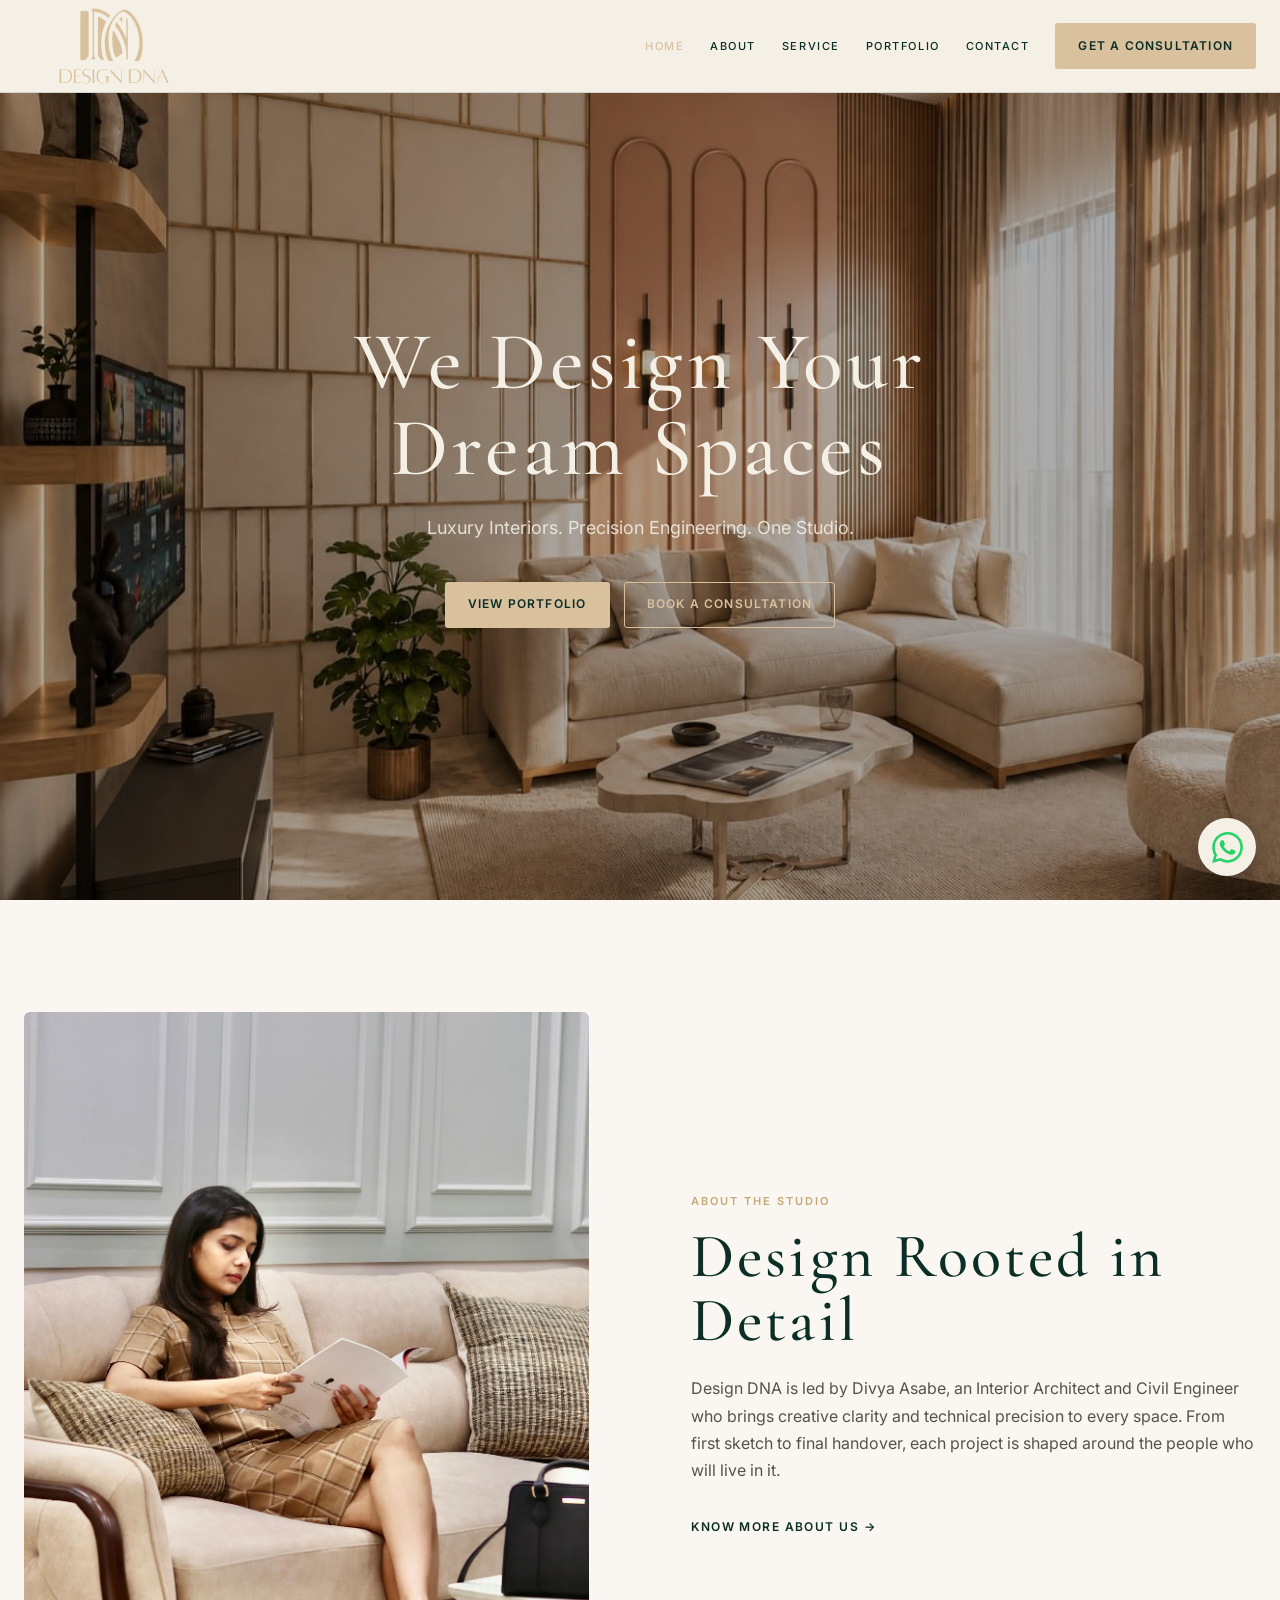
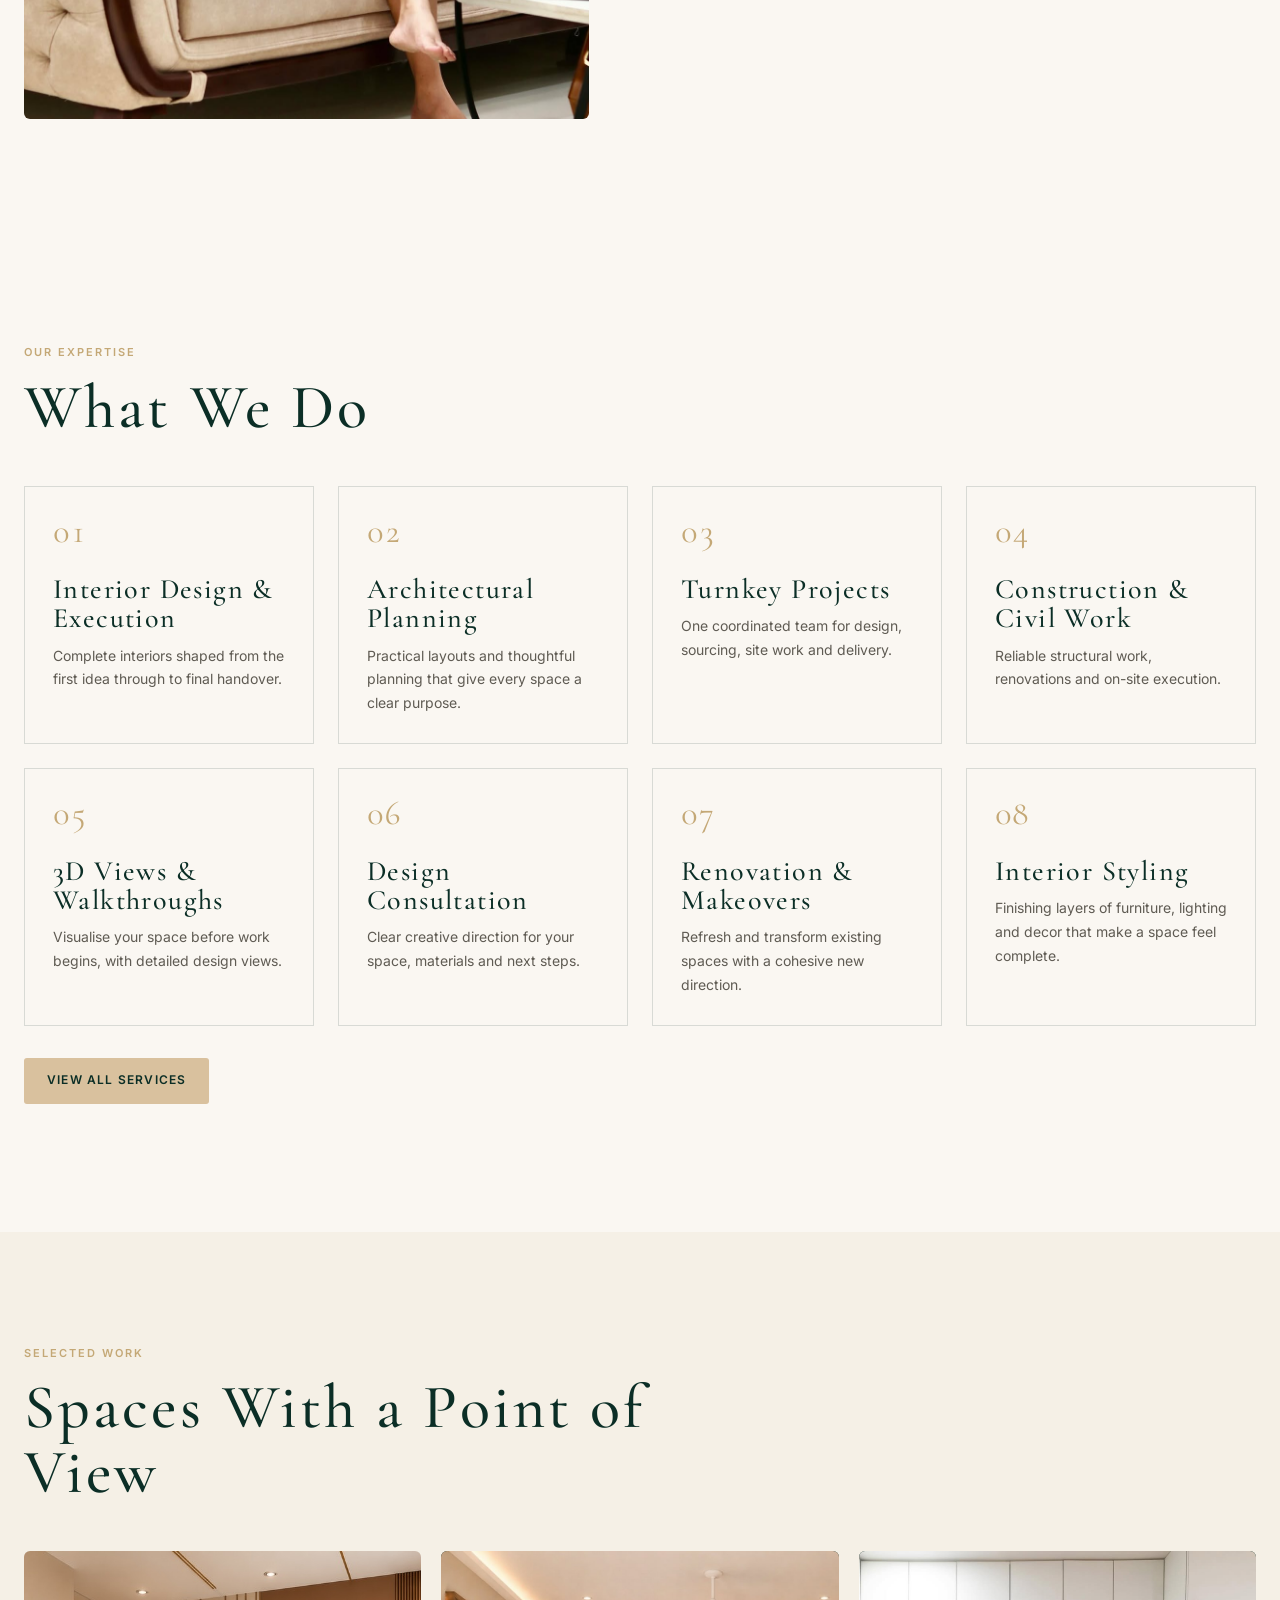
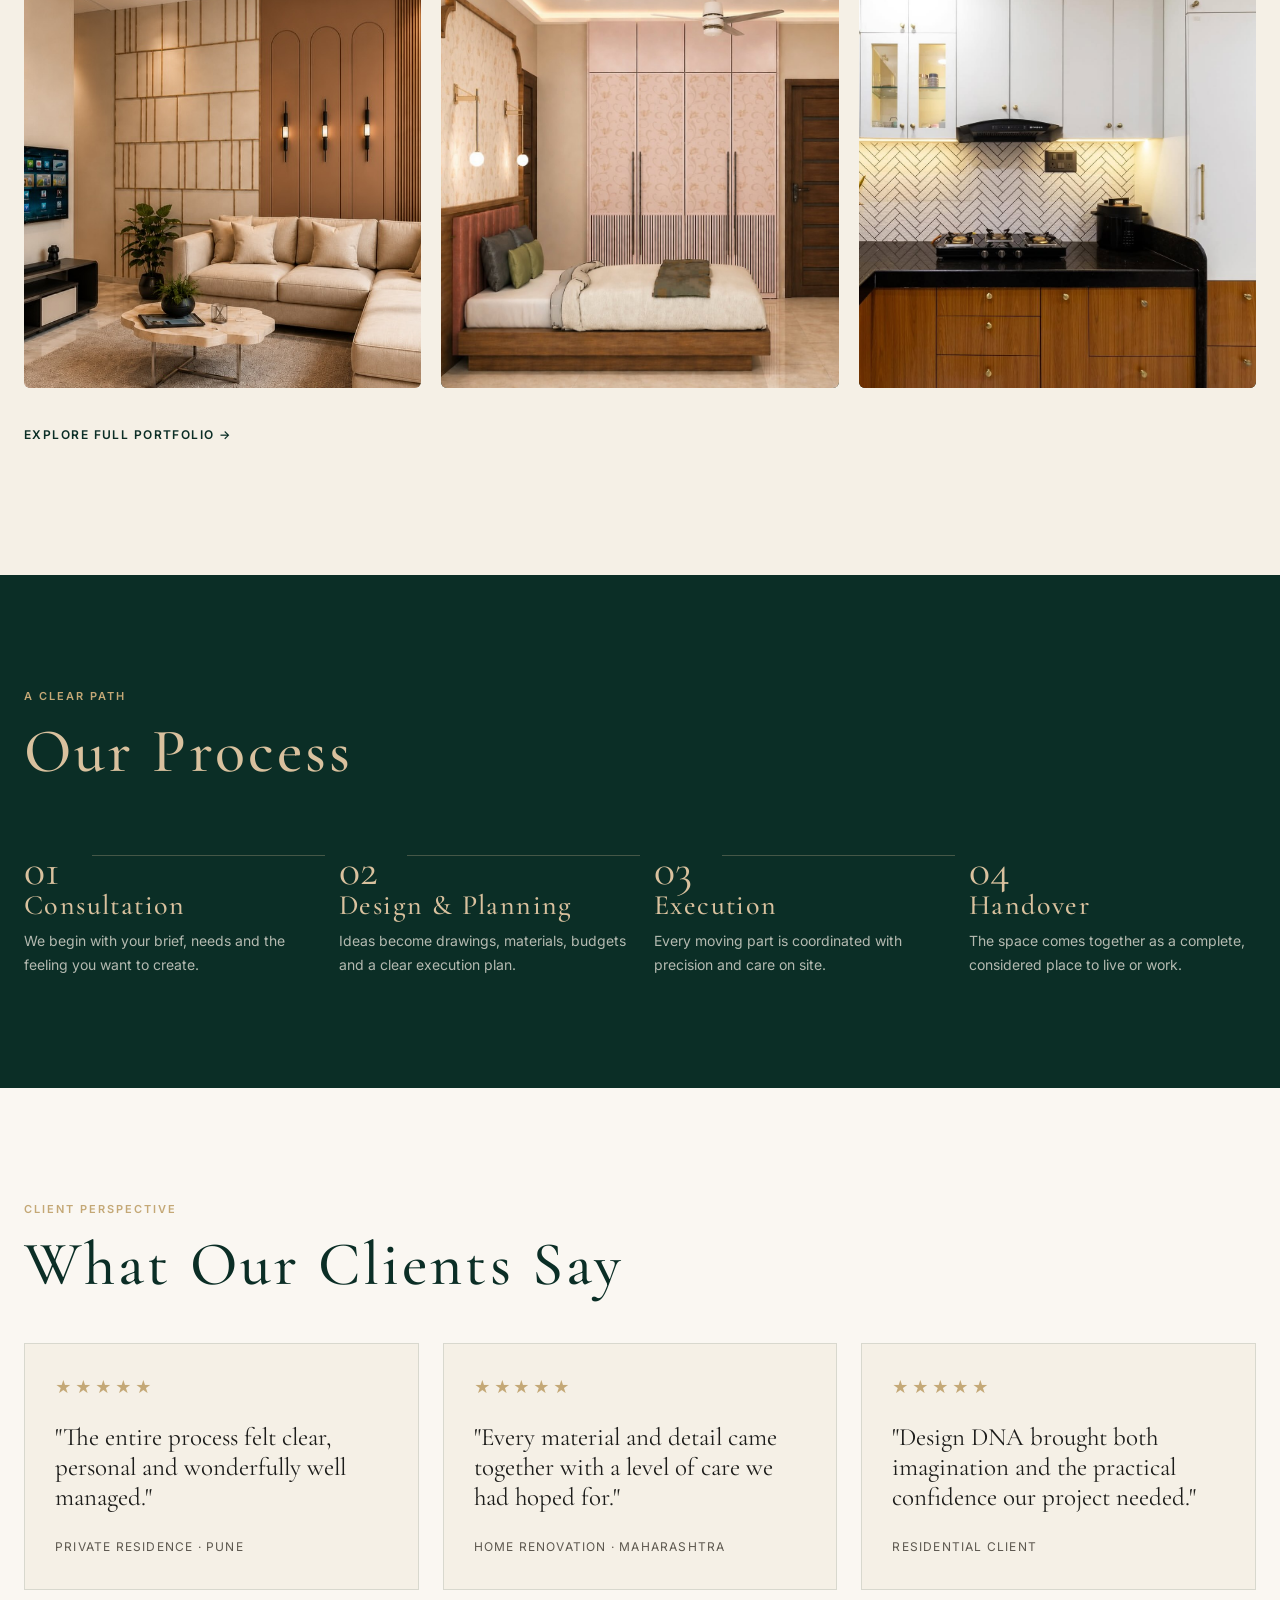
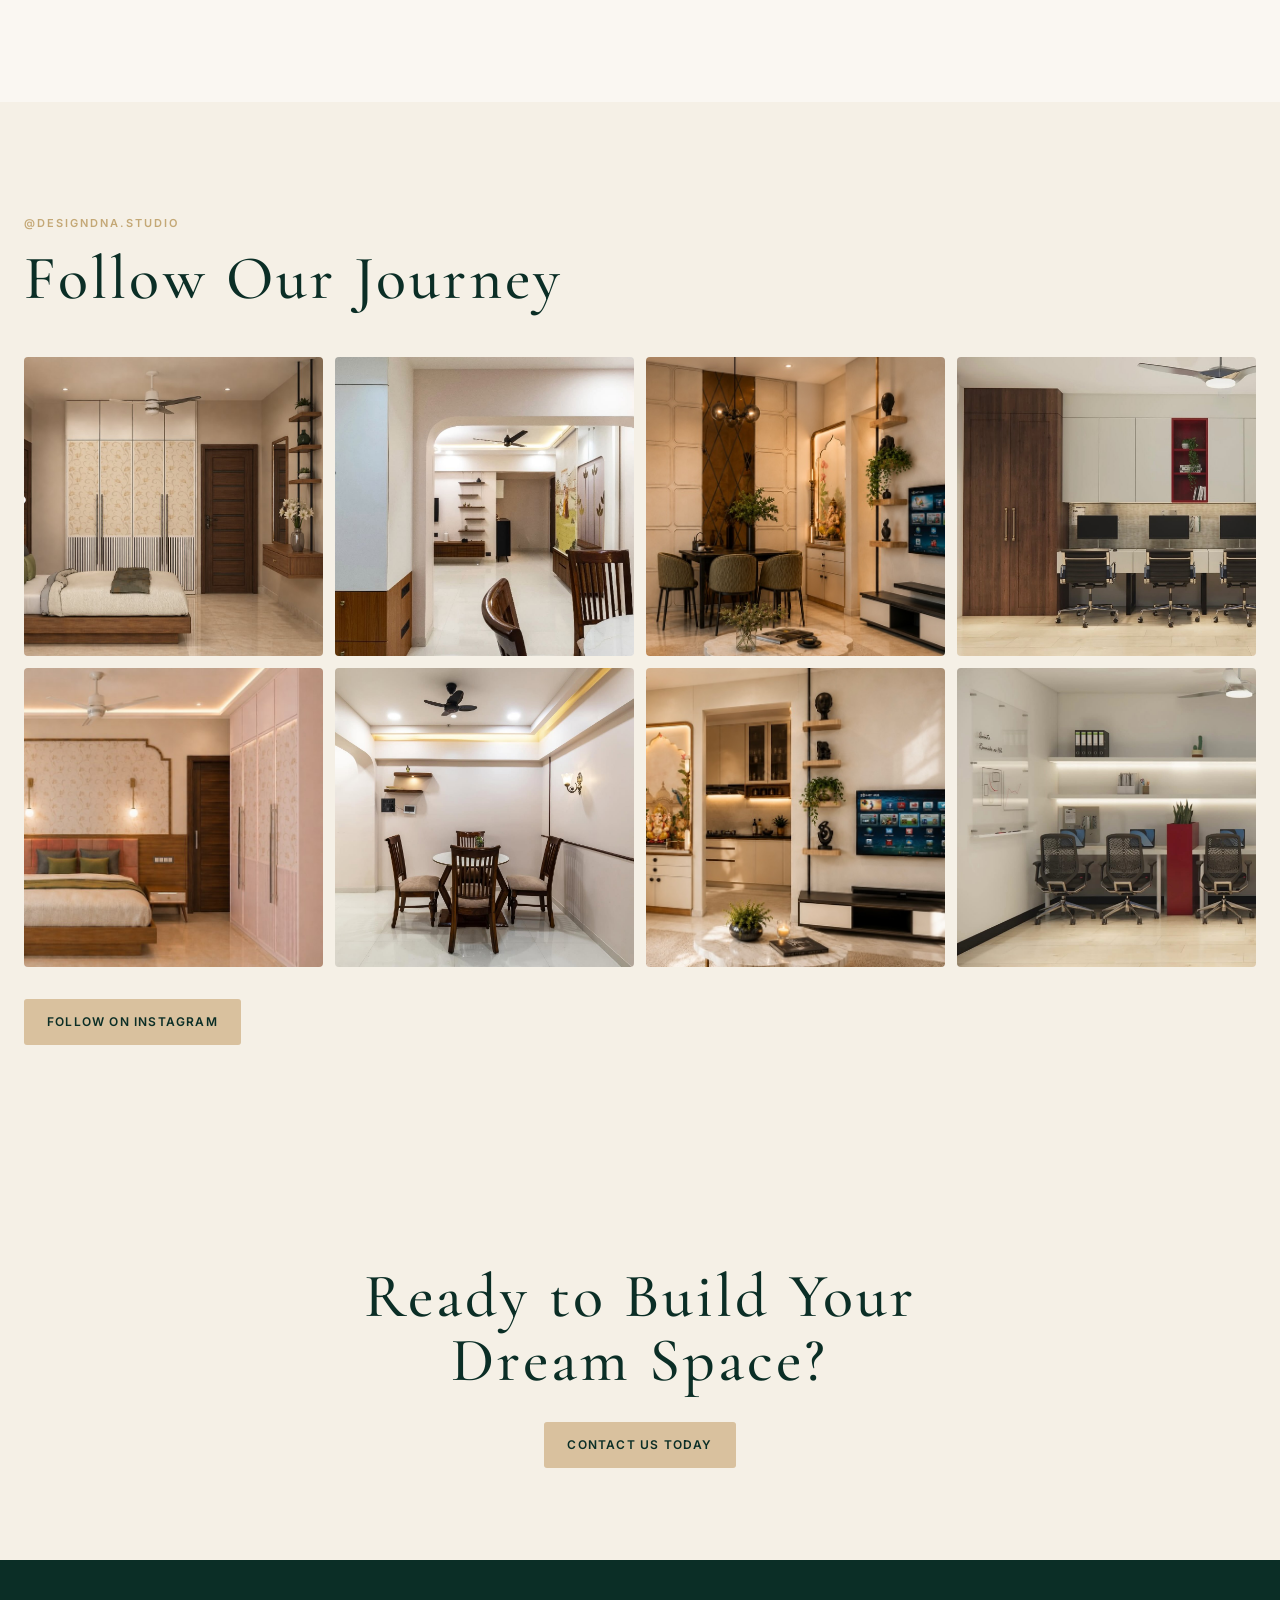
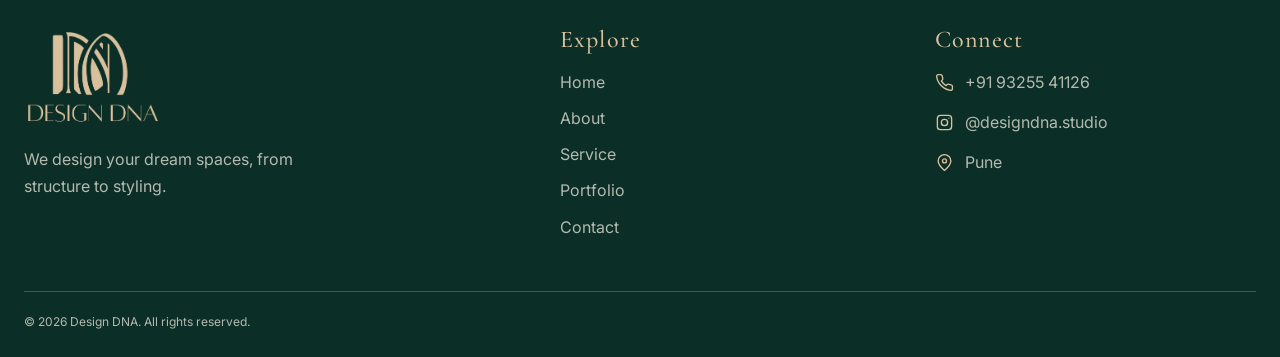
==== index.html @ 79c8b8a5 "Add Google Analytics tracking" ====
<!doctype html>
<html lang="en">
<head>
  <meta charset="utf-8"><meta name="viewport" content="width=device-width,initial-scale=1">
  <meta name="description" content="Design DNA by Divya Asabe creates considered luxury interiors with engineering-led execution in Pune.">
  <meta name="author" content="Design DNA">
  <meta name="robots" content="index, follow">
  <meta name="theme-color" content="#0B2E26">
  <link rel="canonical" href="https://designdnastudio.in/">
  <link rel="icon" type="image/png" sizes="256x256" href="assets/images/brand/favicon.png">
  <link rel="apple-touch-icon" href="assets/images/brand/favicon.png">
  <meta property="og:type" content="website">
  <meta property="og:site_name" content="Design DNA">
  <meta property="og:title" content="Design DNA | Luxury Interiors & Civil Engineering">
  <meta property="og:description" content="Design DNA by Divya Asabe creates considered luxury interiors with engineering-led execution in Pune.">
  <meta property="og:url" content="https://designdnastudio.in/">
  <meta property="og:image" content="https://designdnastudio.in/assets/images/brand/logo.png">
  <meta property="og:image:alt" content="Design DNA logo">
  <meta name="twitter:card" content="summary_large_image">
  <meta name="twitter:title" content="Design DNA | Luxury Interiors & Civil Engineering">
  <meta name="twitter:description" content="Design DNA by Divya Asabe creates considered luxury interiors with engineering-led execution in Pune.">
  <meta name="twitter:image" content="https://designdnastudio.in/assets/images/brand/logo.png">
  <title>Design DNA | Luxury Interiors & Civil Engineering</title>
  <link rel="preconnect" href="https://fonts.googleapis.com"><link rel="preconnect" href="https://fonts.gstatic.com" crossorigin>
  <link href="https://fonts.googleapis.com/css2?family=Cormorant+Garamond:wght@400;500;600&family=Inter:wght@400;500;600&display=swap" rel="stylesheet"><link rel="stylesheet" href="assets/css/style.css">
  <script async src="https://www.googletagmanager.com/gtag/js?id=G-49XZ86HH78"></script>
  <script>
    window.dataLayer = window.dataLayer || [];
    function gtag(){dataLayer.push(arguments);}
    gtag('js', new Date());
    gtag('config', 'G-49XZ86HH78');
  </script>
</head>
<body>
  <header class="site-header"><div class="container nav"><a class="brand" href="index.html"><img src="assets/images/brand/logo-cropped.png" alt="Design DNA"></a><button class="menu-toggle" aria-label="Open menu" aria-expanded="false"><span></span></button><nav class="nav-links"><a href="index.html" aria-current="page">Home</a><a href="about.html">About</a><a href="services.html">Service</a><a href="portfolio.html">Portfolio</a><a href="contact.html">Contact</a><a class="btn btn--gold" href="contact.html">Get a Consultation</a></nav></div></header>
  <main>
    <section class="hero"><div class="container hero__content"><h1>We Design Your Dream Spaces</h1><p>Luxury Interiors. Precision Engineering. One Studio.</p><div class="hero__actions"><a class="btn btn--gold" href="portfolio.html">View Portfolio</a><a class="btn btn--outline" href="contact.html">Book a Consultation</a></div></div></section>
    <section class="section"><div class="container split reveal"><div class="split__image"><img src="assets/images/brand/founder.jpg" alt="Divya Asabe, founder of Design DNA"></div><div class="split__copy"><span class="eyebrow">About the studio</span><h2 class="section-title">Design Rooted in Detail</h2><p>Design DNA is led by Divya Asabe, an Interior Architect and Civil Engineer who brings creative clarity and technical precision to every space. From first sketch to final handover, each project is shaped around the people who will live in it.</p><a class="text-link" href="about.html">Know More About Us &rarr;</a></div></div></section>
    <section class="section"><div class="container reveal"><span class="eyebrow">Our expertise</span><h2 class="section-title">What We Do</h2><div class="cards"><article class="service-card"><span class="service-card__number">01</span><h3>Interior Design &amp; Execution</h3><p>Complete interiors shaped from the first idea through to final handover.</p></article><article class="service-card"><span class="service-card__number">02</span><h3>Architectural Planning</h3><p>Practical layouts and thoughtful planning that give every space a clear purpose.</p></article><article class="service-card"><span class="service-card__number">03</span><h3>Turnkey Projects</h3><p>One coordinated team for design, sourcing, site work and delivery.</p></article><article class="service-card"><span class="service-card__number">04</span><h3>Construction &amp; Civil Work</h3><p>Reliable structural work, renovations and on-site execution.</p></article><article class="service-card"><span class="service-card__number">05</span><h3>3D Views &amp; Walkthroughs</h3><p>Visualise your space before work begins, with detailed design views.</p></article><article class="service-card"><span class="service-card__number">06</span><h3>Design Consultation</h3><p>Clear creative direction for your space, materials and next steps.</p></article><article class="service-card"><span class="service-card__number">07</span><h3>Renovation &amp; Makeovers</h3><p>Refresh and transform existing spaces with a cohesive new direction.</p></article><article class="service-card"><span class="service-card__number">08</span><h3>Interior Styling</h3><p>Finishing layers of furniture, lighting and decor that make a space feel complete.</p></article></div><p style="margin-top:32px"><a class="btn btn--gold" href="services.html">View All Services</a></p></div></section>
    <section class="section section--cream"><div class="container reveal"><span class="eyebrow">Selected work</span><h2 class="section-title">Spaces With a Point of View</h2><div class="portfolio-grid"><a class="project" href="portfolio.html"><img src="assets/images/portfolio/LivingRoom/livingroom-04.jpg" alt="Living room interior by Design DNA"><span class="project__copy"><span>Living Room</span><h3>Living Room Interior</h3></span></a><a class="project" href="portfolio.html"><img src="assets/images/portfolio/Bedroom/bedroom-05.jpg" alt="Bedroom interior by Design DNA"><span class="project__copy"><span>Bedroom</span><h3>Bedroom Interior</h3></span></a><a class="project" href="portfolio.html"><img src="assets/images/portfolio/Kitchen/kitchen-05.jpg" alt="Kitchen interior by Design DNA"><span class="project__copy"><span>Kitchen</span><h3>Kitchen Interior</h3></span></a></div><p style="margin-top:32px"><a class="text-link" href="portfolio.html">Explore Full Portfolio &rarr;</a></p></div></section>
    <section class="section section--green"><div class="container reveal"><span class="eyebrow">A clear path</span><h2 class="section-title section-title--light">Our Process</h2><div class="process"><article class="process__item"><h3>Consultation</h3><p>We begin with your brief, needs and the feeling you want to create.</p></article><article class="process__item"><h3>Design &amp; Planning</h3><p>Ideas become drawings, materials, budgets and a clear execution plan.</p></article><article class="process__item"><h3>Execution</h3><p>Every moving part is coordinated with precision and care on site.</p></article><article class="process__item"><h3>Handover</h3><p>The space comes together as a complete, considered place to live or work.</p></article></div></div></section>
    <section class="section" id="reviews"><div class="container reveal"><span class="eyebrow">Client perspective</span><h2 class="section-title">What Our Clients Say</h2><div class="testimonials"><article class="testimonial"><div class="stars">&#9733;&#9733;&#9733;&#9733;&#9733;</div><blockquote>"The entire process felt clear, personal and wonderfully well managed."</blockquote><cite>Private Residence &middot; Pune</cite></article><article class="testimonial"><div class="stars">&#9733;&#9733;&#9733;&#9733;&#9733;</div><blockquote>"Every material and detail came together with a level of care we had hoped for."</blockquote><cite>Home Renovation &middot; Maharashtra</cite></article><article class="testimonial"><div class="stars">&#9733;&#9733;&#9733;&#9733;&#9733;</div><blockquote>"Design DNA brought both imagination and the practical confidence our project needed."</blockquote><cite>Residential Client</cite></article></div></div></section>
    <section class="section section--cream"><div class="container reveal"><span class="eyebrow">@designdna.studio</span><h2 class="section-title">Follow Our Journey</h2><div class="instagram"><img src="assets/images/portfolio/Bedroom/bedroom-06.jpg" alt="Design DNA bedroom project"><img src="assets/images/portfolio/Kitchen/kitchen-02.jpg" alt="Design DNA kitchen project"><img src="assets/images/portfolio/LivingRoom/livingroom-05.jpg" alt="Design DNA living room project"><img src="assets/images/portfolio/OfficeInterior/office-02.jpg" alt="Design DNA office project"><img src="assets/images/portfolio/Bedroom/bedroom-07.jpg" alt="Design DNA bedroom project"><img src="assets/images/portfolio/Kitchen/kitchen-03.jpg" alt="Design DNA kitchen project"><img src="assets/images/portfolio/LivingRoom/livingroom-06.jpg" alt="Design DNA living room project"><img src="assets/images/portfolio/OfficeInterior/office-03.jpg" alt="Design DNA office project"></div><p style="margin-top:32px"><a class="btn btn--gold" href="https://www.instagram.com/designdna.studio/" target="_blank" rel="noreferrer">Follow on Instagram</a></p></div></section>
    <section class="cta-band"><div class="container"><h2>Ready to Build Your Dream Space?</h2><a class="btn btn--gold" href="contact.html">Contact Us Today</a></div></section>
  </main>
  <footer class="site-footer"><div class="container footer-grid"><div class="footer-brand"><img src="assets/images/brand/logo-cropped.png" alt="Design DNA"><p>We design your dream spaces, from structure to styling.</p></div><div><h3>Explore</h3><nav class="footer-links"><a href="index.html">Home</a><a href="about.html">About</a><a href="services.html">Service</a><a href="portfolio.html">Portfolio</a><a href="contact.html">Contact</a></nav></div><div><h3>Connect</h3><nav class="footer-contact"><a href="tel:+919325541126"><span class="footer-contact__icon" aria-hidden="true"><svg viewBox="0 0 24 24"><path d="M22 16.9v3a2 2 0 0 1-2.2 2 19.8 19.8 0 0 1-8.6-3.1 19.5 19.5 0 0 1-6-6A19.8 19.8 0 0 1 2.1 4.2 2 2 0 0 1 4.1 2h3a2 2 0 0 1 2 1.7c.1 1 .4 2 .7 2.9a2 2 0 0 1-.5 2.1L8 10a16 16 0 0 0 6 6l1.3-1.3a2 2 0 0 1 2.1-.5c.9.4 1.9.6 2.9.7a2 2 0 0 1 1.7 2z"/></svg></span><span>+91 93255 41126</span></a><a href="https://www.instagram.com/designdna.studio/" target="_blank" rel="noreferrer"><span class="footer-contact__icon" aria-hidden="true"><svg viewBox="0 0 24 24"><rect width="18" height="18" x="3" y="3" rx="4"/><circle cx="12" cy="12" r="4"/><circle cx="17.5" cy="6.5" r=".7" fill="currentColor" stroke="none"/></svg></span><span>@designdna.studio</span></a><span><span class="footer-contact__icon" aria-hidden="true"><svg viewBox="0 0 24 24"><path d="M20 10c0 5-8 12-8 12S4 15 4 10a8 8 0 1 1 16 0z"/><circle cx="12" cy="10" r="2.5"/></svg></span><span>Pune</span></span></nav></div></div><div class="container footer-bottom">&copy; <span data-year></span> Design DNA. All rights reserved.</div></footer>
  <script src="assets/js/script.js"></script>
<a class="whatsapp-fab" href="https://wa.me/919325541126" target="_blank" rel="noreferrer" aria-label="Chat with Design DNA on WhatsApp" title="Chat on WhatsApp"><img src="assets/images/brand/whatsapp.svg" alt=""></a></body></html>
---- assets/css/style.css ----
:root {
  --green: #0B2E26;
  --green-deep: #0B2E26;
  --gold: #D9C19E;
  --gold-muted: #C4A876;
  --cream: #F5F0E6;
  --off-white: #FAF7F2;
  --charcoal: #1C1C1A;
  --line: rgba(217, 193, 158, .28);
  --serif: "Cormorant Garamond", Georgia, serif;
  --sans: "Inter", Arial, sans-serif;
}

* { box-sizing: border-box; }
html { overflow-x: hidden; scroll-behavior: smooth; }
body { min-width: 0; margin: 0; overflow-x: hidden; background: var(--off-white); color: var(--charcoal); font-family: var(--sans); font-size: 16px; line-height: 1.7; }
img { display: block; max-width: 100%; }
a { color: inherit; text-decoration: none; }
button, input, select, textarea { font: inherit; }
.container { width: min(100% - 48px, 1240px); margin: 0 auto; }
.section { padding: 112px 0; }
.section--cream { background: var(--cream); }
.section--green { background: var(--green); color: var(--cream); }
.eyebrow { display: block; margin-bottom: 14px; color: var(--gold-muted); font-size: 11px; font-weight: 600; letter-spacing: .18em; text-transform: uppercase; }
.section-title, h1, h2, h3 { font-family: var(--serif); font-weight: 500; letter-spacing: .05em; line-height: 1.04; }
.section-title { max-width: 700px; margin: 0; color: var(--green); font-size: clamp(38px, 5vw, 62px); }
.section-title--light { color: var(--gold); }
.section-intro { max-width: 630px; margin: 20px 0 0; color: #55534d; font-size: 17px; }
.section--green .section-intro { color: rgba(245, 240, 230, .78); }
.btn { display: inline-flex; align-items: center; justify-content: center; min-height: 46px; padding: 11px 22px; border: 1px solid transparent; border-radius: 3px; font-size: 12px; font-weight: 600; letter-spacing: .1em; text-transform: uppercase; transition: background .3s ease, border-color .3s ease, color .3s ease; }
.btn--gold { background: var(--gold); color: var(--green); }
.btn--gold:hover { background: var(--gold-muted); }
.btn--outline { border-color: var(--gold); color: var(--gold); }
.btn--outline:hover { background: var(--gold); color: var(--green); }
.text-link { display: inline-block; color: var(--green); font-size: 12px; font-weight: 600; letter-spacing: .12em; text-transform: uppercase; }
.text-link:hover { color: var(--gold-muted); }

.site-header { position: fixed; z-index: 20; top: 0; right: 0; left: 0; border-bottom: 1px solid rgba(11,46,38,.14); background: var(--cream); color: var(--green); transition: background .35s ease, border-color .35s ease; }
.site-header.is-solid, .site-header--solid { background: var(--cream); border-color: rgba(11,46,38,.14); }
.nav { display: flex; align-items: center; justify-content: space-between; min-height: 92px; gap: 26px; }
.brand { display: block; width: 180px; height: 82px; overflow: hidden; }
.brand img { width: 180px; height: 82px; max-width: none; object-fit: contain; object-position: center; }
.nav-links { display: flex; align-items: center; gap: 26px; }
.nav-links > a:not(.btn) { color: var(--green); font-size: 11px; font-weight: 500; letter-spacing: .14em; text-transform: uppercase; }
.nav-links > a:not(.btn):hover, .nav-links > a[aria-current="page"] { color: var(--gold); }
.menu-toggle { display: none; width: 44px; height: 44px; padding: 0; border: 0; background: transparent; color: var(--gold); }
.menu-toggle span, .menu-toggle::before, .menu-toggle::after { display: block; width: 22px; height: 1px; margin: 5px auto; background: currentColor; content: ""; }

.hero { display: grid; min-height: 100svh; place-items: center; padding: 128px 0 80px; color: var(--cream); background: linear-gradient(rgba(0,0,0,.32), rgba(0,0,0,.32)), url("../images/portfolio/LivingRoom/livingroom-07.jpg") center/cover; text-align: center; }
.hero__content { width: min(750px, 100%); }
.hero__mark { width: min(400px, 72vw); height: 175px; margin: 0 auto 26px; object-fit: cover; object-position: center; }
.hero h1 { margin: 0; color: var(--cream); font-size: clamp(48px, 7vw, 82px); }
.hero p { max-width: 560px; margin: 22px auto 0; color: rgba(245,240,230,.86); font-size: 18px; }
.hero__actions { display: flex; justify-content: center; gap: 14px; flex-wrap: wrap; margin-top: 38px; }

.split { display: grid; grid-template-columns: 1fr 1fr; gap: clamp(44px, 8vw, 120px); align-items: center; }
.split__image { overflow: hidden; min-height: 530px; border-radius: 6px; background: var(--green); }
.split__image img { width: 100%; height: 100%; object-fit: cover; }
.split__image--logo { display: grid; place-items: center; background: #fff; }
.split__image--logo img.about-logo { width: min(72%, 360px); height: auto; object-fit: contain; }
.split__copy p { margin: 22px 0 28px; color: #55534d; }
.split--reverse .split__image { order: 2; }
.split--reverse .split__copy { order: 1; }

.highlights { display: grid; grid-template-columns: repeat(5, 1fr); gap: 20px; margin-top: 50px; }
.highlight { min-width: 0; cursor: pointer; text-align: center; }
.highlight__circle { display: grid; width: min(100%, 152px); aspect-ratio: 1; place-items: center; margin: 0 auto 13px; overflow: hidden; border: 1px solid var(--gold); border-radius: 50%; background: linear-gradient(rgba(11,46,38,.25),rgba(11,46,38,.25)), url("../images/portfolio/LivingRoom/livingroom-04.jpg") center/cover; color: var(--cream); font-family: var(--serif); font-size: 24px; letter-spacing: .04em; transition: transform .35s ease; }
.highlight:hover .highlight__circle { transform: scale(1.04); }
.highlight span { font-size: 11px; letter-spacing: .1em; text-transform: uppercase; }

.cards { display: grid; grid-template-columns: repeat(4, 1fr); gap: 24px; margin-top: 46px; }
.service-card { padding: 28px; border: 1px solid rgba(11,46,38,.14); background: var(--off-white); }
.service-card__number { display: block; min-height: 36px; color: var(--gold-muted); font-family: var(--serif); font-size: 34px; font-variant-numeric: tabular-nums; line-height: 1; }
.service-card h3 { margin: 24px 0 10px; color: var(--green); font-size: 28px; }
.service-card p { margin: 0; color: #5f5b53; font-size: 14px; }
.portfolio-grid { display: grid; grid-template-columns: repeat(3, 1fr); gap: 20px; margin-top: 46px; }
.project { position: relative; display: block; aspect-ratio: 1 / 1.1; overflow: hidden; border-radius: 6px; background: var(--green); }
.project[hidden] { display: none; }
.project img { width: 100%; height: 100%; object-fit: cover; transition: transform .45s ease; }
.project:nth-child(2n) img { object-position: 32% center; }
.project:nth-child(3n) img { object-position: 78% center; }
.project::after { position: absolute; inset: 0; background: rgba(11,46,38,.62); content: ""; opacity: 0; transition: opacity .4s ease; }
.project__copy { position: absolute; z-index: 1; right: 24px; bottom: 21px; left: 24px; color: var(--cream); opacity: 0; transform: translateY(12px); transition: opacity .35s ease, transform .35s ease; }
.project__copy h3 { margin: 0; font-size: 28px; }
.project__copy span { font-size: 10px; letter-spacing: .14em; text-transform: uppercase; }
.project:hover img { transform: scale(1.045); }
.project:hover::after, .project:hover .project__copy { opacity: 1; }
.project:hover .project__copy { transform: none; }

.process { display: grid; grid-template-columns: repeat(4, 1fr); gap: 28px; margin-top: 48px; counter-reset: process; }
.process__item { position: relative; padding-top: 58px; }
.process__item::before { position: absolute; top: 0; left: 0; color: var(--gold); font-family: var(--serif); font-size: 44px; content: "0" counter(process); counter-increment: process; }
.process__item:not(:last-child)::after { position: absolute; top: 22px; right: -14px; width: calc(100% - 54px); height: 1px; background: var(--line); content: ""; }
.process h3 { margin: 0 0 9px; color: var(--gold); font-size: 28px; }
.process p { margin: 0; color: rgba(245,240,230,.72); font-size: 14px; }
.testimonials { display: grid; grid-template-columns: repeat(3, 1fr); gap: 24px; margin-top: 46px; }
.testimonial { padding: 30px; border: 1px solid rgba(11,46,38,.12); background: var(--cream); }
.stars { color: var(--gold-muted); letter-spacing: .18em; }
.testimonial blockquote { margin: 20px 0; font-family: var(--serif); font-size: 25px; line-height: 1.2; }
.testimonial cite { color: #5d584f; font-size: 12px; font-style: normal; letter-spacing: .1em; text-transform: uppercase; }
.instagram { display: grid; grid-template-columns: repeat(4, 1fr); gap: 12px; margin-top: 46px; }
.instagram img { width: 100%; aspect-ratio: 1; border-radius: 4px; object-fit: cover; }
.instagram img:nth-child(odd) { object-position: right; }
.cta-band { padding: 92px 0; background: var(--cream); color: var(--green); text-align: center; }
.cta-band h2 { max-width: 720px; margin: 0 auto 28px; color: var(--green); font-size: clamp(38px, 5vw, 62px); }

.page-hero { display: grid; min-height: 440px; align-items: end; padding: 150px 0 72px; color: var(--cream); background: linear-gradient(rgba(0,0,0,.48),rgba(0,0,0,.48)), url("../images/portfolio/LivingRoom/livingroom-07.jpg") center/cover; }
.page-hero h1 { max-width: 720px; margin: 14px 0 0; color: var(--cream); font-size: clamp(48px, 6vw, 76px); }
.page-hero p { max-width: 620px; margin: 12px 0 0; color: rgba(245,240,230,.82); }
.breadcrumb { font-size: 11px; letter-spacing: .14em; text-transform: uppercase; }
.expertise { display: grid; grid-template-columns: 1fr 1fr; gap: 1px; margin-top: 46px; background: var(--line); }
.expertise article { padding: 48px; background: var(--green); color: var(--cream); }
.expertise h3 { margin: 0 0 15px; color: var(--gold); font-size: 38px; }
.expertise p { margin: 0; color: rgba(245,240,230,.76); }
.stats { display: grid; grid-template-columns: repeat(3, 1fr); border-top: 1px solid var(--line); border-bottom: 1px solid var(--line); }
.stats div { padding: 32px 26px; text-align: center; }
.stats div + div { border-left: 1px solid var(--line); }
.stats strong { display: block; color: var(--gold); font-family: var(--serif); font-size: 44px; font-weight: 500; }
.stats span { color: var(--cream); font-size: 11px; letter-spacing: .13em; text-transform: uppercase; }
.service-block { display: grid; width: min(100% - 96px, 1240px); grid-template-columns: 1fr 1fr; align-items: stretch; min-height: 540px; margin: 32px auto 0; overflow: hidden; border: 1px solid rgba(11,46,38,.14); border-radius: 8px; }
.page-hero + .service-block { margin-top: 72px; }
.service-block:nth-child(even) .service-block__image { order: 2; }
.service-block__image { overflow: hidden; }
.service-block__image img { width: 100%; height: 100%; object-fit: cover; }
.service-block__copy { display: flex; flex-direction: column; justify-content: center; padding: clamp(42px, 7vw, 100px); background: var(--cream); }
.service-block:nth-child(even) .service-block__copy { background: var(--green); }
.service-block h2 { margin: 0; color: var(--green); font-size: clamp(36px, 4vw, 54px); }
.service-block:nth-child(even) h2 { color: var(--gold); }
.service-block p { margin: 20px 0 28px; color: #5a564e; }
.service-block:nth-child(even) p { color: rgba(245,240,230,.76); }
.faq { margin-top: 42px; border-top: 1px solid rgba(11,46,38,.18); }
.faq details { padding: 20px 0; border-bottom: 1px solid rgba(11,46,38,.18); }
.faq summary { cursor: pointer; color: var(--green); font-family: var(--serif); font-size: 25px; }
.faq p { max-width: 700px; margin: 14px 0 0; color: #605a51; }
.filters { display: flex; flex-wrap: wrap; gap: 10px; margin-top: 38px; }
.filter { padding: 8px 14px; border: 1px solid rgba(11,46,38,.22); background: transparent; color: var(--green); border-radius: 0; cursor: pointer; font-size: 11px; letter-spacing: .1em; text-transform: uppercase; }
.filter.is-active, .filter:hover { background: var(--green); border-color: var(--green); color: var(--cream); }
.contact-layout { display: grid; grid-template-columns: 1.1fr .9fr; gap: clamp(44px, 8vw, 120px); }
.form-field { display: grid; gap: 7px; margin-top: 20px; }
.form-field label { color: var(--green); font-size: 11px; font-weight: 600; letter-spacing: .12em; text-transform: uppercase; }
.form-field input, .form-field select, .form-field textarea { width: 100%; padding: 13px 0; border: 0; border-bottom: 1px solid rgba(11,46,38,.32); outline: none; background: transparent; color: var(--charcoal); }
.form-field textarea { min-height: 110px; resize: vertical; }
.contact-card { padding: 42px; background: var(--green); color: var(--cream); }
.contact-card h2 { margin: 0 0 25px; color: var(--gold); font-size: 42px; }
.contact-card dl { margin: 0; }
.contact-card div { padding: 17px 0; border-top: 1px solid var(--line); }
.contact-card dt { color: var(--gold-muted); font-size: 10px; letter-spacing: .14em; text-transform: uppercase; }
.contact-card dd { margin: 5px 0 0; }
.contact-card a:hover { color: var(--gold); }
.map-placeholder { display: grid; min-height: 260px; place-items: center; margin-top: 55px; background: linear-gradient(rgba(11,46,38,.74),rgba(11,46,38,.74)), url("../images/portfolio/LivingRoom/livingroom-04.jpg") center/cover; color: var(--cream); text-align: center; }
.map-placeholder strong { display: block; color: var(--gold); font-family: var(--serif); font-size: 34px; font-weight: 500; }

.site-footer { padding: 68px 0 25px; background: var(--green-deep); color: rgba(245,240,230,.72); }
.footer-grid { display: grid; grid-template-columns: 1.5fr 1fr 1fr; gap: 54px; }
.footer-brand img { width: 210px; height: 98px; max-width: none; object-fit: contain; object-position: left center; }
.footer-brand p { max-width: 270px; margin: 20px 0 0; }
.site-footer h3 { margin: 0 0 16px; color: var(--gold); font-size: 24px; }
.footer-links { display: grid; gap: 9px; }
.footer-links a:hover { color: var(--gold); }
.footer-contact { display: grid; gap: 13px; }
.footer-contact a, .footer-contact > span { display: flex; align-items: center; gap: 10px; }
.footer-contact a:hover { color: var(--gold); }
.footer-contact__icon { display: inline-grid; width: 20px; height: 20px; flex: 0 0 20px; place-items: center; color: var(--gold); }
.footer-contact__icon svg { width: 19px; height: 19px; fill: none; stroke: currentColor; stroke-linecap: round; stroke-linejoin: round; stroke-width: 1.7; }
.footer-bottom { margin-top: 50px; padding-top: 20px; border-top: 1px solid var(--line); font-size: 12px; }
.whatsapp-fab { position: fixed; z-index: 30; right: 24px; bottom: 24px; display: grid; width: 58px; height: 58px; place-items: center; border: 0; border-radius: 50%; background: var(--cream); color: #25D366; box-shadow: 0 8px 22px rgba(0,0,0,.22); transition: box-shadow .3s ease; }
.whatsapp-fab:hover { box-shadow: 0 10px 26px rgba(0,0,0,.28); }
.whatsapp-fab img { width: 31px; height: 31px; }
.reveal { opacity: 0; transform: translateY(20px); transition: opacity .5s ease, transform .5s ease; }
.reveal.is-visible { opacity: 1; transform: none; }

@media (max-width: 850px) {
  .site-header { background: var(--cream); border-color: rgba(11,46,38,.14); }
  .site-header.menu-open { background: transparent; border-color: transparent; }
  .section { padding: 68px 0; }
  .container { width: min(100% - 32px, 1240px); }
  .nav { min-height: 74px; }
  .brand { width: 130px; height: 64px; }
  .brand img { width: 130px; height: 64px; }
  .menu-toggle { display: block; position: relative; z-index: 22; }
  .menu-toggle span, .menu-toggle::before, .menu-toggle::after { transition: transform .25s ease, opacity .2s ease; }
  .menu-toggle.is-open span { opacity: 0; }
  .menu-toggle.is-open::before { transform: translateY(6px) rotate(45deg); }
  .menu-toggle.is-open::after { transform: translateY(-6px) rotate(-45deg); }
  .nav-links { position: fixed; z-index: 21; inset: 0; width: 100%; min-height: 100svh; align-items: flex-start; flex-direction: column; padding: 118px 28px 36px; overflow-y: auto; background: var(--cream); box-shadow: -12px 0 28px rgba(0,0,0,.16); transform: translateX(100%); transition: transform .35s ease; }
  .nav-links.is-open { transform: translateX(0); }
  .nav-links > a:not(.btn) { color: var(--green); }
  .nav-links > a:not(.btn):hover, .nav-links > a[aria-current="page"] { color: var(--gold-muted); }
  .nav-links .btn { margin-top: 10px; }
  .split, .contact-layout, .service-block { grid-template-columns: 1fr; }
  .split__image { order: 0 !important; min-height: 370px; }
  .split__image--logo img.about-logo { width: min(78%, 320px); }
  .split__copy { order: 1 !important; }
  .highlights { display: flex; overflow-x: auto; padding-bottom: 9px; margin-right: -16px; }
  .highlight { flex: 0 0 110px; }
  .highlight__circle { width: 96px; font-size: 19px; }
  .cards { grid-template-columns: 1fr; gap: 14px; }
  .cards > *, .portfolio-grid > *, .split > *, .contact-layout > *, .service-block > *, .footer-grid > * { min-width: 0; }
  .service-card { padding: 22px; overflow-wrap: anywhere; }
  .service-card h3 { font-size: 26px; overflow-wrap: anywhere; }
  .portfolio-grid { grid-template-columns: repeat(2, 1fr); gap: 12px; }
  .portfolio-page .project__copy { display: none; }
  .portfolio-page .project::after { opacity: 0; }
  .project__copy { right: 14px; bottom: 14px; left: 14px; opacity: 1; transform: none; }
  .project::after { opacity: .32; }
  .process, .testimonials, .footer-grid { grid-template-columns: 1fr; }
  .process { gap: 24px; }
  .process__item:not(:last-child)::after { display: none; }
  .instagram { grid-template-columns: repeat(3, 1fr); }
  .whatsapp-fab { right: 16px; bottom: 16px; width: 52px; height: 52px; }
  .expertise, .stats { grid-template-columns: 1fr; }
  .stats div + div { border-top: 1px solid var(--line); border-left: 0; }
  .service-block { width: min(100% - 32px, 1240px); margin-top: 20px; border-radius: 6px; }
  .service-block:nth-child(even) .service-block__image { order: 0; }
  .page-hero + .service-block { margin-top: 48px; }
  .service-block__copy { min-height: 390px; padding: 54px 28px; }
}

@media (prefers-reduced-motion: reduce) { *, *::before, *::after { scroll-behavior: auto !important; transition-duration: .01ms !important; } }
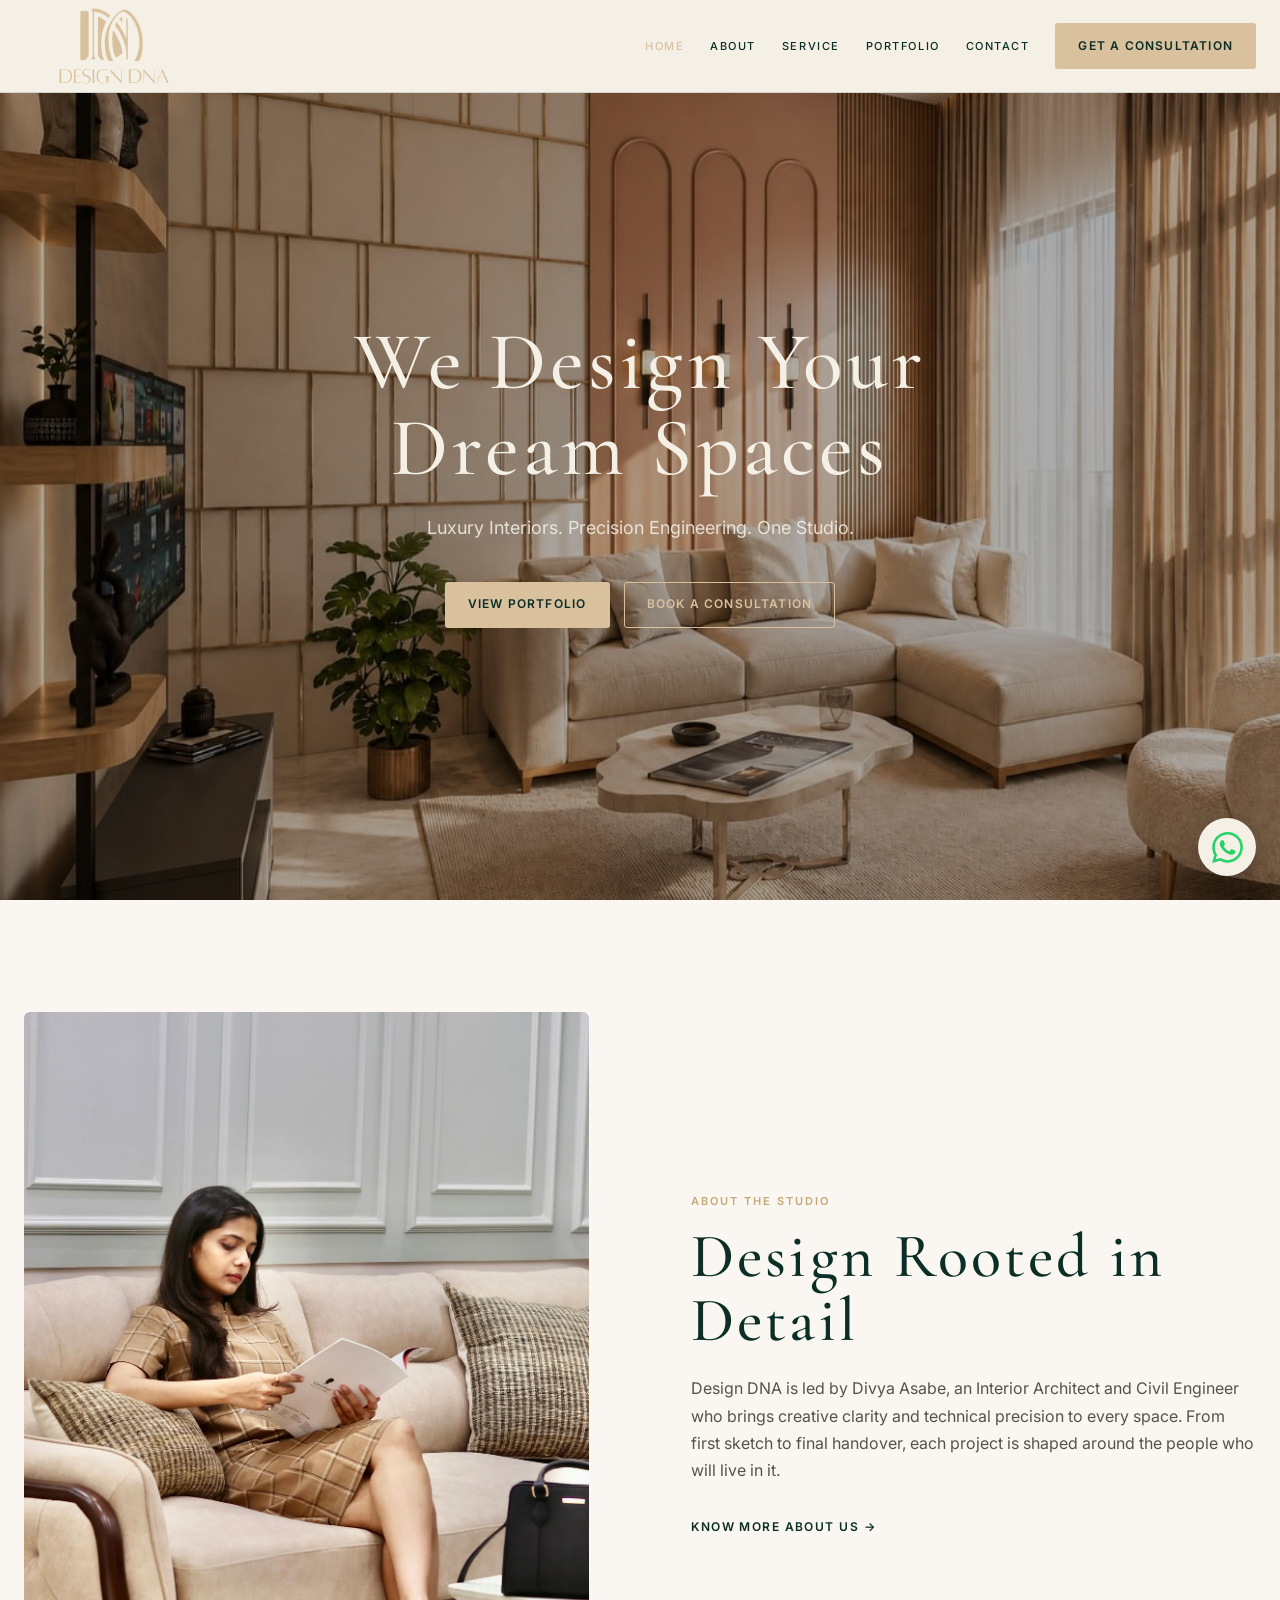
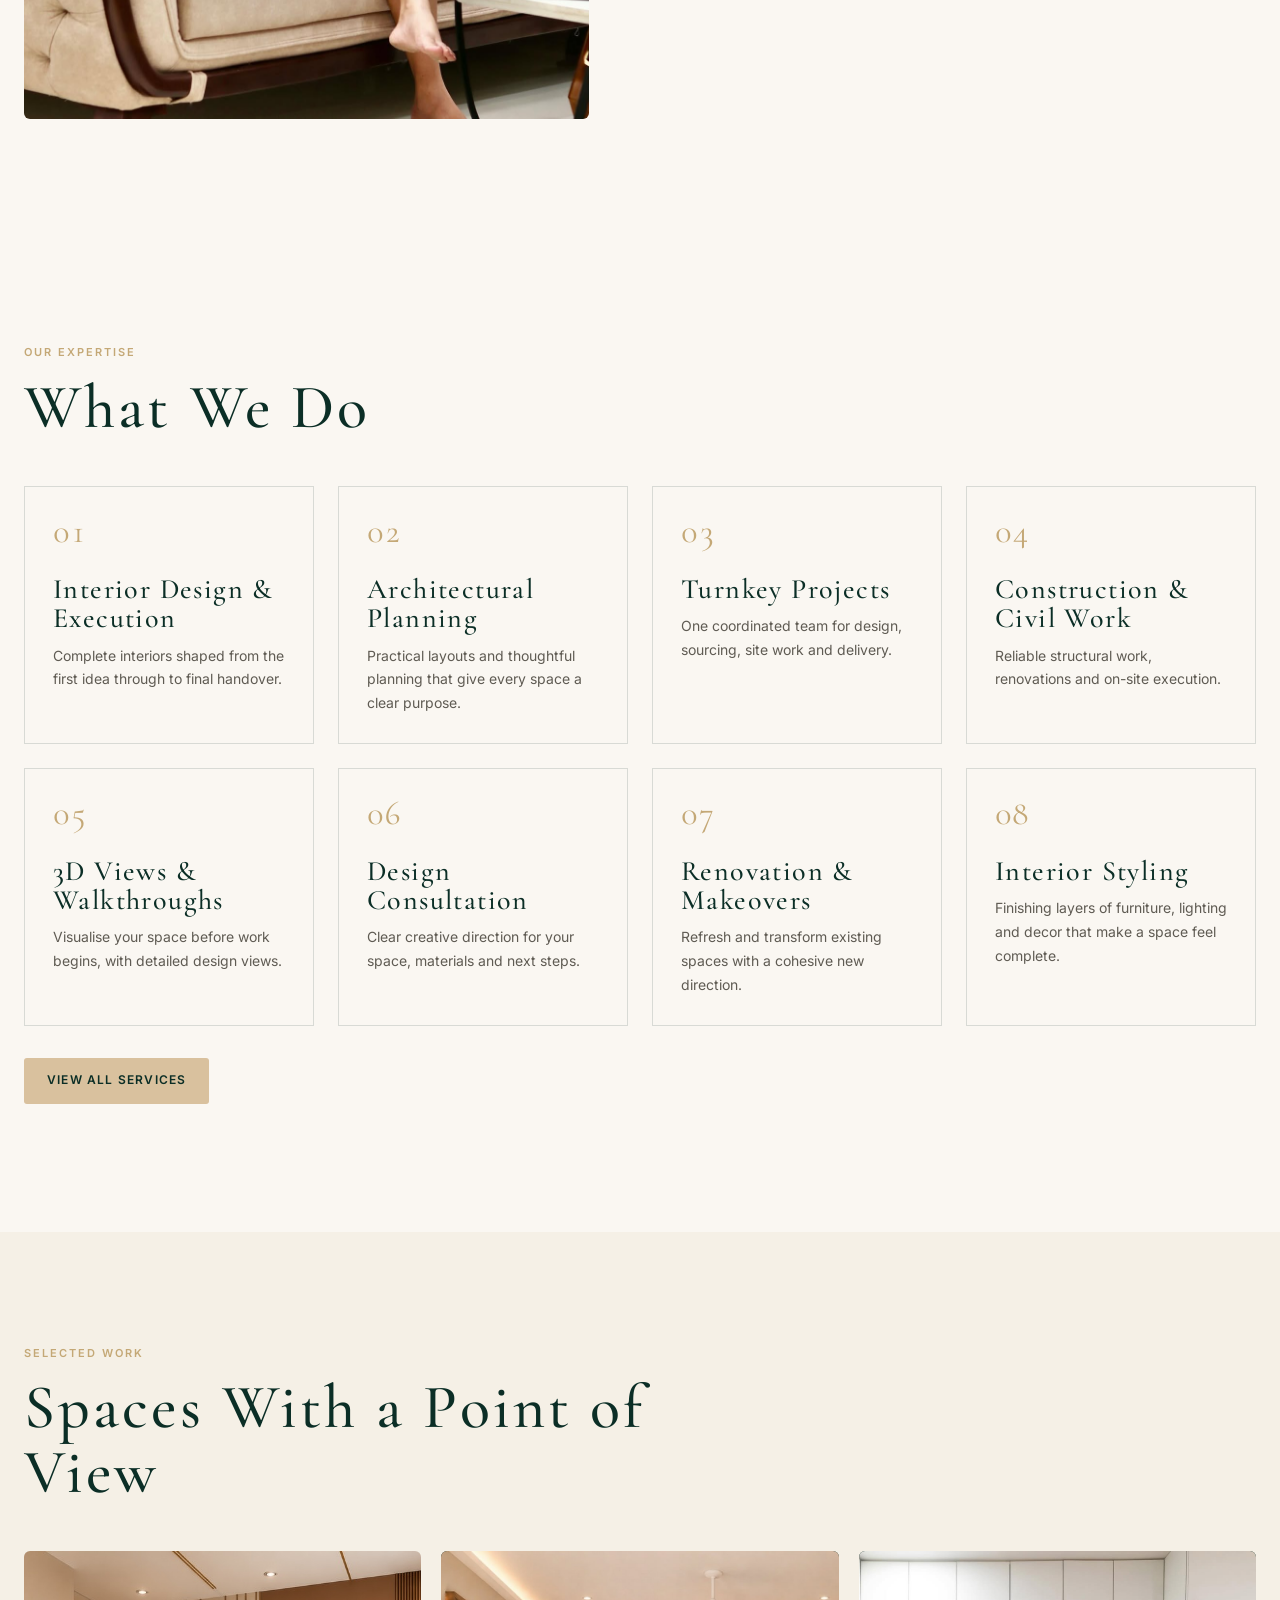
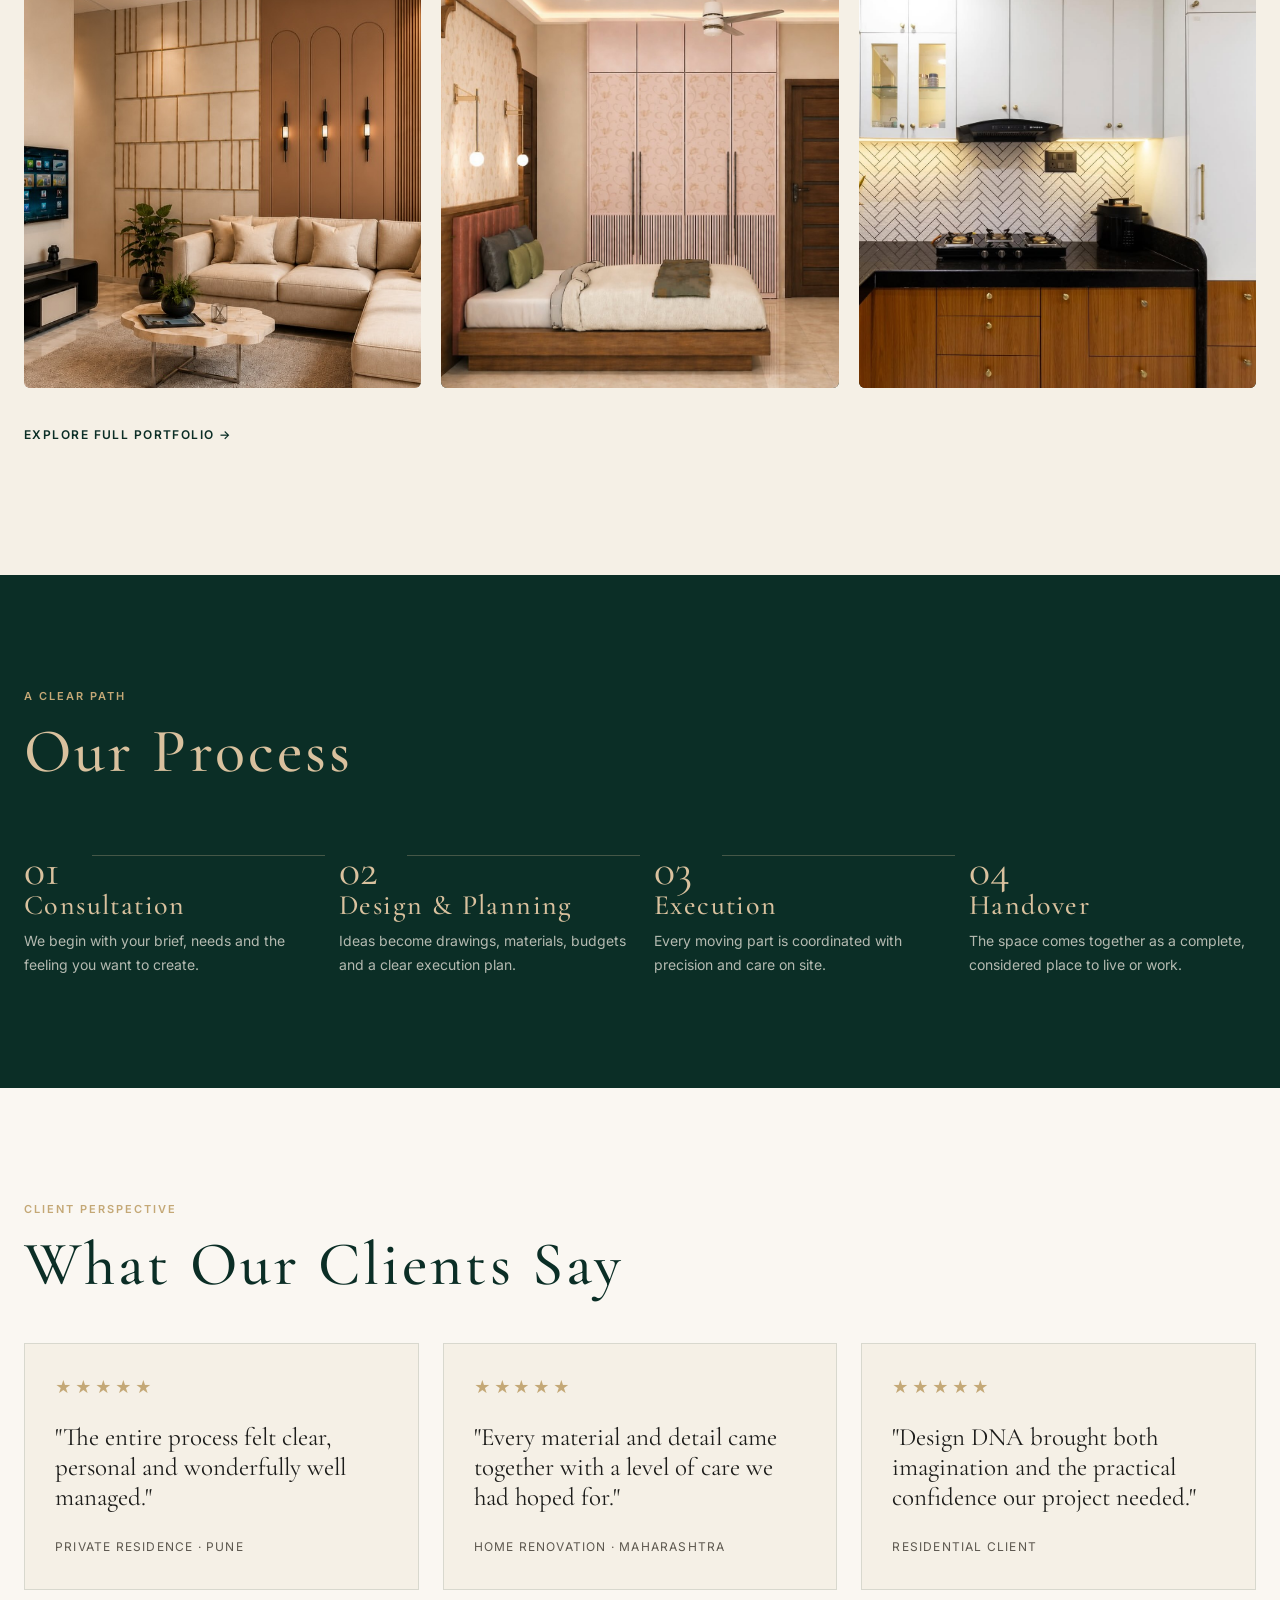
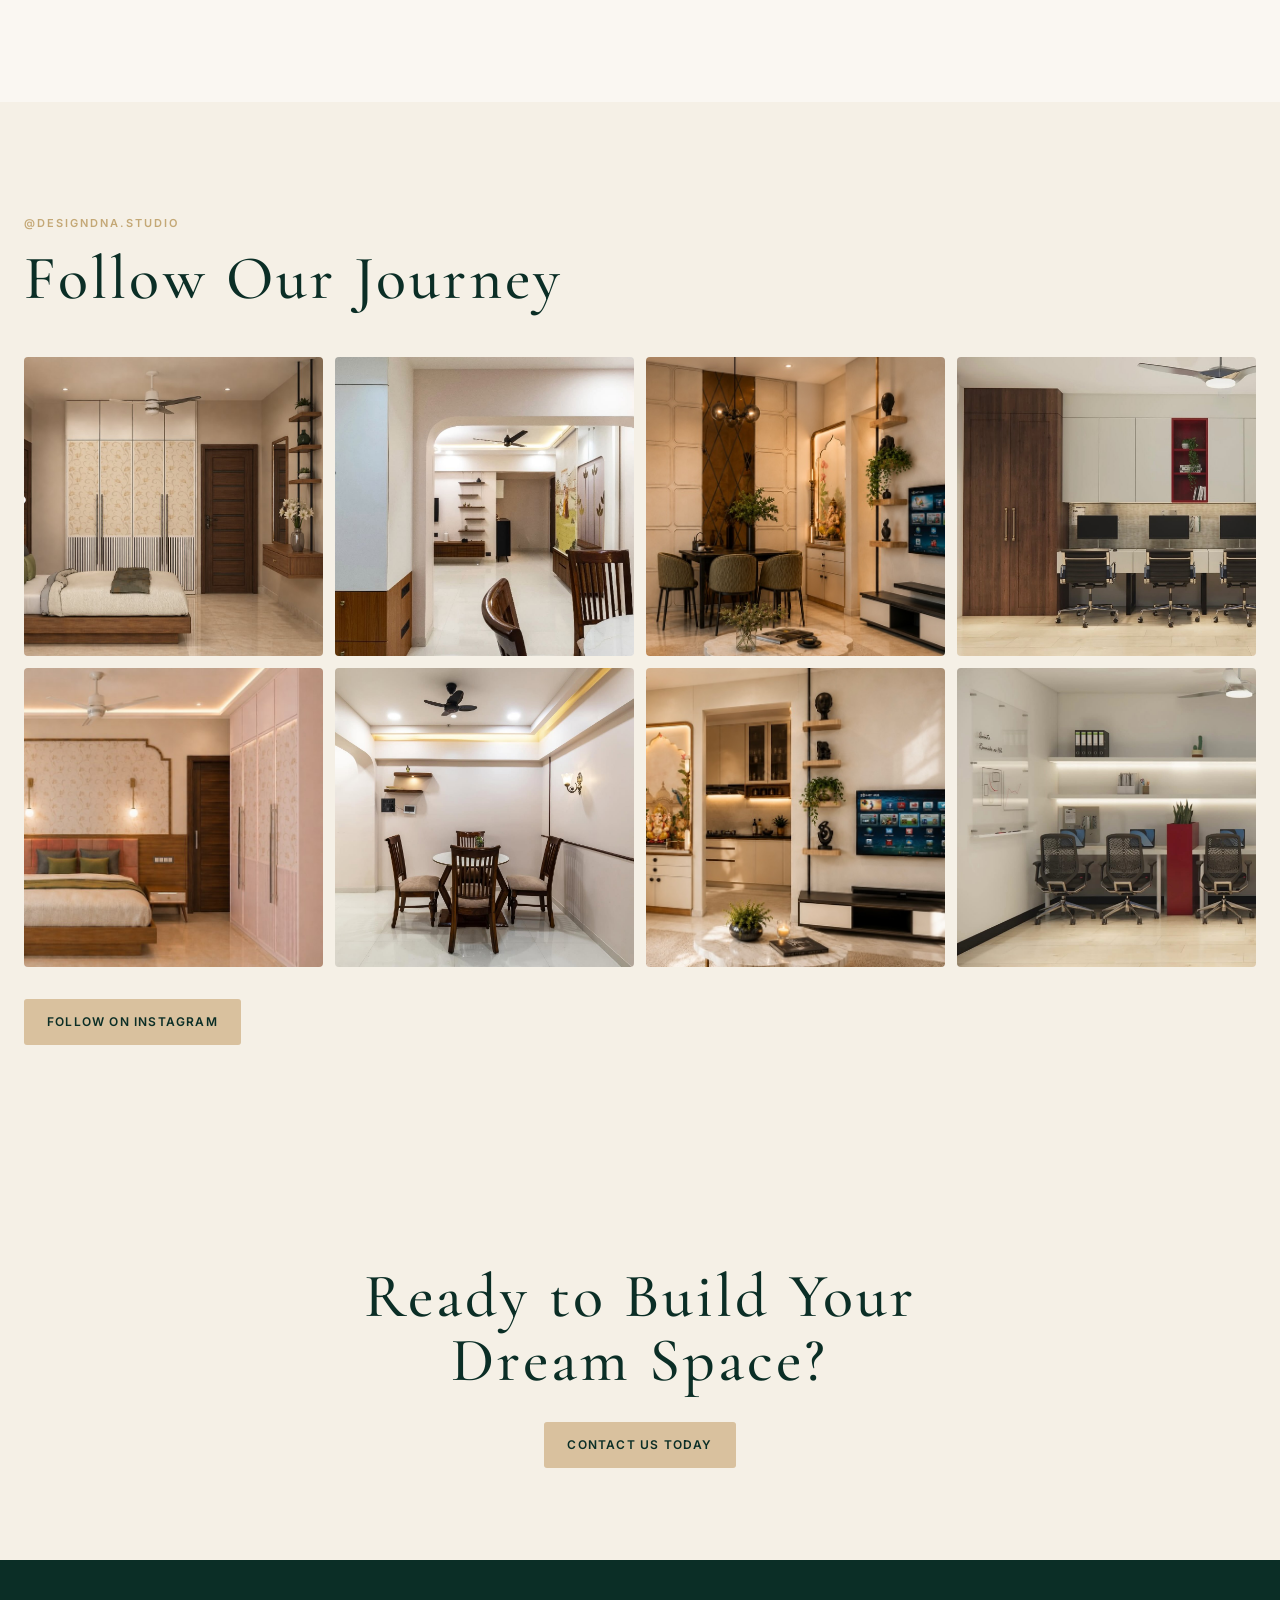
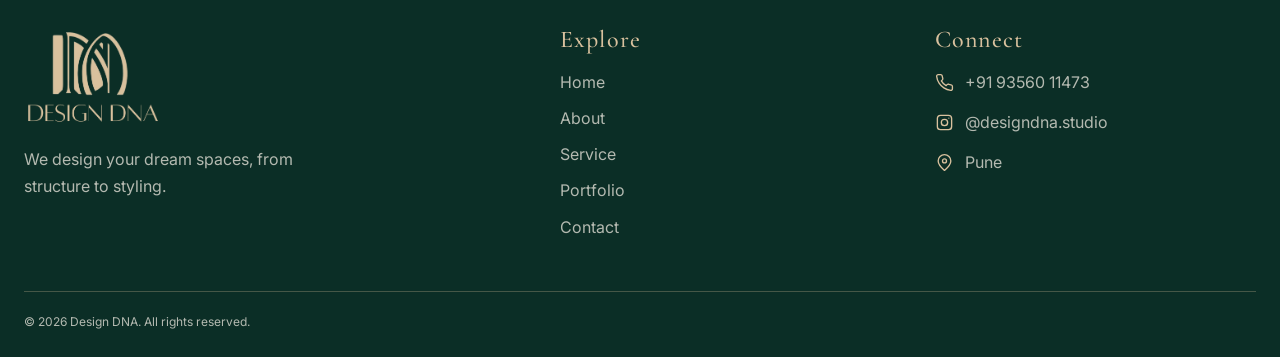
==== commit 6f3bf12b: "Mobile number updated" ====
--- a/index.html
+++ b/index.html
@@ -43,6 +43,6 @@
     <section class="section section--cream"><div class="container reveal"><span class="eyebrow">@designdna.studio</span><h2 class="section-title">Follow Our Journey</h2><div class="instagram"><img src="assets/images/portfolio/Bedroom/bedroom-06.jpg" alt="Design DNA bedroom project"><img src="assets/images/portfolio/Kitchen/kitchen-02.jpg" alt="Design DNA kitchen project"><img src="assets/images/portfolio/LivingRoom/livingroom-05.jpg" alt="Design DNA living room project"><img src="assets/images/portfolio/OfficeInterior/office-02.jpg" alt="Design DNA office project"><img src="assets/images/portfolio/Bedroom/bedroom-07.jpg" alt="Design DNA bedroom project"><img src="assets/images/portfolio/Kitchen/kitchen-03.jpg" alt="Design DNA kitchen project"><img src="assets/images/portfolio/LivingRoom/livingroom-06.jpg" alt="Design DNA living room project"><img src="assets/images/portfolio/OfficeInterior/office-03.jpg" alt="Design DNA office project"></div><p style="margin-top:32px"><a class="btn btn--gold" href="https://www.instagram.com/designdna.studio/" target="_blank" rel="noreferrer">Follow on Instagram</a></p></div></section>
     <section class="cta-band"><div class="container"><h2>Ready to Build Your Dream Space?</h2><a class="btn btn--gold" href="contact.html">Contact Us Today</a></div></section>
   </main>
-  <footer class="site-footer"><div class="container footer-grid"><div class="footer-brand"><img src="assets/images/brand/logo-cropped.png" alt="Design DNA"><p>We design your dream spaces, from structure to styling.</p></div><div><h3>Explore</h3><nav class="footer-links"><a href="index.html">Home</a><a href="about.html">About</a><a href="services.html">Service</a><a href="portfolio.html">Portfolio</a><a href="contact.html">Contact</a></nav></div><div><h3>Connect</h3><nav class="footer-contact"><a href="tel:+919325541126"><span class="footer-contact__icon" aria-hidden="true"><svg viewBox="0 0 24 24"><path d="M22 16.9v3a2 2 0 0 1-2.2 2 19.8 19.8 0 0 1-8.6-3.1 19.5 19.5 0 0 1-6-6A19.8 19.8 0 0 1 2.1 4.2 2 2 0 0 1 4.1 2h3a2 2 0 0 1 2 1.7c.1 1 .4 2 .7 2.9a2 2 0 0 1-.5 2.1L8 10a16 16 0 0 0 6 6l1.3-1.3a2 2 0 0 1 2.1-.5c.9.4 1.9.6 2.9.7a2 2 0 0 1 1.7 2z"/></svg></span><span>+91 93255 41126</span></a><a href="https://www.instagram.com/designdna.studio/" target="_blank" rel="noreferrer"><span class="footer-contact__icon" aria-hidden="true"><svg viewBox="0 0 24 24"><rect width="18" height="18" x="3" y="3" rx="4"/><circle cx="12" cy="12" r="4"/><circle cx="17.5" cy="6.5" r=".7" fill="currentColor" stroke="none"/></svg></span><span>@designdna.studio</span></a><span><span class="footer-contact__icon" aria-hidden="true"><svg viewBox="0 0 24 24"><path d="M20 10c0 5-8 12-8 12S4 15 4 10a8 8 0 1 1 16 0z"/><circle cx="12" cy="10" r="2.5"/></svg></span><span>Pune</span></span></nav></div></div><div class="container footer-bottom">&copy; <span data-year></span> Design DNA. All rights reserved.</div></footer>
+  <footer class="site-footer"><div class="container footer-grid"><div class="footer-brand"><img src="assets/images/brand/logo-cropped.png" alt="Design DNA"><p>We design your dream spaces, from structure to styling.</p></div><div><h3>Explore</h3><nav class="footer-links"><a href="index.html">Home</a><a href="about.html">About</a><a href="services.html">Service</a><a href="portfolio.html">Portfolio</a><a href="contact.html">Contact</a></nav></div><div><h3>Connect</h3><nav class="footer-contact"><a href="tel:+919356011473"><span class="footer-contact__icon" aria-hidden="true"><svg viewBox="0 0 24 24"><path d="M22 16.9v3a2 2 0 0 1-2.2 2 19.8 19.8 0 0 1-8.6-3.1 19.5 19.5 0 0 1-6-6A19.8 19.8 0 0 1 2.1 4.2 2 2 0 0 1 4.1 2h3a2 2 0 0 1 2 1.7c.1 1 .4 2 .7 2.9a2 2 0 0 1-.5 2.1L8 10a16 16 0 0 0 6 6l1.3-1.3a2 2 0 0 1 2.1-.5c.9.4 1.9.6 2.9.7a2 2 0 0 1 1.7 2z"/></svg></span><span>+91 93560 11473</span></a><a href="https://www.instagram.com/designdna.studio/" target="_blank" rel="noreferrer"><span class="footer-contact__icon" aria-hidden="true"><svg viewBox="0 0 24 24"><rect width="18" height="18" x="3" y="3" rx="4"/><circle cx="12" cy="12" r="4"/><circle cx="17.5" cy="6.5" r=".7" fill="currentColor" stroke="none"/></svg></span><span>@designdna.studio</span></a><span><span class="footer-contact__icon" aria-hidden="true"><svg viewBox="0 0 24 24"><path d="M20 10c0 5-8 12-8 12S4 15 4 10a8 8 0 1 1 16 0z"/><circle cx="12" cy="10" r="2.5"/></svg></span><span>Pune</span></span></nav></div></div><div class="container footer-bottom">&copy; <span data-year></span> Design DNA. All rights reserved.</div></footer>
   <script src="assets/js/script.js"></script>
-<a class="whatsapp-fab" href="https://wa.me/919325541126" target="_blank" rel="noreferrer" aria-label="Chat with Design DNA on WhatsApp" title="Chat on WhatsApp"><img src="assets/images/brand/whatsapp.svg" alt=""></a></body></html>
+<a class="whatsapp-fab" href="https://wa.me/919356011473" target="_blank" rel="noreferrer" aria-label="Chat with Design DNA on WhatsApp" title="Chat on WhatsApp"><img src="assets/images/brand/whatsapp.svg" alt=""></a></body></html>
--- a/assets/css/style.css
+++ b/assets/css/style.css
@@ -140,6 +140,8 @@
 .form-field label { color: var(--green); font-size: 11px; font-weight: 600; letter-spacing: .12em; text-transform: uppercase; }
 .form-field input, .form-field select, .form-field textarea { width: 100%; padding: 13px 0; border: 0; border-bottom: 1px solid rgba(11,46,38,.32); outline: none; background: transparent; color: var(--charcoal); }
 .form-field textarea { min-height: 110px; resize: vertical; }
+.form-status { margin: 18px 0 0; color: var(--green); font-size: 14px; font-weight: 500; }
+.form-status.is-error { color: #8A2E21; }
 .contact-card { padding: 42px; background: var(--green); color: var(--cream); }
 .contact-card h2 { margin: 0 0 25px; color: var(--gold); font-size: 42px; }
 .contact-card dl { margin: 0; }
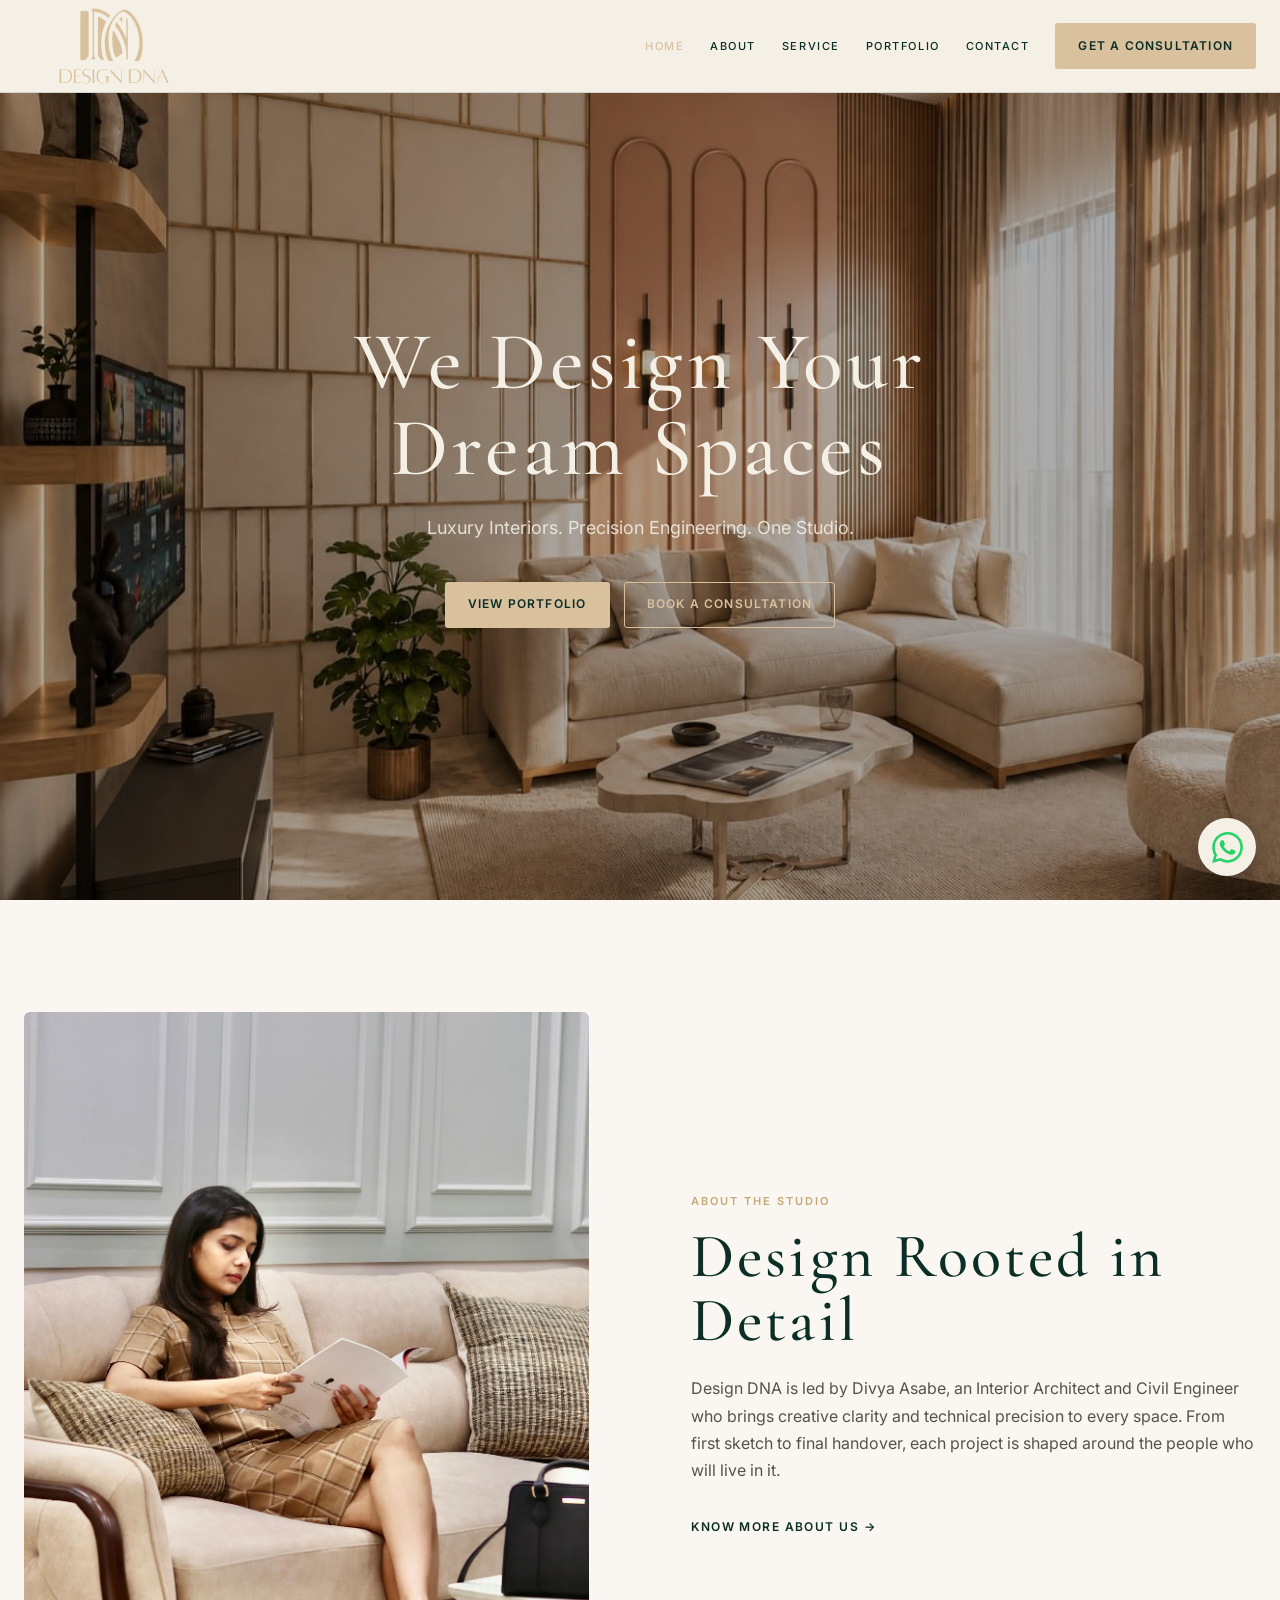
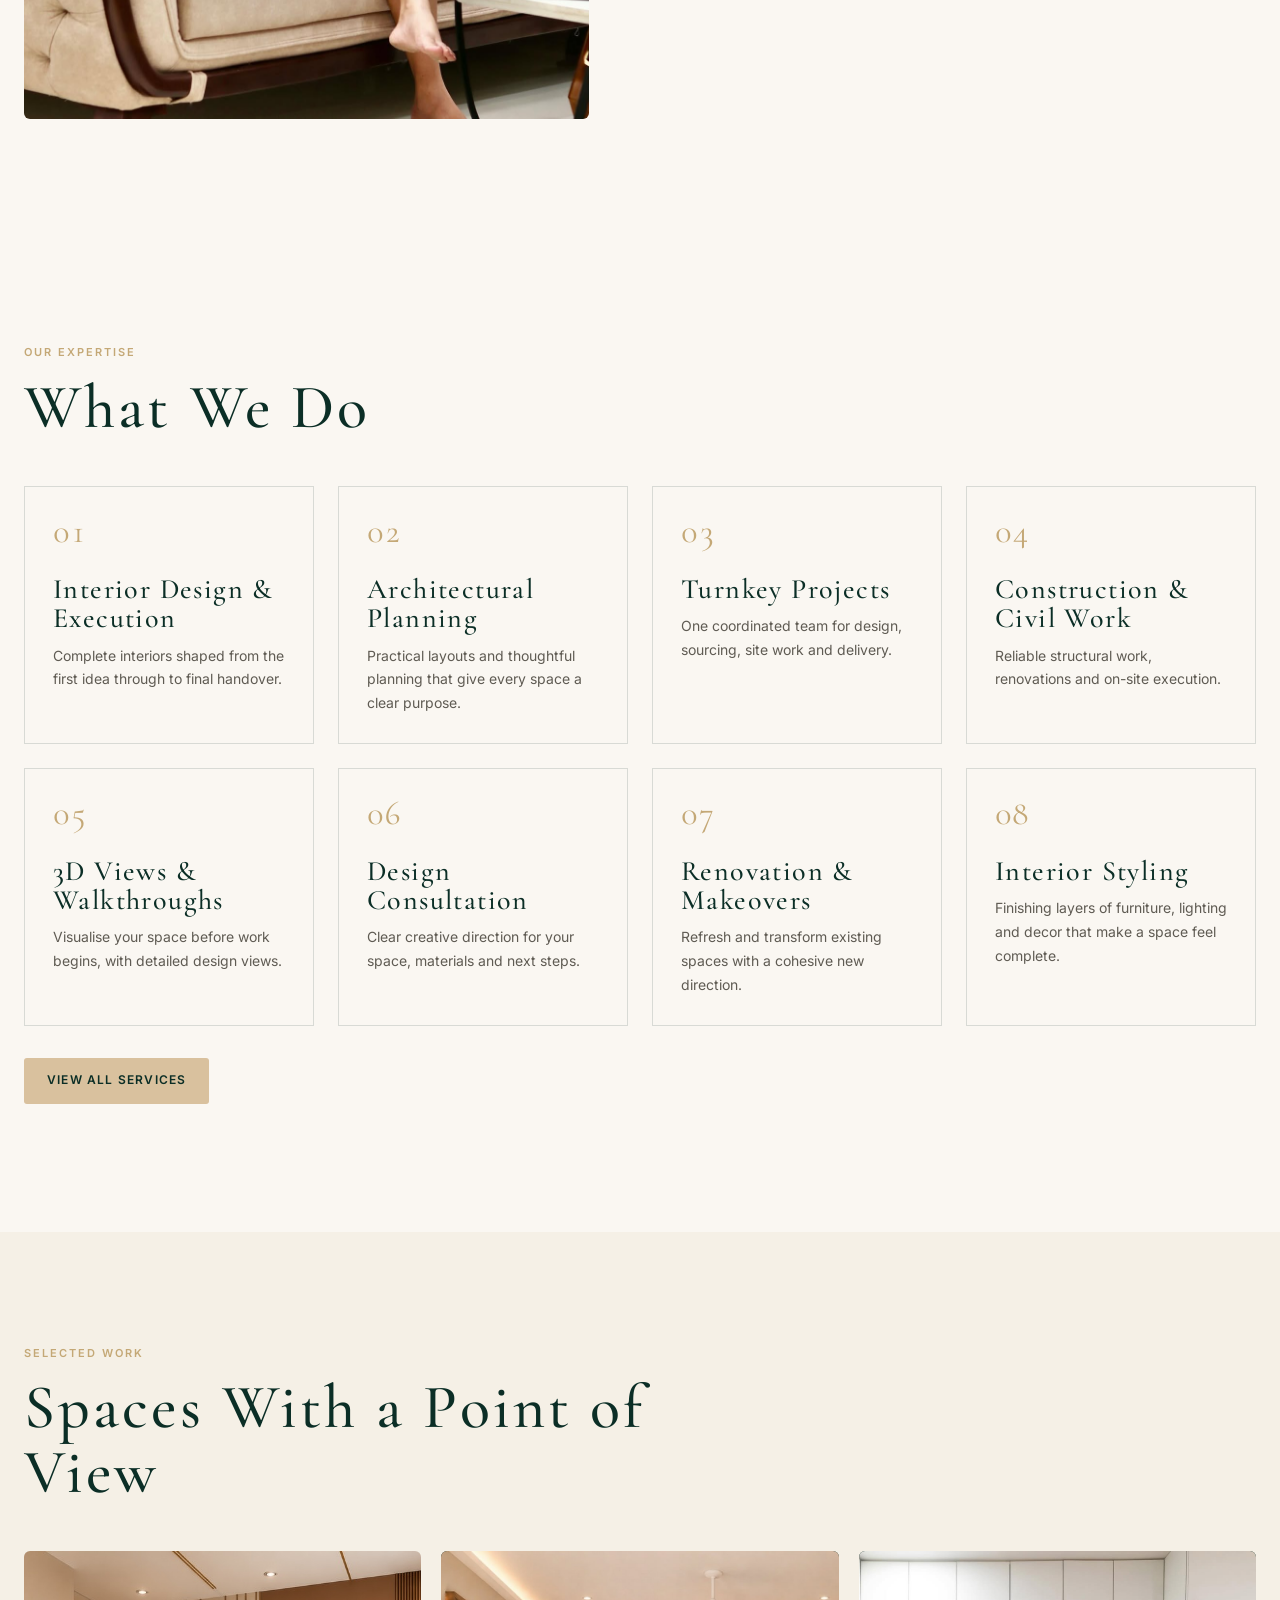
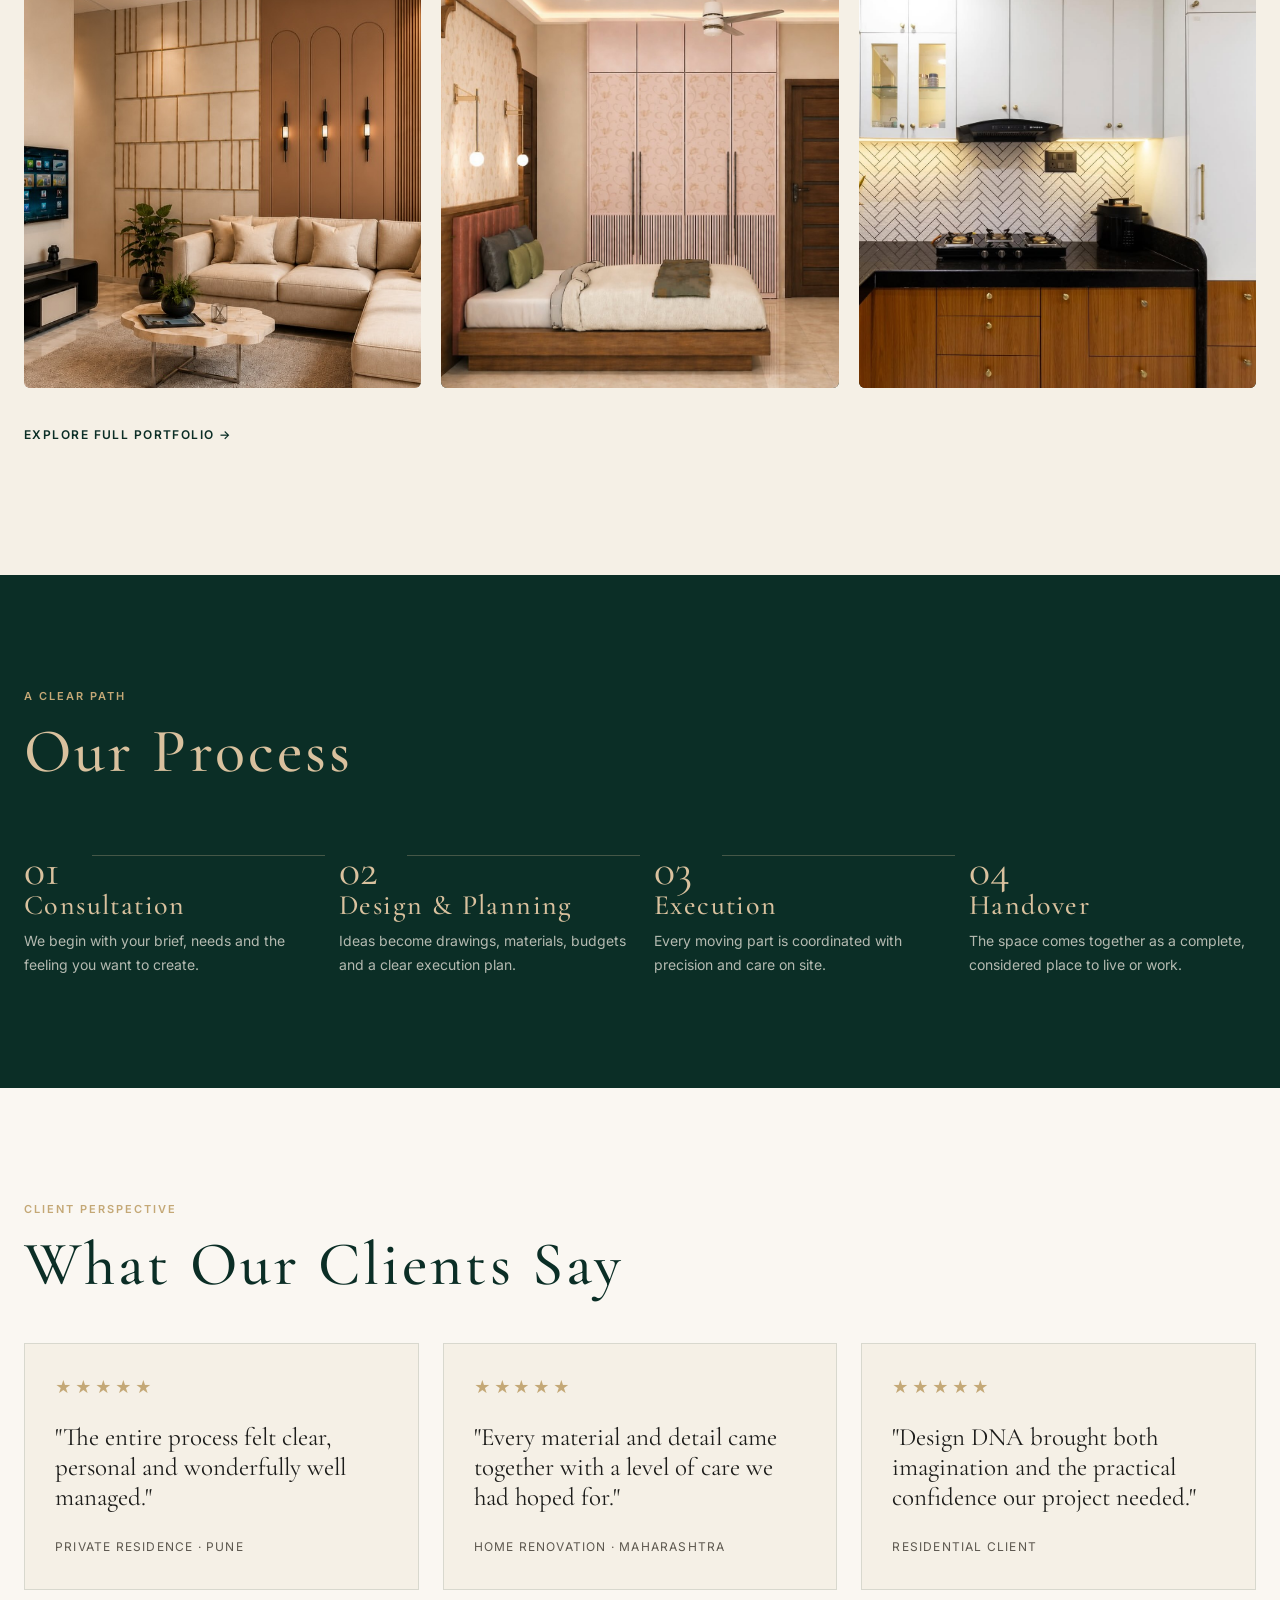
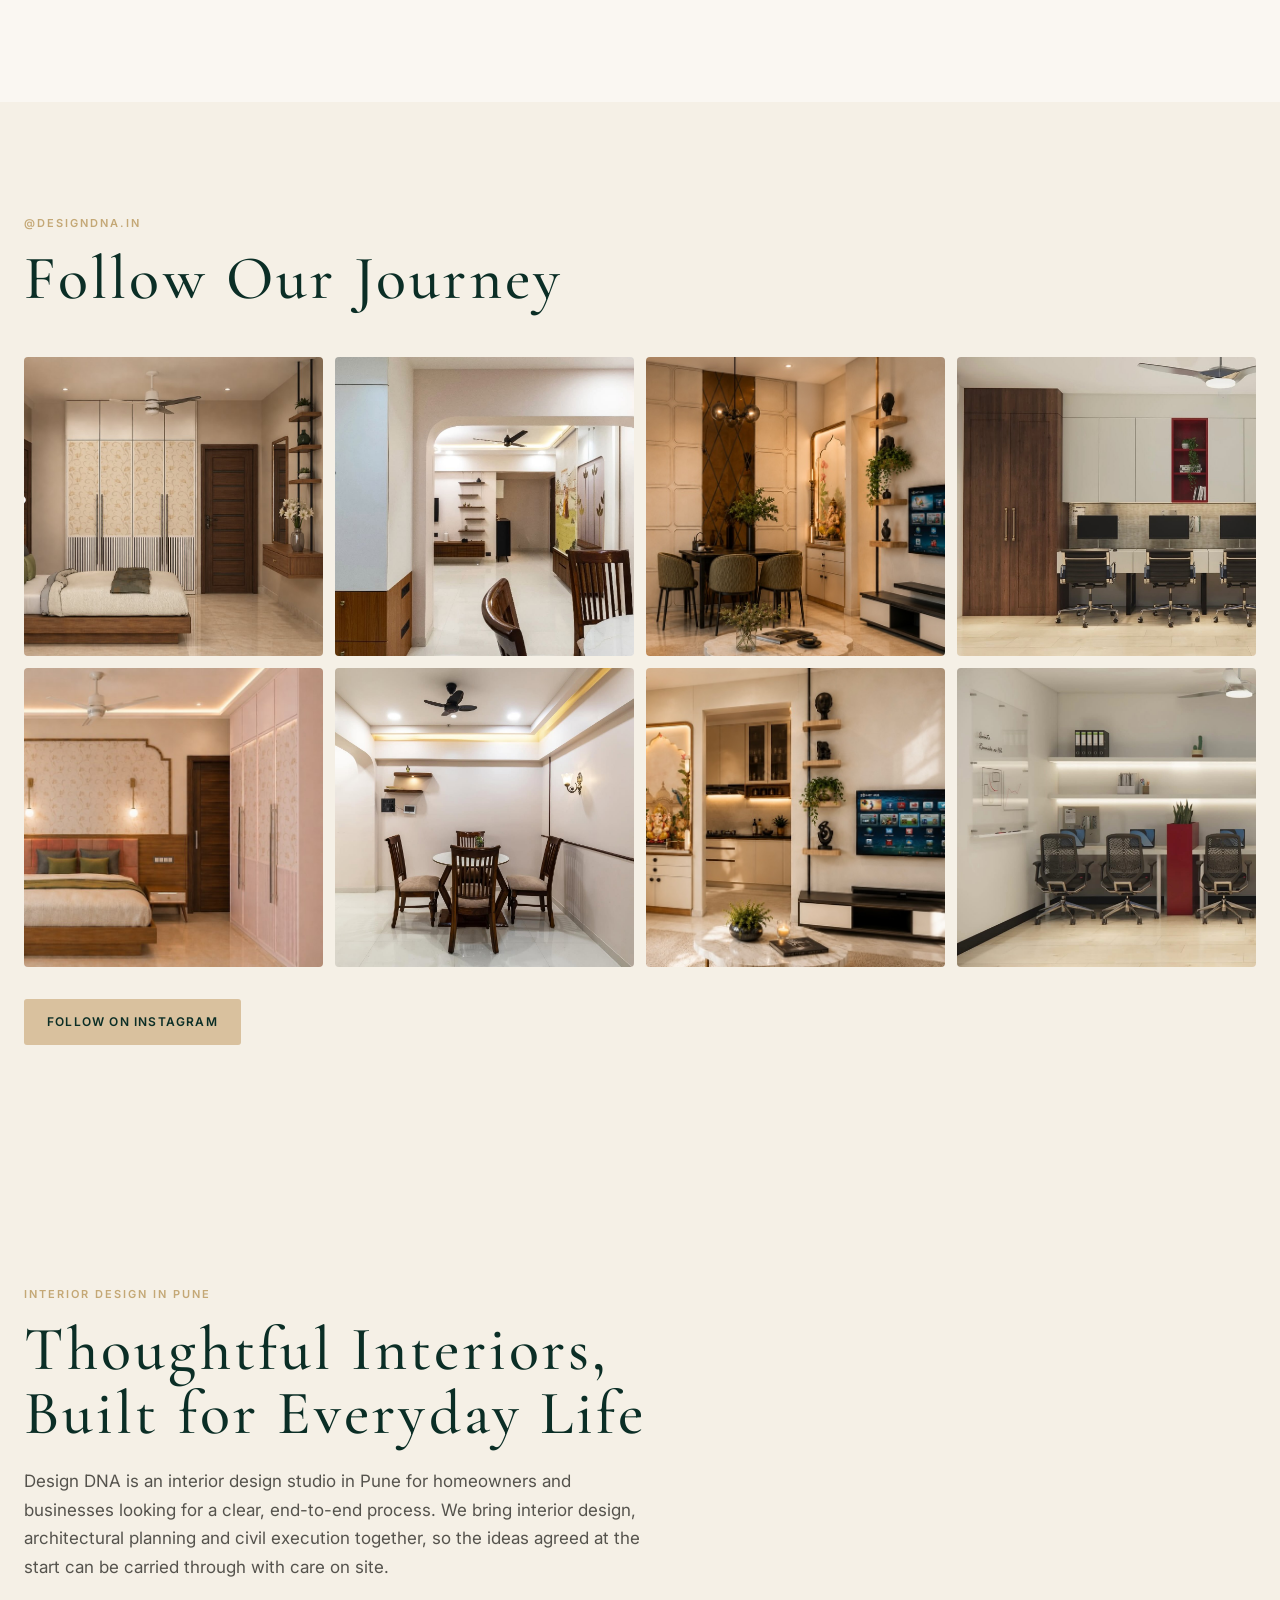
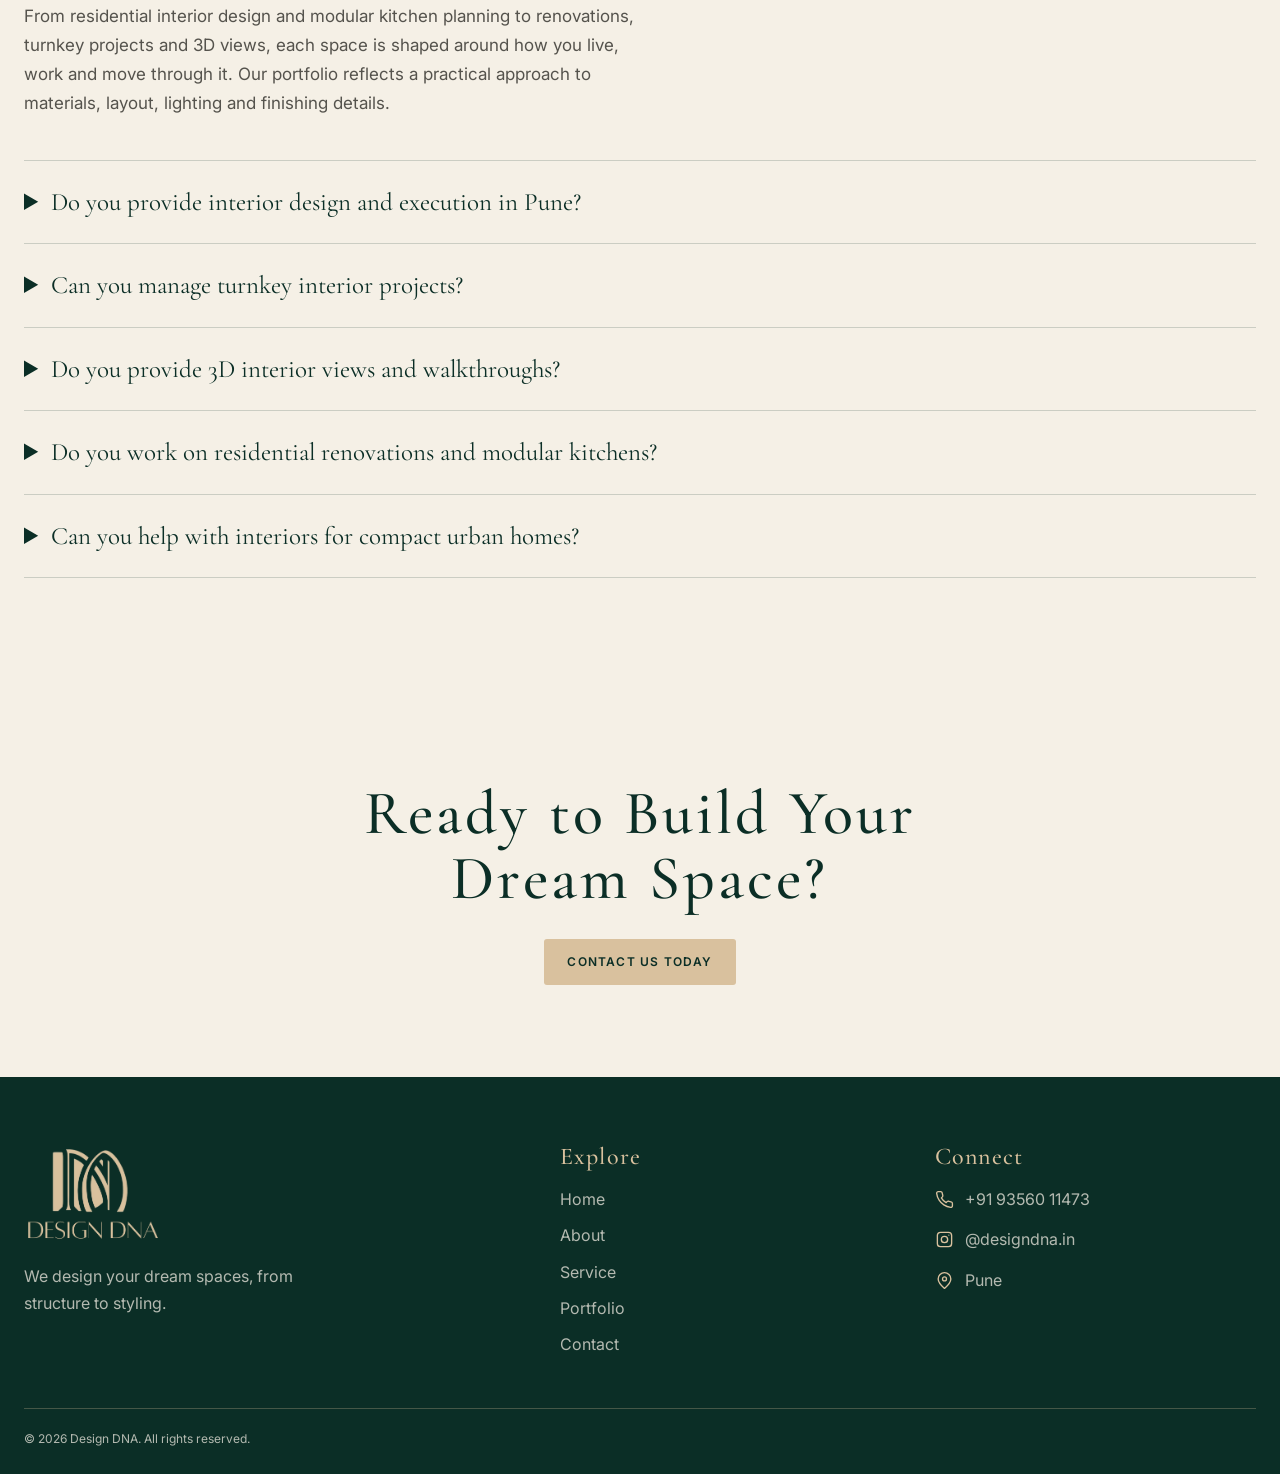
==== commit fdadb7e6: "Updated" ====
--- a/index.html
+++ b/index.html
@@ -11,16 +11,16 @@
   <link rel="apple-touch-icon" href="assets/images/brand/favicon.png">
   <meta property="og:type" content="website">
   <meta property="og:site_name" content="Design DNA">
-  <meta property="og:title" content="Design DNA | Luxury Interiors & Civil Engineering">
+  <meta property="og:title" content="Interior Designer in Pune | Luxury Interiors | Design DNA">
   <meta property="og:description" content="Design DNA by Divya Asabe creates considered luxury interiors with engineering-led execution in Pune.">
   <meta property="og:url" content="https://designdnastudio.in/">
   <meta property="og:image" content="https://designdnastudio.in/assets/images/brand/logo.png">
   <meta property="og:image:alt" content="Design DNA logo">
   <meta name="twitter:card" content="summary_large_image">
-  <meta name="twitter:title" content="Design DNA | Luxury Interiors & Civil Engineering">
+  <meta name="twitter:title" content="Interior Designer in Pune | Luxury Interiors | Design DNA">
   <meta name="twitter:description" content="Design DNA by Divya Asabe creates considered luxury interiors with engineering-led execution in Pune.">
   <meta name="twitter:image" content="https://designdnastudio.in/assets/images/brand/logo.png">
-  <title>Design DNA | Luxury Interiors & Civil Engineering</title>
+  <title>Interior Designer in Pune | Luxury Interiors | Design DNA</title>
   <link rel="preconnect" href="https://fonts.googleapis.com"><link rel="preconnect" href="https://fonts.gstatic.com" crossorigin>
   <link href="https://fonts.googleapis.com/css2?family=Cormorant+Garamond:wght@400;500;600&family=Inter:wght@400;500;600&display=swap" rel="stylesheet"><link rel="stylesheet" href="assets/css/style.css">
   <script async src="https://www.googletagmanager.com/gtag/js?id=G-49XZ86HH78"></script>
@@ -29,6 +29,31 @@
     function gtag(){dataLayer.push(arguments);}
     gtag('js', new Date());
     gtag('config', 'G-49XZ86HH78');
+  </script>
+  <script type="application/ld+json">
+    {
+      "@context": "https://schema.org",
+      "@type": ["LocalBusiness", "ProfessionalService"],
+      "name": "Design DNA",
+      "description": "Design DNA is a Pune-based interior design and civil engineering studio delivering interior design and execution, architectural planning, turnkey projects, construction, 3D views, renovation and styling.",
+      "url": "https://designdnastudio.in/",
+      "logo": "https://designdnastudio.in/assets/images/brand/logo.png",
+      "image": "https://designdnastudio.in/assets/images/portfolio/LivingRoom/livingroom-07.jpg",
+      "email": "designdna.in@gmail.com",
+      "telephone": "+919356011473",
+      "address": {
+        "@type": "PostalAddress",
+        "addressLocality": "Pune",
+        "addressRegion": "Maharashtra",
+        "addressCountry": "IN"
+      },
+      "areaServed": {
+        "@type": "City",
+        "name": "Pune"
+      },
+      "sameAs": ["https://www.instagram.com/designdna.in/"],
+      "knowsAbout": ["Interior Design", "Civil Engineering", "Architectural Planning", "Turnkey Projects", "3D Interior Visualisation", "Home Renovation", "Interior Styling"]
+    }
   </script>
 </head>
 <body>
@@ -40,9 +65,10 @@
     <section class="section section--cream"><div class="container reveal"><span class="eyebrow">Selected work</span><h2 class="section-title">Spaces With a Point of View</h2><div class="portfolio-grid"><a class="project" href="portfolio.html"><img src="assets/images/portfolio/LivingRoom/livingroom-04.jpg" alt="Living room interior by Design DNA"><span class="project__copy"><span>Living Room</span><h3>Living Room Interior</h3></span></a><a class="project" href="portfolio.html"><img src="assets/images/portfolio/Bedroom/bedroom-05.jpg" alt="Bedroom interior by Design DNA"><span class="project__copy"><span>Bedroom</span><h3>Bedroom Interior</h3></span></a><a class="project" href="portfolio.html"><img src="assets/images/portfolio/Kitchen/kitchen-05.jpg" alt="Kitchen interior by Design DNA"><span class="project__copy"><span>Kitchen</span><h3>Kitchen Interior</h3></span></a></div><p style="margin-top:32px"><a class="text-link" href="portfolio.html">Explore Full Portfolio &rarr;</a></p></div></section>
     <section class="section section--green"><div class="container reveal"><span class="eyebrow">A clear path</span><h2 class="section-title section-title--light">Our Process</h2><div class="process"><article class="process__item"><h3>Consultation</h3><p>We begin with your brief, needs and the feeling you want to create.</p></article><article class="process__item"><h3>Design &amp; Planning</h3><p>Ideas become drawings, materials, budgets and a clear execution plan.</p></article><article class="process__item"><h3>Execution</h3><p>Every moving part is coordinated with precision and care on site.</p></article><article class="process__item"><h3>Handover</h3><p>The space comes together as a complete, considered place to live or work.</p></article></div></div></section>
     <section class="section" id="reviews"><div class="container reveal"><span class="eyebrow">Client perspective</span><h2 class="section-title">What Our Clients Say</h2><div class="testimonials"><article class="testimonial"><div class="stars">&#9733;&#9733;&#9733;&#9733;&#9733;</div><blockquote>"The entire process felt clear, personal and wonderfully well managed."</blockquote><cite>Private Residence &middot; Pune</cite></article><article class="testimonial"><div class="stars">&#9733;&#9733;&#9733;&#9733;&#9733;</div><blockquote>"Every material and detail came together with a level of care we had hoped for."</blockquote><cite>Home Renovation &middot; Maharashtra</cite></article><article class="testimonial"><div class="stars">&#9733;&#9733;&#9733;&#9733;&#9733;</div><blockquote>"Design DNA brought both imagination and the practical confidence our project needed."</blockquote><cite>Residential Client</cite></article></div></div></section>
-    <section class="section section--cream"><div class="container reveal"><span class="eyebrow">@designdna.studio</span><h2 class="section-title">Follow Our Journey</h2><div class="instagram"><img src="assets/images/portfolio/Bedroom/bedroom-06.jpg" alt="Design DNA bedroom project"><img src="assets/images/portfolio/Kitchen/kitchen-02.jpg" alt="Design DNA kitchen project"><img src="assets/images/portfolio/LivingRoom/livingroom-05.jpg" alt="Design DNA living room project"><img src="assets/images/portfolio/OfficeInterior/office-02.jpg" alt="Design DNA office project"><img src="assets/images/portfolio/Bedroom/bedroom-07.jpg" alt="Design DNA bedroom project"><img src="assets/images/portfolio/Kitchen/kitchen-03.jpg" alt="Design DNA kitchen project"><img src="assets/images/portfolio/LivingRoom/livingroom-06.jpg" alt="Design DNA living room project"><img src="assets/images/portfolio/OfficeInterior/office-03.jpg" alt="Design DNA office project"></div><p style="margin-top:32px"><a class="btn btn--gold" href="https://www.instagram.com/designdna.studio/" target="_blank" rel="noreferrer">Follow on Instagram</a></p></div></section>
+    <section class="section section--cream"><div class="container reveal"><span class="eyebrow">@designdna.in</span><h2 class="section-title">Follow Our Journey</h2><div class="instagram"><img src="assets/images/portfolio/Bedroom/bedroom-06.jpg" alt="Design DNA bedroom project"><img src="assets/images/portfolio/Kitchen/kitchen-02.jpg" alt="Design DNA kitchen project"><img src="assets/images/portfolio/LivingRoom/livingroom-05.jpg" alt="Design DNA living room project"><img src="assets/images/portfolio/OfficeInterior/office-02.jpg" alt="Design DNA office project"><img src="assets/images/portfolio/Bedroom/bedroom-07.jpg" alt="Design DNA bedroom project"><img src="assets/images/portfolio/Kitchen/kitchen-03.jpg" alt="Design DNA kitchen project"><img src="assets/images/portfolio/LivingRoom/livingroom-06.jpg" alt="Design DNA living room project"><img src="assets/images/portfolio/OfficeInterior/office-03.jpg" alt="Design DNA office project"></div><p style="margin-top:32px"><a class="btn btn--gold" href="https://www.instagram.com/designdna.in/" target="_blank" rel="noreferrer">Follow on Instagram</a></p></div></section>
+    <section class="section section--cream"><div class="container reveal"><span class="eyebrow">Interior design in Pune</span><h2 class="section-title">Thoughtful Interiors, Built for Everyday Life</h2><p class="section-intro">Design DNA is an interior design studio in Pune for homeowners and businesses looking for a clear, end-to-end process. We bring interior design, architectural planning and civil execution together, so the ideas agreed at the start can be carried through with care on site.</p><p class="section-intro">From residential interior design and modular kitchen planning to renovations, turnkey projects and 3D views, each space is shaped around how you live, work and move through it. Our portfolio reflects a practical approach to materials, layout, lighting and finishing details.</p><div class="faq"><details><summary>Do you provide interior design and execution in Pune?</summary><p>Yes. Design DNA handles the design direction and coordinates execution so planning, materials and on-site work stay aligned.</p></details><details><summary>Can you manage turnkey interior projects?</summary><p>Yes. Turnkey projects bring design, sourcing, civil work, execution and final handover together through one coordinated studio process.</p></details><details><summary>Do you provide 3D interior views and walkthroughs?</summary><p>Yes. Detailed 3D views and walkthroughs help you understand the proposed space before execution begins.</p></details><details><summary>Do you work on residential renovations and modular kitchens?</summary><p>Yes. We plan residential renovations, kitchens and living spaces with practical layouts, material selections and a complete design direction.</p></details><details><summary>Can you help with interiors for compact urban homes?</summary><p>Yes. We use space planning, storage, lighting and considered furniture layouts to make compact homes feel functional and personal.</p></details></div></div></section>
     <section class="cta-band"><div class="container"><h2>Ready to Build Your Dream Space?</h2><a class="btn btn--gold" href="contact.html">Contact Us Today</a></div></section>
   </main>
-  <footer class="site-footer"><div class="container footer-grid"><div class="footer-brand"><img src="assets/images/brand/logo-cropped.png" alt="Design DNA"><p>We design your dream spaces, from structure to styling.</p></div><div><h3>Explore</h3><nav class="footer-links"><a href="index.html">Home</a><a href="about.html">About</a><a href="services.html">Service</a><a href="portfolio.html">Portfolio</a><a href="contact.html">Contact</a></nav></div><div><h3>Connect</h3><nav class="footer-contact"><a href="tel:+919356011473"><span class="footer-contact__icon" aria-hidden="true"><svg viewBox="0 0 24 24"><path d="M22 16.9v3a2 2 0 0 1-2.2 2 19.8 19.8 0 0 1-8.6-3.1 19.5 19.5 0 0 1-6-6A19.8 19.8 0 0 1 2.1 4.2 2 2 0 0 1 4.1 2h3a2 2 0 0 1 2 1.7c.1 1 .4 2 .7 2.9a2 2 0 0 1-.5 2.1L8 10a16 16 0 0 0 6 6l1.3-1.3a2 2 0 0 1 2.1-.5c.9.4 1.9.6 2.9.7a2 2 0 0 1 1.7 2z"/></svg></span><span>+91 93560 11473</span></a><a href="https://www.instagram.com/designdna.studio/" target="_blank" rel="noreferrer"><span class="footer-contact__icon" aria-hidden="true"><svg viewBox="0 0 24 24"><rect width="18" height="18" x="3" y="3" rx="4"/><circle cx="12" cy="12" r="4"/><circle cx="17.5" cy="6.5" r=".7" fill="currentColor" stroke="none"/></svg></span><span>@designdna.studio</span></a><span><span class="footer-contact__icon" aria-hidden="true"><svg viewBox="0 0 24 24"><path d="M20 10c0 5-8 12-8 12S4 15 4 10a8 8 0 1 1 16 0z"/><circle cx="12" cy="10" r="2.5"/></svg></span><span>Pune</span></span></nav></div></div><div class="container footer-bottom">&copy; <span data-year></span> Design DNA. All rights reserved.</div></footer>
+  <footer class="site-footer"><div class="container footer-grid"><div class="footer-brand"><img src="assets/images/brand/logo-cropped.png" alt="Design DNA"><p>We design your dream spaces, from structure to styling.</p></div><div><h3>Explore</h3><nav class="footer-links"><a href="index.html">Home</a><a href="about.html">About</a><a href="services.html">Service</a><a href="portfolio.html">Portfolio</a><a href="contact.html">Contact</a></nav></div><div><h3>Connect</h3><nav class="footer-contact"><a href="tel:+919356011473"><span class="footer-contact__icon" aria-hidden="true"><svg viewBox="0 0 24 24"><path d="M22 16.9v3a2 2 0 0 1-2.2 2 19.8 19.8 0 0 1-8.6-3.1 19.5 19.5 0 0 1-6-6A19.8 19.8 0 0 1 2.1 4.2 2 2 0 0 1 4.1 2h3a2 2 0 0 1 2 1.7c.1 1 .4 2 .7 2.9a2 2 0 0 1-.5 2.1L8 10a16 16 0 0 0 6 6l1.3-1.3a2 2 0 0 1 2.1-.5c.9.4 1.9.6 2.9.7a2 2 0 0 1 1.7 2z"/></svg></span><span>+91 93560 11473</span></a><a href="https://www.instagram.com/designdna.in/" target="_blank" rel="noreferrer"><span class="footer-contact__icon" aria-hidden="true"><svg viewBox="0 0 24 24"><rect width="18" height="18" x="3" y="3" rx="4"/><circle cx="12" cy="12" r="4"/><circle cx="17.5" cy="6.5" r=".7" fill="currentColor" stroke="none"/></svg></span><span>@designdna.in</span></a><span><span class="footer-contact__icon" aria-hidden="true"><svg viewBox="0 0 24 24"><path d="M20 10c0 5-8 12-8 12S4 15 4 10a8 8 0 1 1 16 0z"/><circle cx="12" cy="10" r="2.5"/></svg></span><span>Pune</span></span></nav></div></div><div class="container footer-bottom">&copy; <span data-year></span> Design DNA. All rights reserved.</div></footer>
   <script src="assets/js/script.js"></script>
 <a class="whatsapp-fab" href="https://wa.me/919356011473" target="_blank" rel="noreferrer" aria-label="Chat with Design DNA on WhatsApp" title="Chat on WhatsApp"><img src="assets/images/brand/whatsapp.svg" alt=""></a></body></html>
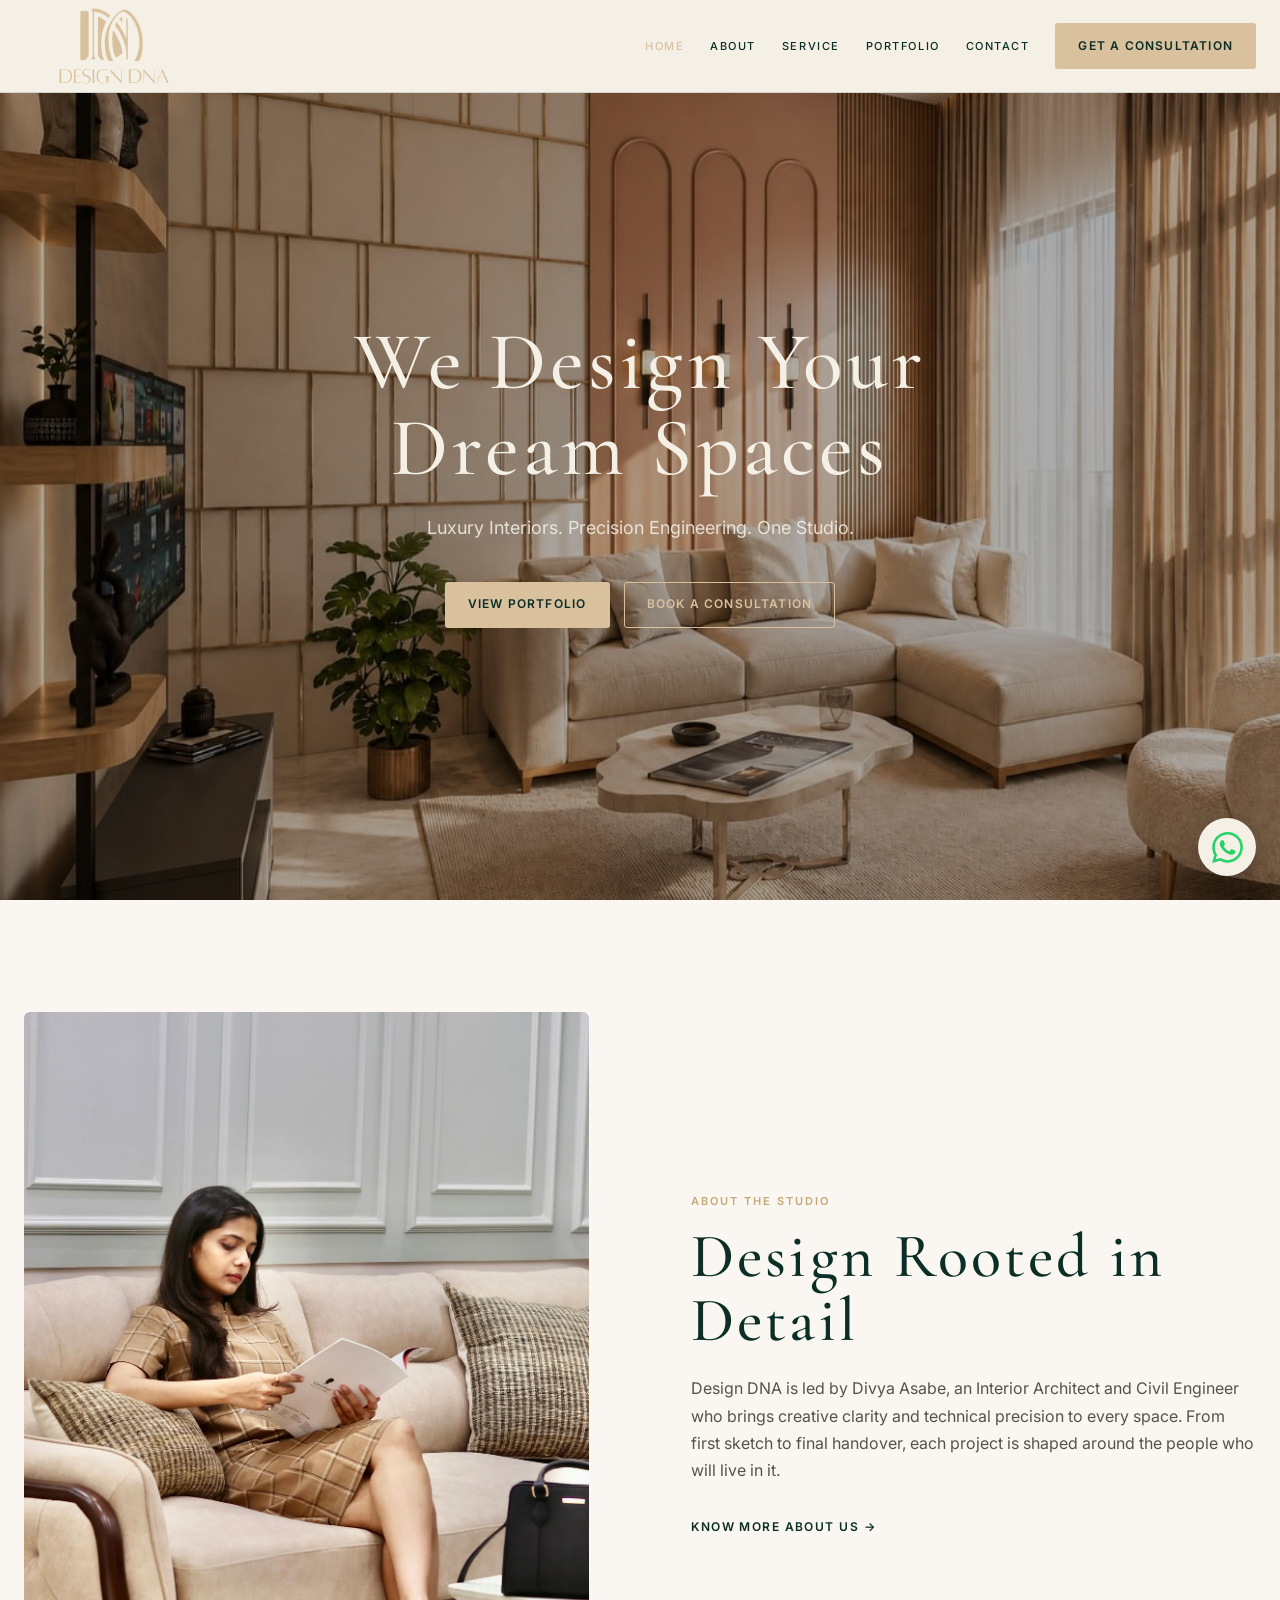
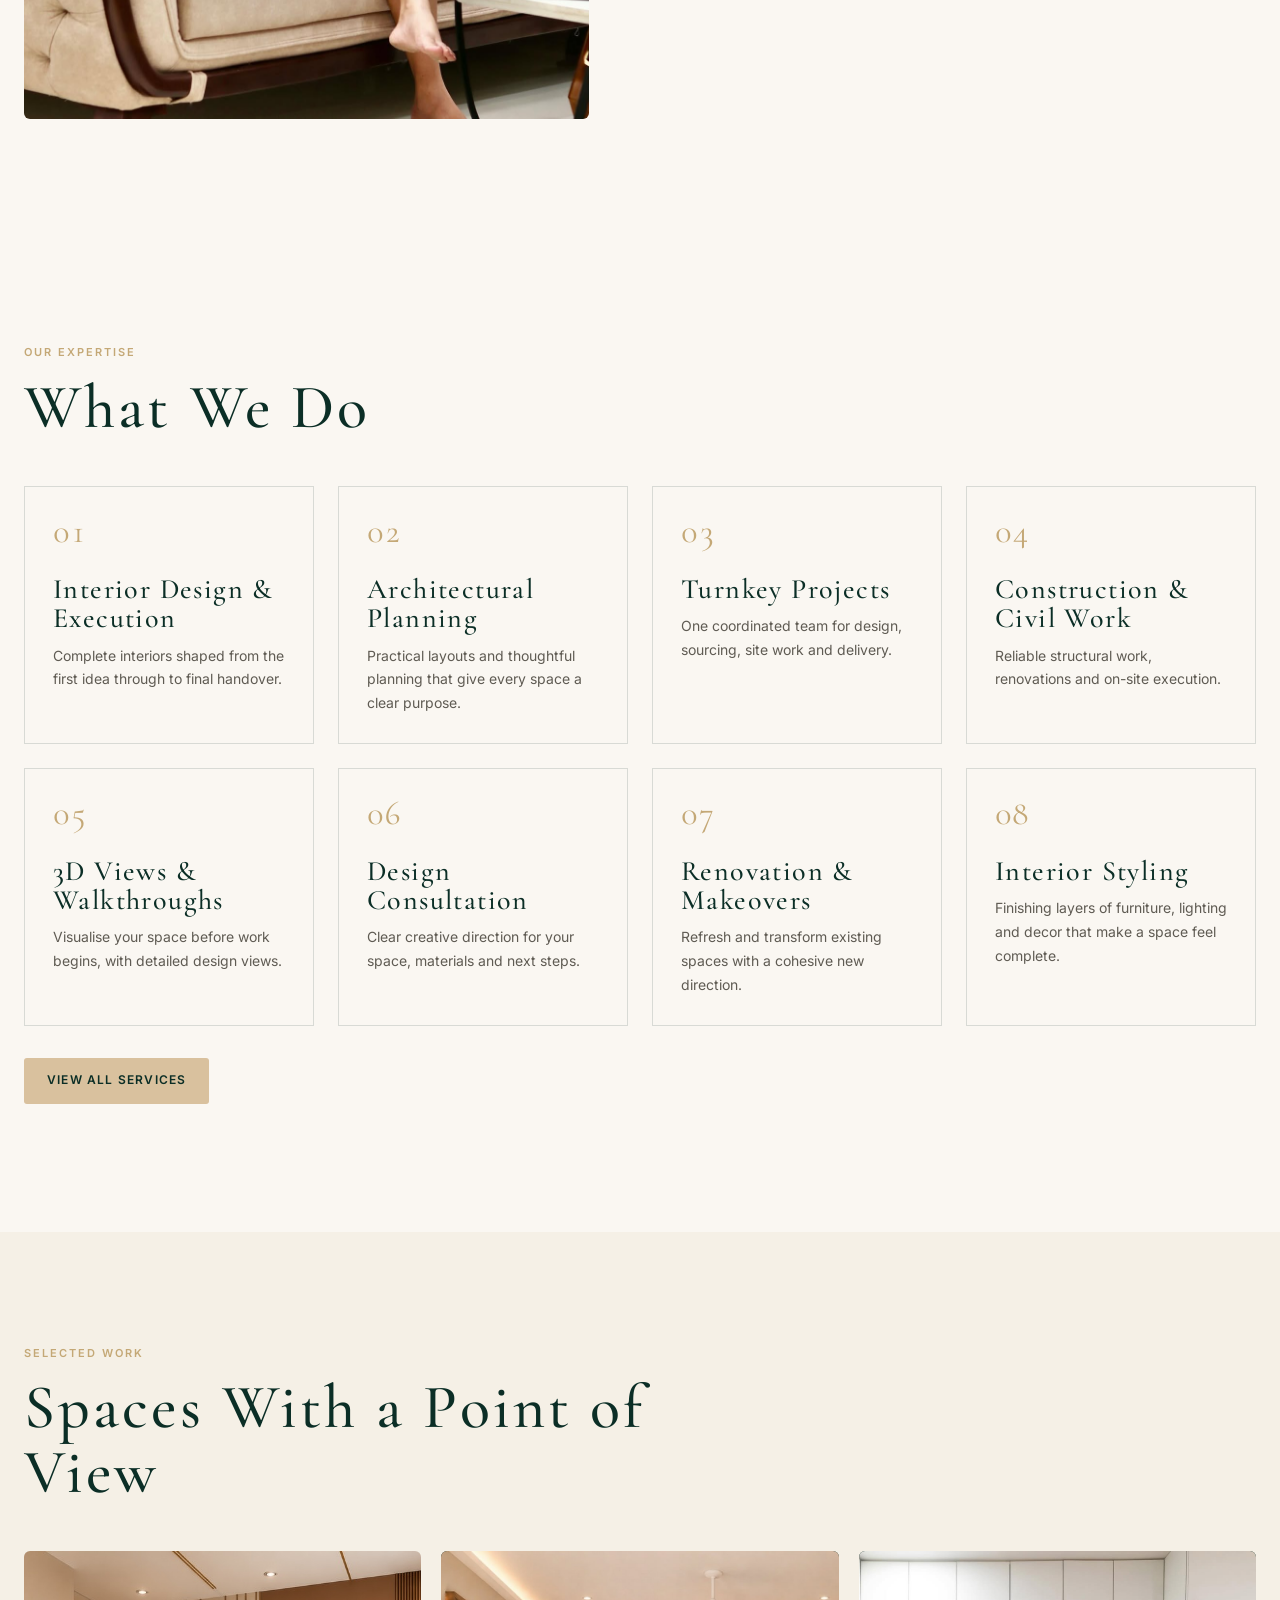
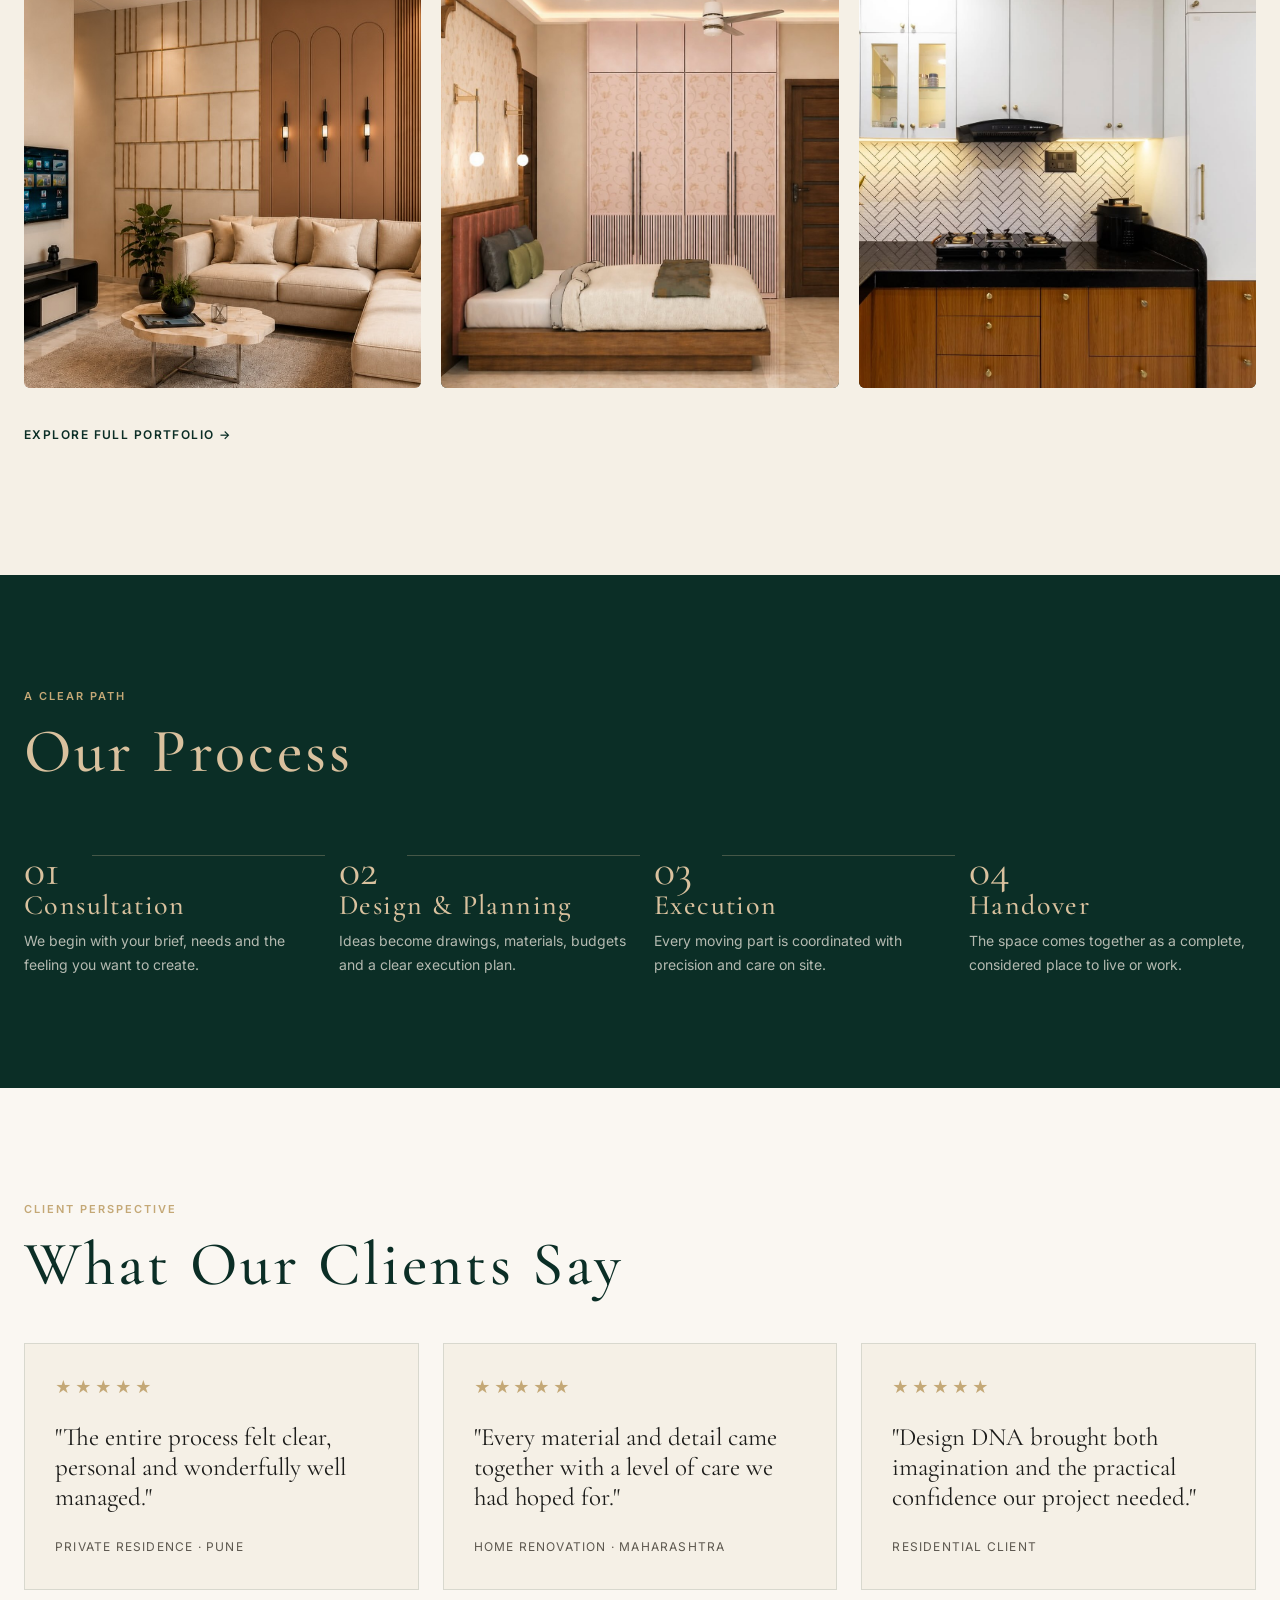
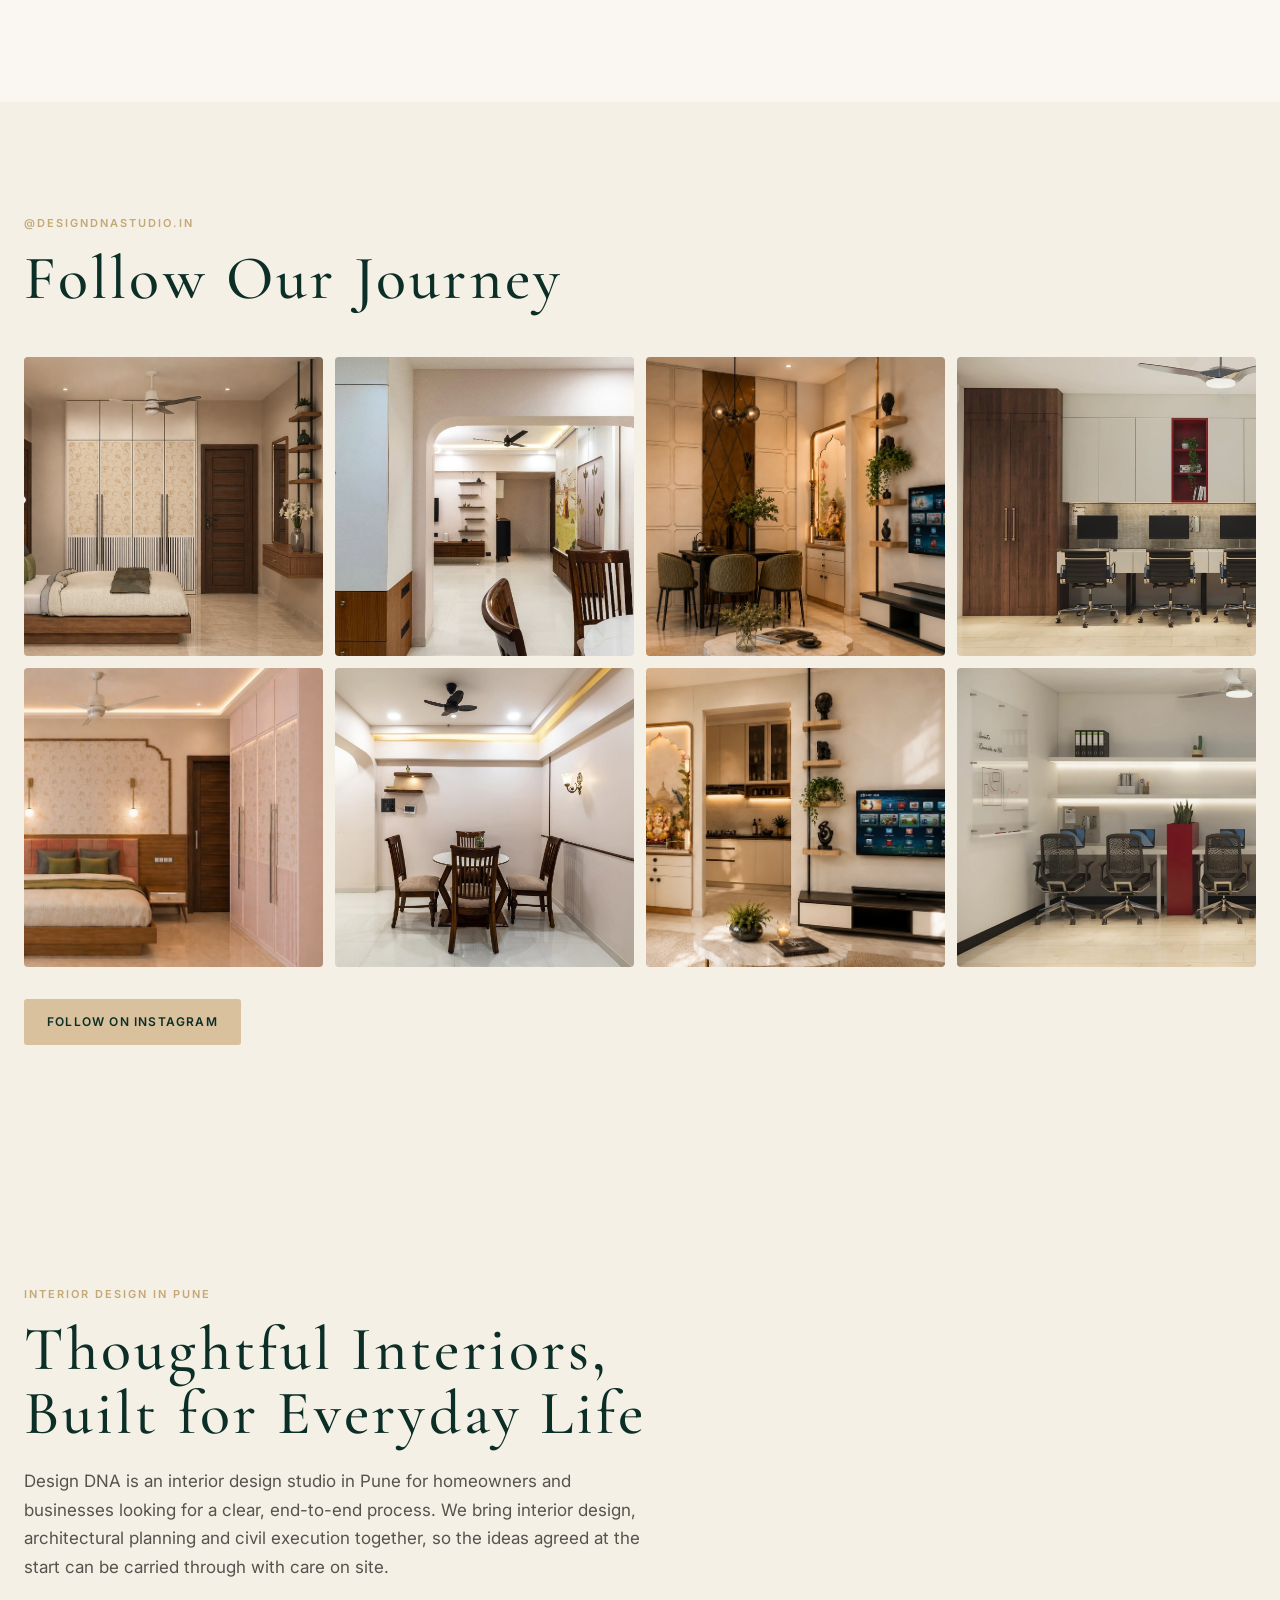
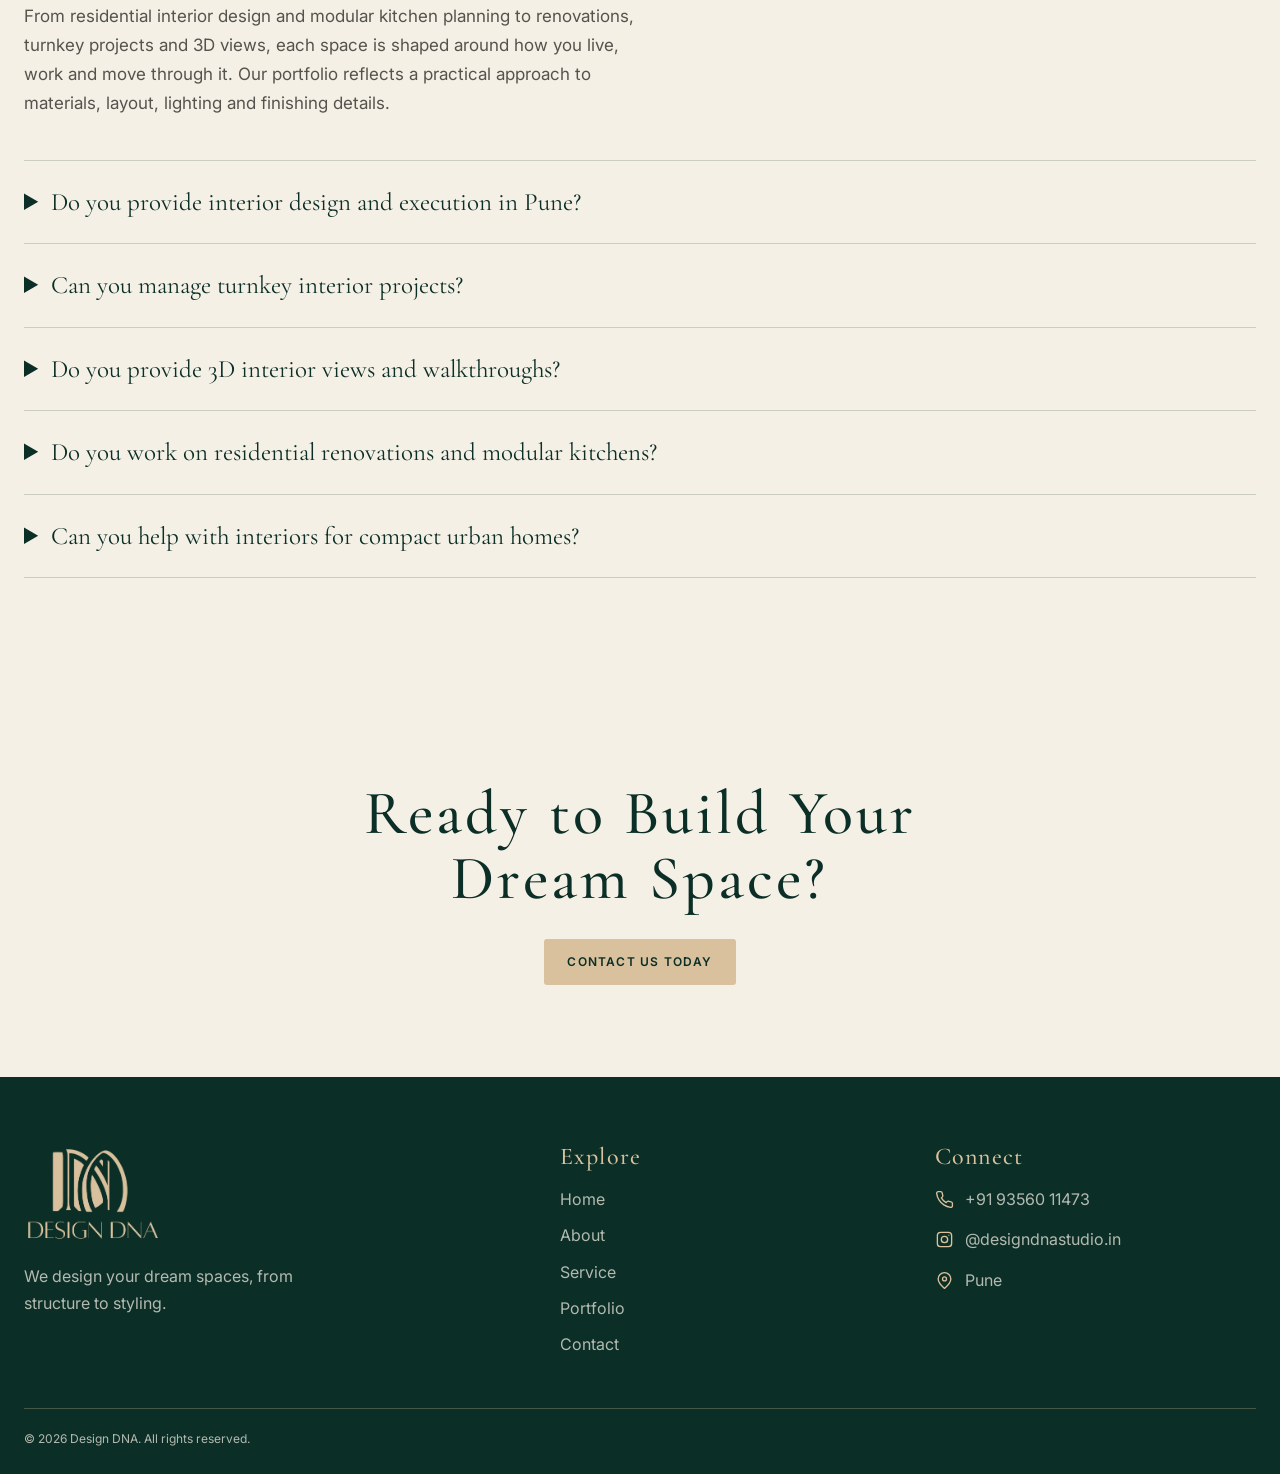
==== commit 94a8803d: "Updated url" ====
--- a/index.html
+++ b/index.html
@@ -51,7 +51,7 @@
         "@type": "City",
         "name": "Pune"
       },
-      "sameAs": ["https://www.instagram.com/designdna.in/"],
+      "sameAs": ["https://www.instagram.com/designdnastudio.in/"],
       "knowsAbout": ["Interior Design", "Civil Engineering", "Architectural Planning", "Turnkey Projects", "3D Interior Visualisation", "Home Renovation", "Interior Styling"]
     }
   </script>
@@ -65,10 +65,10 @@
     <section class="section section--cream"><div class="container reveal"><span class="eyebrow">Selected work</span><h2 class="section-title">Spaces With a Point of View</h2><div class="portfolio-grid"><a class="project" href="portfolio.html"><img src="assets/images/portfolio/LivingRoom/livingroom-04.jpg" alt="Living room interior by Design DNA"><span class="project__copy"><span>Living Room</span><h3>Living Room Interior</h3></span></a><a class="project" href="portfolio.html"><img src="assets/images/portfolio/Bedroom/bedroom-05.jpg" alt="Bedroom interior by Design DNA"><span class="project__copy"><span>Bedroom</span><h3>Bedroom Interior</h3></span></a><a class="project" href="portfolio.html"><img src="assets/images/portfolio/Kitchen/kitchen-05.jpg" alt="Kitchen interior by Design DNA"><span class="project__copy"><span>Kitchen</span><h3>Kitchen Interior</h3></span></a></div><p style="margin-top:32px"><a class="text-link" href="portfolio.html">Explore Full Portfolio &rarr;</a></p></div></section>
     <section class="section section--green"><div class="container reveal"><span class="eyebrow">A clear path</span><h2 class="section-title section-title--light">Our Process</h2><div class="process"><article class="process__item"><h3>Consultation</h3><p>We begin with your brief, needs and the feeling you want to create.</p></article><article class="process__item"><h3>Design &amp; Planning</h3><p>Ideas become drawings, materials, budgets and a clear execution plan.</p></article><article class="process__item"><h3>Execution</h3><p>Every moving part is coordinated with precision and care on site.</p></article><article class="process__item"><h3>Handover</h3><p>The space comes together as a complete, considered place to live or work.</p></article></div></div></section>
     <section class="section" id="reviews"><div class="container reveal"><span class="eyebrow">Client perspective</span><h2 class="section-title">What Our Clients Say</h2><div class="testimonials"><article class="testimonial"><div class="stars">&#9733;&#9733;&#9733;&#9733;&#9733;</div><blockquote>"The entire process felt clear, personal and wonderfully well managed."</blockquote><cite>Private Residence &middot; Pune</cite></article><article class="testimonial"><div class="stars">&#9733;&#9733;&#9733;&#9733;&#9733;</div><blockquote>"Every material and detail came together with a level of care we had hoped for."</blockquote><cite>Home Renovation &middot; Maharashtra</cite></article><article class="testimonial"><div class="stars">&#9733;&#9733;&#9733;&#9733;&#9733;</div><blockquote>"Design DNA brought both imagination and the practical confidence our project needed."</blockquote><cite>Residential Client</cite></article></div></div></section>
-    <section class="section section--cream"><div class="container reveal"><span class="eyebrow">@designdna.in</span><h2 class="section-title">Follow Our Journey</h2><div class="instagram"><img src="assets/images/portfolio/Bedroom/bedroom-06.jpg" alt="Design DNA bedroom project"><img src="assets/images/portfolio/Kitchen/kitchen-02.jpg" alt="Design DNA kitchen project"><img src="assets/images/portfolio/LivingRoom/livingroom-05.jpg" alt="Design DNA living room project"><img src="assets/images/portfolio/OfficeInterior/office-02.jpg" alt="Design DNA office project"><img src="assets/images/portfolio/Bedroom/bedroom-07.jpg" alt="Design DNA bedroom project"><img src="assets/images/portfolio/Kitchen/kitchen-03.jpg" alt="Design DNA kitchen project"><img src="assets/images/portfolio/LivingRoom/livingroom-06.jpg" alt="Design DNA living room project"><img src="assets/images/portfolio/OfficeInterior/office-03.jpg" alt="Design DNA office project"></div><p style="margin-top:32px"><a class="btn btn--gold" href="https://www.instagram.com/designdna.in/" target="_blank" rel="noreferrer">Follow on Instagram</a></p></div></section>
+    <section class="section section--cream"><div class="container reveal"><span class="eyebrow">@designdnastudio.in</span><h2 class="section-title">Follow Our Journey</h2><div class="instagram"><img src="assets/images/portfolio/Bedroom/bedroom-06.jpg" alt="Design DNA bedroom project"><img src="assets/images/portfolio/Kitchen/kitchen-02.jpg" alt="Design DNA kitchen project"><img src="assets/images/portfolio/LivingRoom/livingroom-05.jpg" alt="Design DNA living room project"><img src="assets/images/portfolio/OfficeInterior/office-02.jpg" alt="Design DNA office project"><img src="assets/images/portfolio/Bedroom/bedroom-07.jpg" alt="Design DNA bedroom project"><img src="assets/images/portfolio/Kitchen/kitchen-03.jpg" alt="Design DNA kitchen project"><img src="assets/images/portfolio/LivingRoom/livingroom-06.jpg" alt="Design DNA living room project"><img src="assets/images/portfolio/OfficeInterior/office-03.jpg" alt="Design DNA office project"></div><p style="margin-top:32px"><a class="btn btn--gold" href="https://www.instagram.com/designdnastudio.in/" target="_blank" rel="noreferrer">Follow on Instagram</a></p></div></section>
     <section class="section section--cream"><div class="container reveal"><span class="eyebrow">Interior design in Pune</span><h2 class="section-title">Thoughtful Interiors, Built for Everyday Life</h2><p class="section-intro">Design DNA is an interior design studio in Pune for homeowners and businesses looking for a clear, end-to-end process. We bring interior design, architectural planning and civil execution together, so the ideas agreed at the start can be carried through with care on site.</p><p class="section-intro">From residential interior design and modular kitchen planning to renovations, turnkey projects and 3D views, each space is shaped around how you live, work and move through it. Our portfolio reflects a practical approach to materials, layout, lighting and finishing details.</p><div class="faq"><details><summary>Do you provide interior design and execution in Pune?</summary><p>Yes. Design DNA handles the design direction and coordinates execution so planning, materials and on-site work stay aligned.</p></details><details><summary>Can you manage turnkey interior projects?</summary><p>Yes. Turnkey projects bring design, sourcing, civil work, execution and final handover together through one coordinated studio process.</p></details><details><summary>Do you provide 3D interior views and walkthroughs?</summary><p>Yes. Detailed 3D views and walkthroughs help you understand the proposed space before execution begins.</p></details><details><summary>Do you work on residential renovations and modular kitchens?</summary><p>Yes. We plan residential renovations, kitchens and living spaces with practical layouts, material selections and a complete design direction.</p></details><details><summary>Can you help with interiors for compact urban homes?</summary><p>Yes. We use space planning, storage, lighting and considered furniture layouts to make compact homes feel functional and personal.</p></details></div></div></section>
     <section class="cta-band"><div class="container"><h2>Ready to Build Your Dream Space?</h2><a class="btn btn--gold" href="contact.html">Contact Us Today</a></div></section>
   </main>
-  <footer class="site-footer"><div class="container footer-grid"><div class="footer-brand"><img src="assets/images/brand/logo-cropped.png" alt="Design DNA"><p>We design your dream spaces, from structure to styling.</p></div><div><h3>Explore</h3><nav class="footer-links"><a href="index.html">Home</a><a href="about.html">About</a><a href="services.html">Service</a><a href="portfolio.html">Portfolio</a><a href="contact.html">Contact</a></nav></div><div><h3>Connect</h3><nav class="footer-contact"><a href="tel:+919356011473"><span class="footer-contact__icon" aria-hidden="true"><svg viewBox="0 0 24 24"><path d="M22 16.9v3a2 2 0 0 1-2.2 2 19.8 19.8 0 0 1-8.6-3.1 19.5 19.5 0 0 1-6-6A19.8 19.8 0 0 1 2.1 4.2 2 2 0 0 1 4.1 2h3a2 2 0 0 1 2 1.7c.1 1 .4 2 .7 2.9a2 2 0 0 1-.5 2.1L8 10a16 16 0 0 0 6 6l1.3-1.3a2 2 0 0 1 2.1-.5c.9.4 1.9.6 2.9.7a2 2 0 0 1 1.7 2z"/></svg></span><span>+91 93560 11473</span></a><a href="https://www.instagram.com/designdna.in/" target="_blank" rel="noreferrer"><span class="footer-contact__icon" aria-hidden="true"><svg viewBox="0 0 24 24"><rect width="18" height="18" x="3" y="3" rx="4"/><circle cx="12" cy="12" r="4"/><circle cx="17.5" cy="6.5" r=".7" fill="currentColor" stroke="none"/></svg></span><span>@designdna.in</span></a><span><span class="footer-contact__icon" aria-hidden="true"><svg viewBox="0 0 24 24"><path d="M20 10c0 5-8 12-8 12S4 15 4 10a8 8 0 1 1 16 0z"/><circle cx="12" cy="10" r="2.5"/></svg></span><span>Pune</span></span></nav></div></div><div class="container footer-bottom">&copy; <span data-year></span> Design DNA. All rights reserved.</div></footer>
+  <footer class="site-footer"><div class="container footer-grid"><div class="footer-brand"><img src="assets/images/brand/logo-cropped.png" alt="Design DNA"><p>We design your dream spaces, from structure to styling.</p></div><div><h3>Explore</h3><nav class="footer-links"><a href="index.html">Home</a><a href="about.html">About</a><a href="services.html">Service</a><a href="portfolio.html">Portfolio</a><a href="contact.html">Contact</a></nav></div><div><h3>Connect</h3><nav class="footer-contact"><a href="tel:+919356011473"><span class="footer-contact__icon" aria-hidden="true"><svg viewBox="0 0 24 24"><path d="M22 16.9v3a2 2 0 0 1-2.2 2 19.8 19.8 0 0 1-8.6-3.1 19.5 19.5 0 0 1-6-6A19.8 19.8 0 0 1 2.1 4.2 2 2 0 0 1 4.1 2h3a2 2 0 0 1 2 1.7c.1 1 .4 2 .7 2.9a2 2 0 0 1-.5 2.1L8 10a16 16 0 0 0 6 6l1.3-1.3a2 2 0 0 1 2.1-.5c.9.4 1.9.6 2.9.7a2 2 0 0 1 1.7 2z"/></svg></span><span>+91 93560 11473</span></a><a href="https://www.instagram.com/designdnastudio.in/" target="_blank" rel="noreferrer"><span class="footer-contact__icon" aria-hidden="true"><svg viewBox="0 0 24 24"><rect width="18" height="18" x="3" y="3" rx="4"/><circle cx="12" cy="12" r="4"/><circle cx="17.5" cy="6.5" r=".7" fill="currentColor" stroke="none"/></svg></span><span>@designdnastudio.in</span></a><span><span class="footer-contact__icon" aria-hidden="true"><svg viewBox="0 0 24 24"><path d="M20 10c0 5-8 12-8 12S4 15 4 10a8 8 0 1 1 16 0z"/><circle cx="12" cy="10" r="2.5"/></svg></span><span>Pune</span></span></nav></div></div><div class="container footer-bottom">&copy; <span data-year></span> Design DNA. All rights reserved.</div></footer>
   <script src="assets/js/script.js"></script>
 <a class="whatsapp-fab" href="https://wa.me/919356011473" target="_blank" rel="noreferrer" aria-label="Chat with Design DNA on WhatsApp" title="Chat on WhatsApp"><img src="assets/images/brand/whatsapp.svg" alt=""></a></body></html>
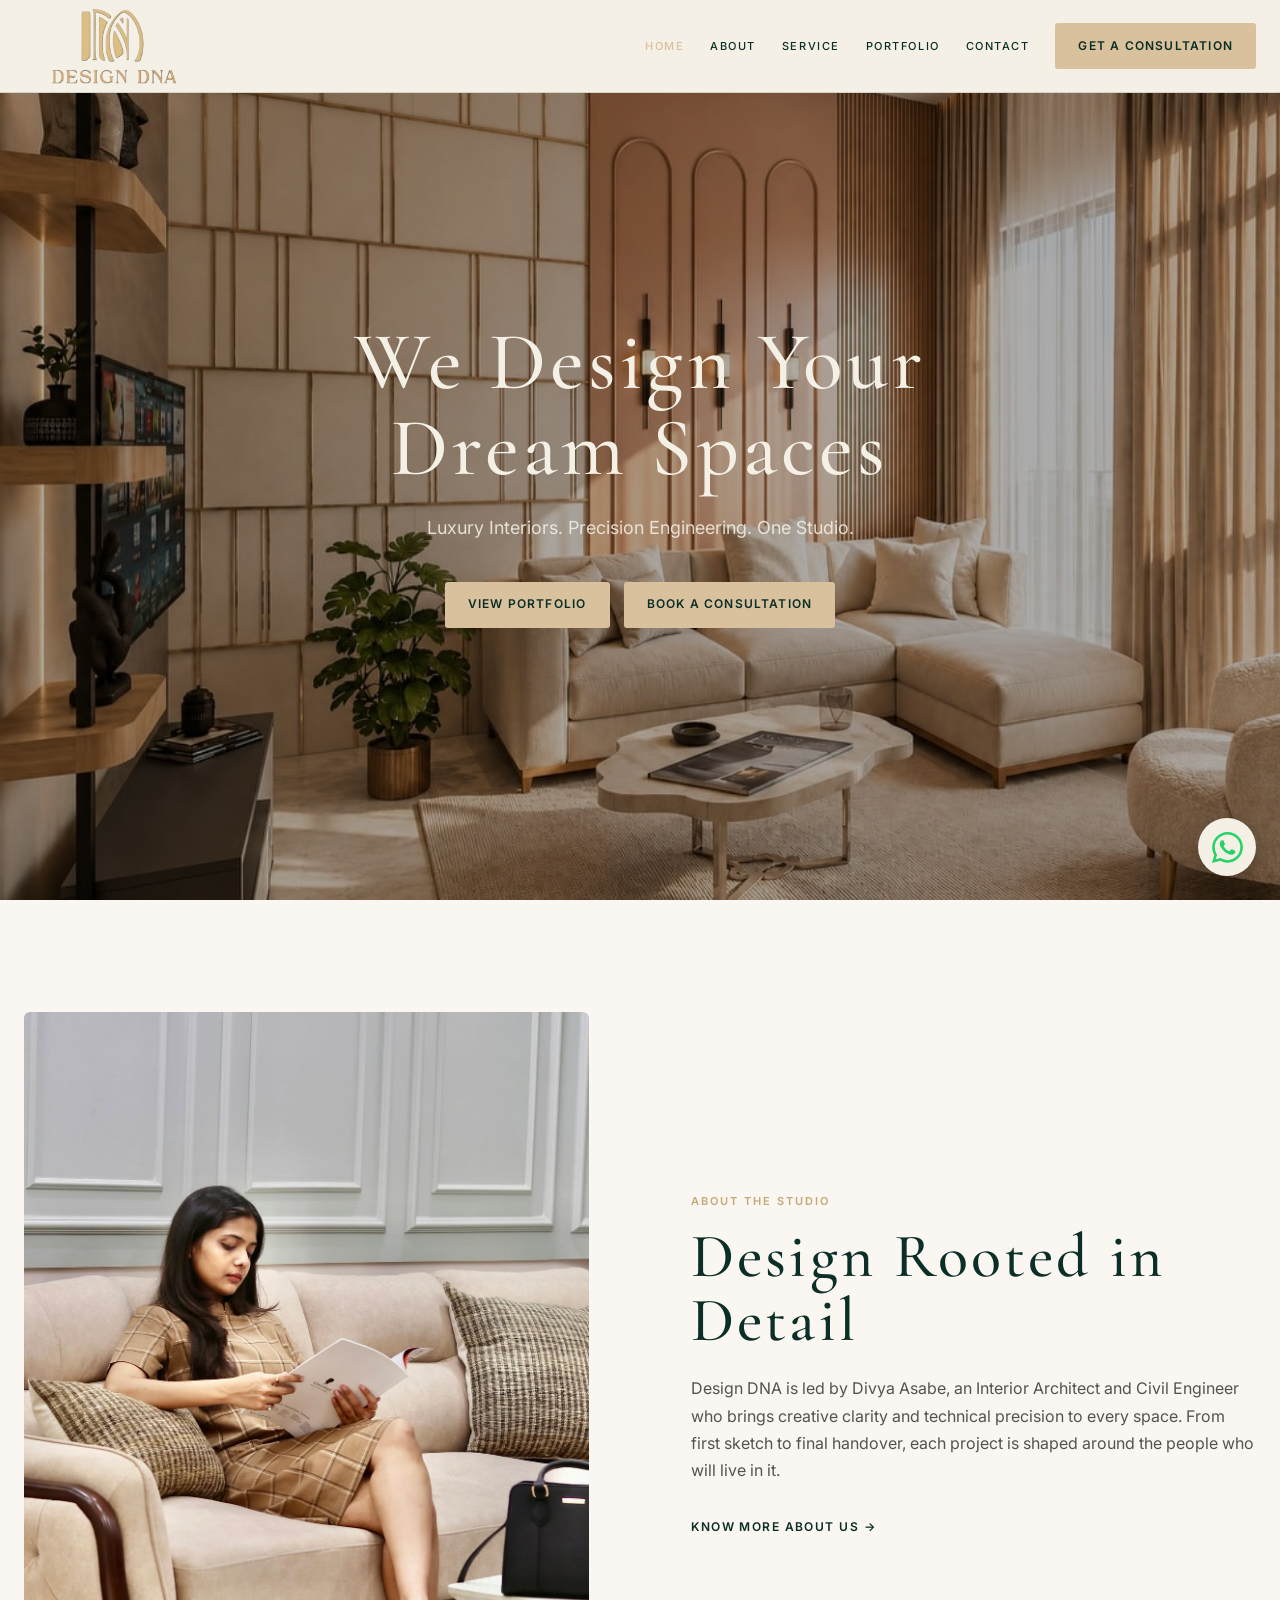
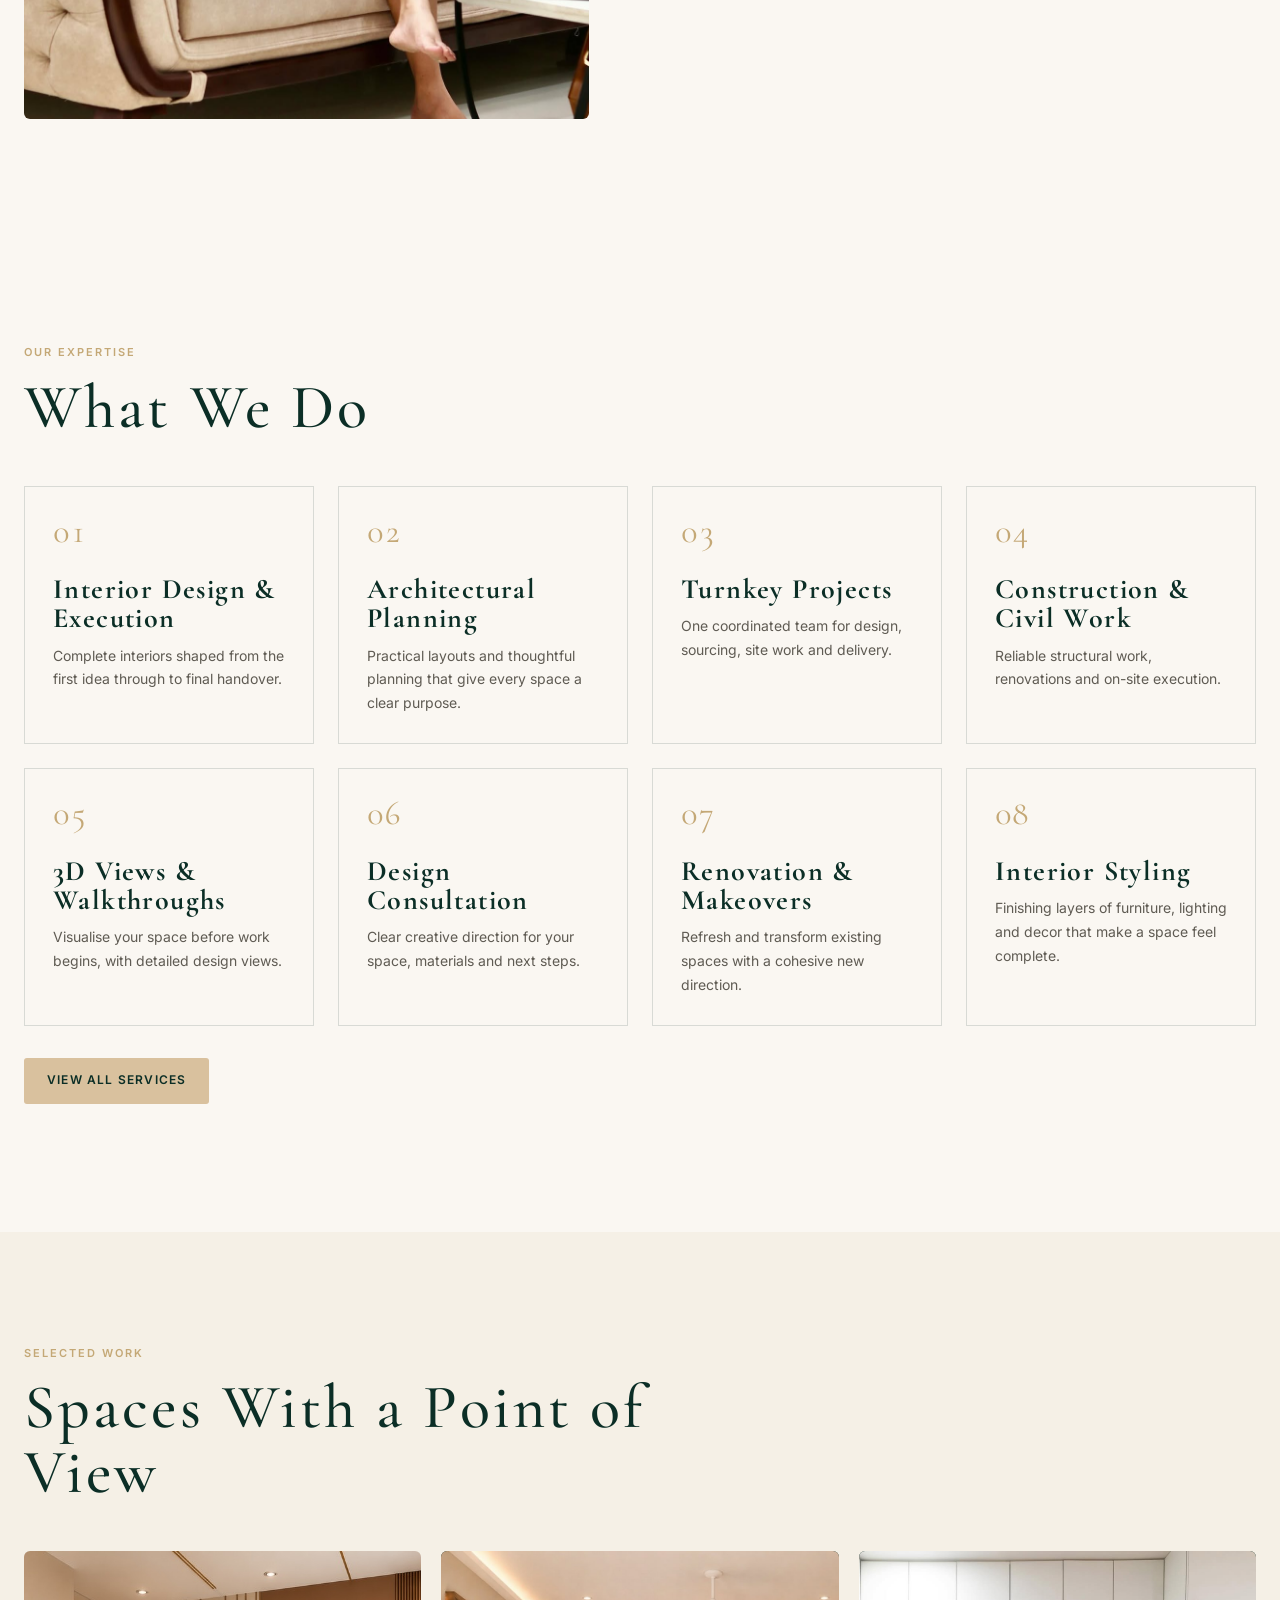
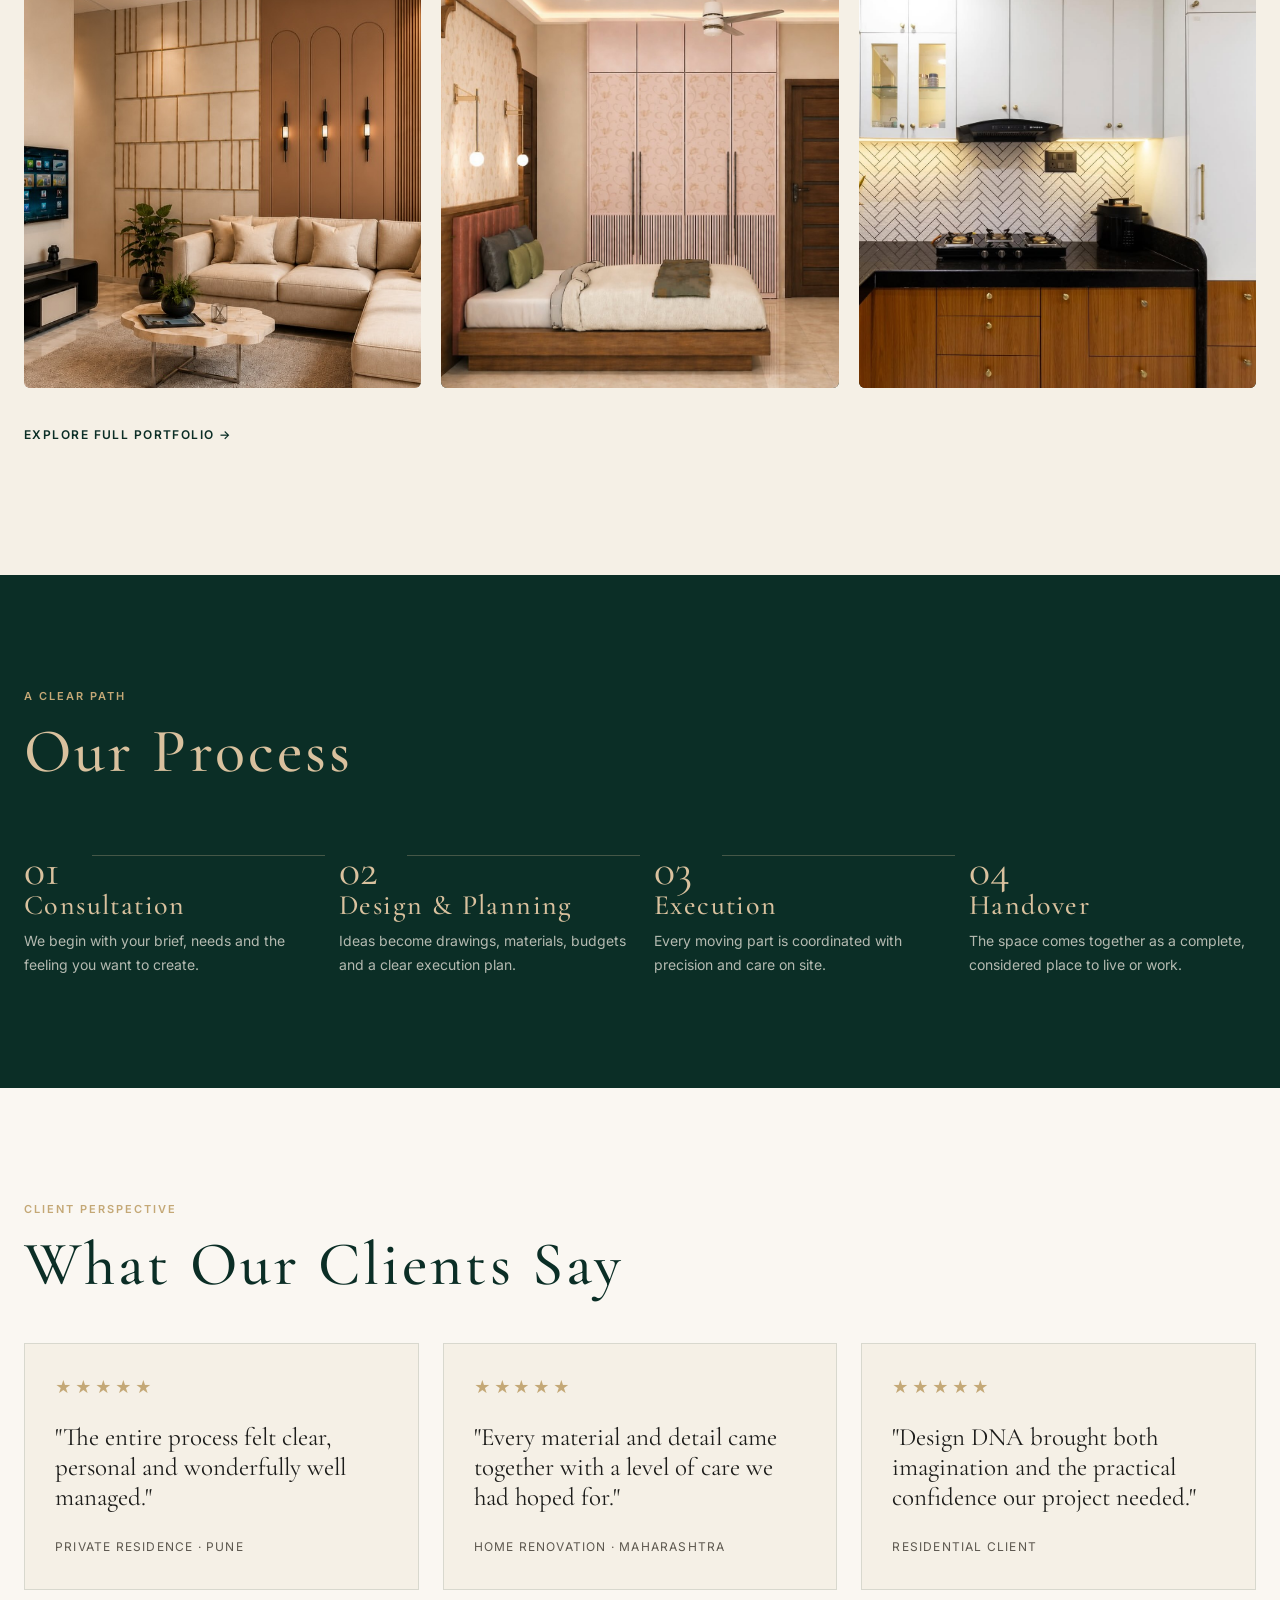
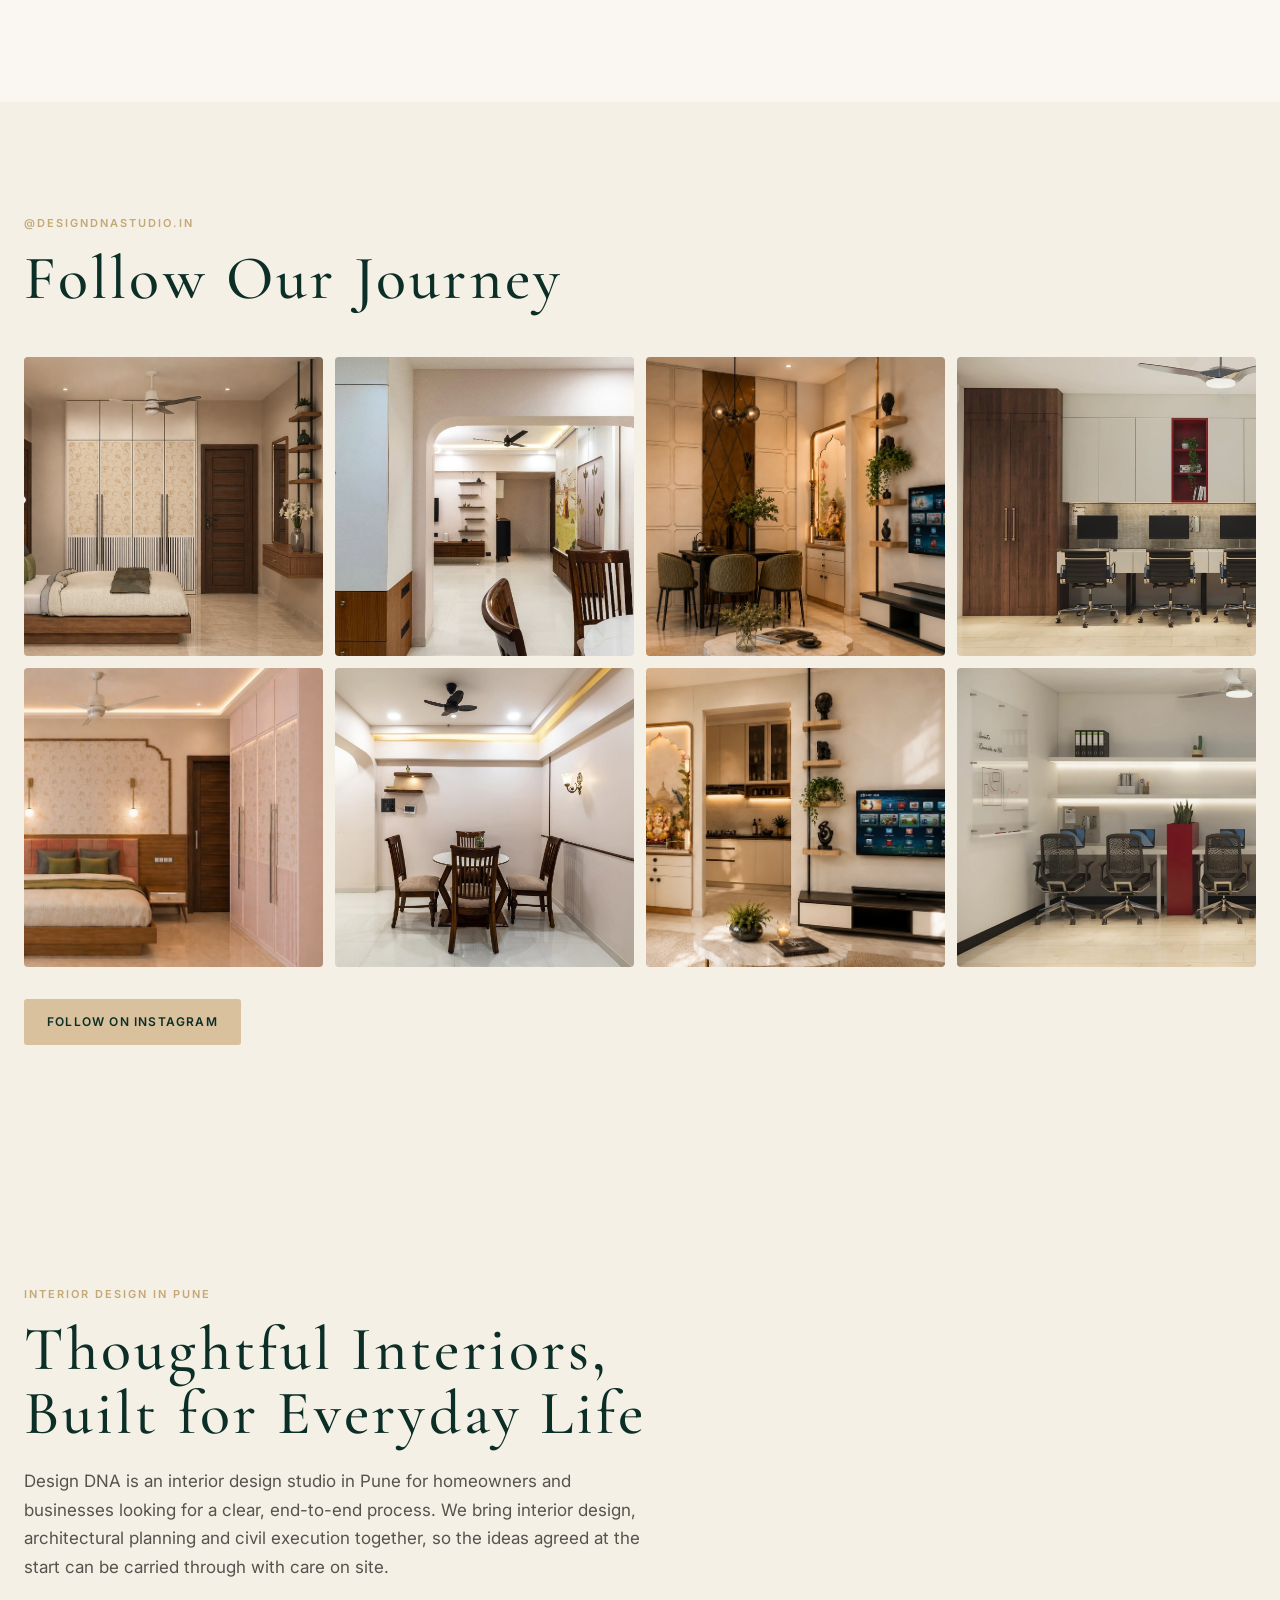
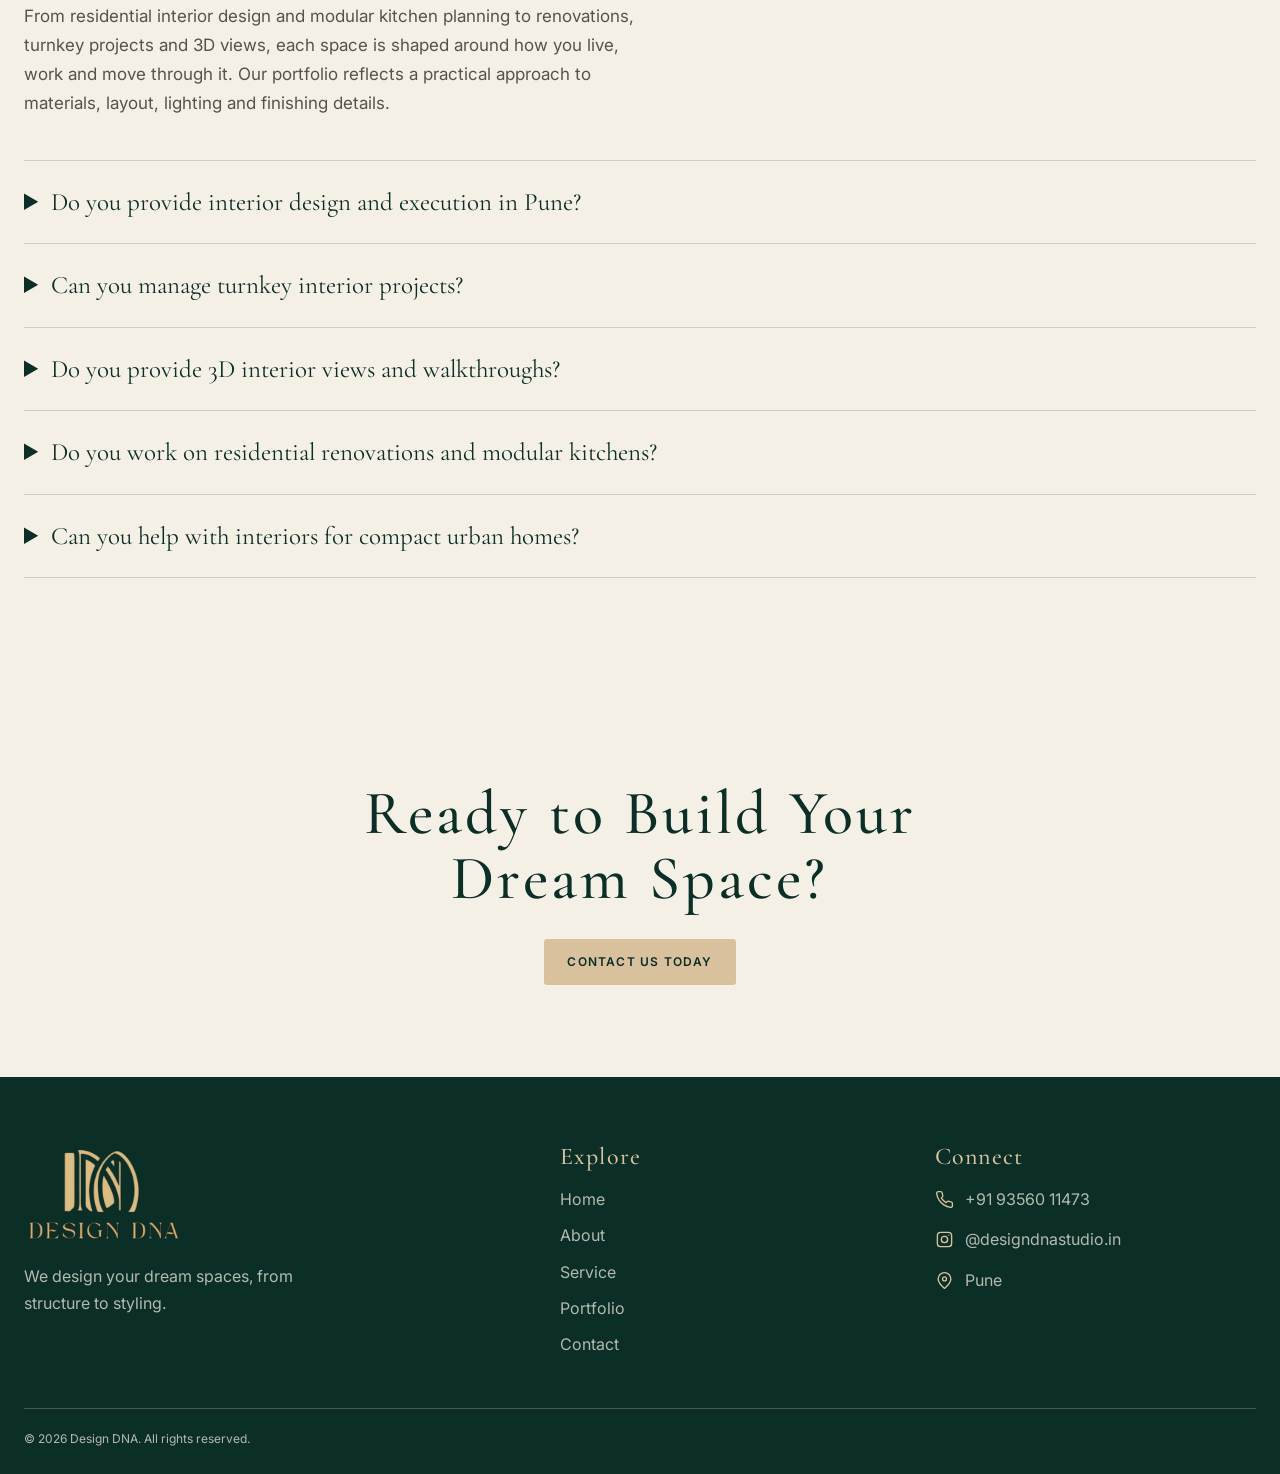
==== commit 8948a5a3: "font_pull" ====
--- a/index.html
+++ b/index.html
@@ -1,6 +1,9 @@
 <!doctype html>
 <html lang="en">
 <head>
+<!-- Google Tag Manager -->
+<script>(function(w,d,s,l,i){w[l]=w[l]||[];w[l].push({'gtm.start':new Date().getTime(),event:'gtm.js'});var f=d.getElementsByTagName(s)[0],j=d.createElement(s),dl=l!='dataLayer'?'&l='+l:'';j.async=true;j.src='https://www.googletagmanager.com/gtm.js?id='+i+dl;f.parentNode.insertBefore(j,f);})(window,document,'script','dataLayer','GTM-W2SNC9QD');</script>
+<!-- End Google Tag Manager -->
   <meta charset="utf-8"><meta name="viewport" content="width=device-width,initial-scale=1">
   <meta name="description" content="Design DNA by Divya Asabe creates considered luxury interiors with engineering-led execution in Pune.">
   <meta name="author" content="Design DNA">
@@ -22,14 +25,7 @@
   <meta name="twitter:image" content="https://designdnastudio.in/assets/images/brand/logo.png">
   <title>Interior Designer in Pune | Luxury Interiors | Design DNA</title>
   <link rel="preconnect" href="https://fonts.googleapis.com"><link rel="preconnect" href="https://fonts.gstatic.com" crossorigin>
-  <link href="https://fonts.googleapis.com/css2?family=Cormorant+Garamond:wght@400;500;600&family=Inter:wght@400;500;600&display=swap" rel="stylesheet"><link rel="stylesheet" href="assets/css/style.css">
-  <script async src="https://www.googletagmanager.com/gtag/js?id=G-49XZ86HH78"></script>
-  <script>
-    window.dataLayer = window.dataLayer || [];
-    function gtag(){dataLayer.push(arguments);}
-    gtag('js', new Date());
-    gtag('config', 'G-49XZ86HH78');
-  </script>
+  <link href="https://fonts.googleapis.com/css2?family=Cormorant+Garamond:wght@400;500;600;700&family=Inter:wght@400;500;600&display=swap" rel="stylesheet"><link rel="stylesheet" href="assets/css/style.css">
   <script type="application/ld+json">
     {
       "@context": "https://schema.org",
@@ -55,11 +51,31 @@
       "knowsAbout": ["Interior Design", "Civil Engineering", "Architectural Planning", "Turnkey Projects", "3D Interior Visualisation", "Home Renovation", "Interior Styling"]
     }
   </script>
+  <!-- Meta Pixel Code -->
+  <script>
+  !function(f,b,e,v,n,t,s)
+  {if(f.fbq)return;n=f.fbq=function(){n.callMethod?
+  n.callMethod.apply(n,arguments):n.queue.push(arguments)};
+  if(!f._fbq)f._fbq=n;n.push=n;n.loaded=!0;n.version='2.0';
+  n.queue=[];t=b.createElement(e);t.async=!0;
+  t.src=v;s=b.getElementsByTagName(e)[0];
+  s.parentNode.insertBefore(t,s)}(window, document,'script',
+  'https://connect.facebook.net/en_US/fbevents.js');
+  fbq('init', '1323713296509386');
+  fbq('track', 'PageView');
+  </script>
+  <noscript><img height="1" width="1" style="display:none"
+  src="https://www.facebook.com/tr?id=1323713296509386&ev=PageView&noscript=1"
+  /></noscript>
+  <!-- End Meta Pixel Code -->
 </head>
 <body>
+<!-- Google Tag Manager (noscript) -->
+<noscript><iframe src="https://www.googletagmanager.com/ns.html?id=GTM-W2SNC9QD" height="0" width="0" style="display:none;visibility:hidden"></iframe></noscript>
+<!-- End Google Tag Manager (noscript) -->
   <header class="site-header"><div class="container nav"><a class="brand" href="index.html"><img src="assets/images/brand/logo-cropped.png" alt="Design DNA"></a><button class="menu-toggle" aria-label="Open menu" aria-expanded="false"><span></span></button><nav class="nav-links"><a href="index.html" aria-current="page">Home</a><a href="about.html">About</a><a href="services.html">Service</a><a href="portfolio.html">Portfolio</a><a href="contact.html">Contact</a><a class="btn btn--gold" href="contact.html">Get a Consultation</a></nav></div></header>
   <main>
-    <section class="hero"><div class="container hero__content"><h1>We Design Your Dream Spaces</h1><p>Luxury Interiors. Precision Engineering. One Studio.</p><div class="hero__actions"><a class="btn btn--gold" href="portfolio.html">View Portfolio</a><a class="btn btn--outline" href="contact.html">Book a Consultation</a></div></div></section>
+    <section class="hero"><div class="container hero__content"><h1>We Design Your Dream Spaces</h1><p>Luxury Interiors. Precision Engineering. One Studio.</p><div class="hero__actions"><a class="btn btn--gold" href="portfolio.html">View Portfolio</a><a class="btn btn--gold" href="contact.html">Book a Consultation</a></div></div></section>
     <section class="section"><div class="container split reveal"><div class="split__image"><img src="assets/images/brand/founder.jpg" alt="Divya Asabe, founder of Design DNA"></div><div class="split__copy"><span class="eyebrow">About the studio</span><h2 class="section-title">Design Rooted in Detail</h2><p>Design DNA is led by Divya Asabe, an Interior Architect and Civil Engineer who brings creative clarity and technical precision to every space. From first sketch to final handover, each project is shaped around the people who will live in it.</p><a class="text-link" href="about.html">Know More About Us &rarr;</a></div></div></section>
     <section class="section"><div class="container reveal"><span class="eyebrow">Our expertise</span><h2 class="section-title">What We Do</h2><div class="cards"><article class="service-card"><span class="service-card__number">01</span><h3>Interior Design &amp; Execution</h3><p>Complete interiors shaped from the first idea through to final handover.</p></article><article class="service-card"><span class="service-card__number">02</span><h3>Architectural Planning</h3><p>Practical layouts and thoughtful planning that give every space a clear purpose.</p></article><article class="service-card"><span class="service-card__number">03</span><h3>Turnkey Projects</h3><p>One coordinated team for design, sourcing, site work and delivery.</p></article><article class="service-card"><span class="service-card__number">04</span><h3>Construction &amp; Civil Work</h3><p>Reliable structural work, renovations and on-site execution.</p></article><article class="service-card"><span class="service-card__number">05</span><h3>3D Views &amp; Walkthroughs</h3><p>Visualise your space before work begins, with detailed design views.</p></article><article class="service-card"><span class="service-card__number">06</span><h3>Design Consultation</h3><p>Clear creative direction for your space, materials and next steps.</p></article><article class="service-card"><span class="service-card__number">07</span><h3>Renovation &amp; Makeovers</h3><p>Refresh and transform existing spaces with a cohesive new direction.</p></article><article class="service-card"><span class="service-card__number">08</span><h3>Interior Styling</h3><p>Finishing layers of furniture, lighting and decor that make a space feel complete.</p></article></div><p style="margin-top:32px"><a class="btn btn--gold" href="services.html">View All Services</a></p></div></section>
     <section class="section section--cream"><div class="container reveal"><span class="eyebrow">Selected work</span><h2 class="section-title">Spaces With a Point of View</h2><div class="portfolio-grid"><a class="project" href="portfolio.html"><img src="assets/images/portfolio/LivingRoom/livingroom-04.jpg" alt="Living room interior by Design DNA"><span class="project__copy"><span>Living Room</span><h3>Living Room Interior</h3></span></a><a class="project" href="portfolio.html"><img src="assets/images/portfolio/Bedroom/bedroom-05.jpg" alt="Bedroom interior by Design DNA"><span class="project__copy"><span>Bedroom</span><h3>Bedroom Interior</h3></span></a><a class="project" href="portfolio.html"><img src="assets/images/portfolio/Kitchen/kitchen-05.jpg" alt="Kitchen interior by Design DNA"><span class="project__copy"><span>Kitchen</span><h3>Kitchen Interior</h3></span></a></div><p style="margin-top:32px"><a class="text-link" href="portfolio.html">Explore Full Portfolio &rarr;</a></p></div></section>
--- a/assets/css/style.css
+++ b/assets/css/style.css
@@ -70,8 +70,8 @@
 
 .cards { display: grid; grid-template-columns: repeat(4, 1fr); gap: 24px; margin-top: 46px; }
 .service-card { padding: 28px; border: 1px solid rgba(11,46,38,.14); background: var(--off-white); }
-.service-card__number { display: block; min-height: 36px; color: var(--gold-muted); font-family: var(--serif); font-size: 34px; font-variant-numeric: tabular-nums; line-height: 1; }
-.service-card h3 { margin: 24px 0 10px; color: var(--green); font-size: 28px; }
+.service-card__number { display: block; min-height: 36px; color: var(--gold-muted); font-family: var(--serif); font-size: 34px; font-weight: 400; font-variant-numeric: tabular-nums; line-height: 1; }
+.service-card h3 { margin: 24px 0 10px; color: var(--green); font-family: var(--serif); font-size: 28px; font-weight: 700; }
 .service-card p { margin: 0; color: #5f5b53; font-size: 14px; }
 .portfolio-grid { display: grid; grid-template-columns: repeat(3, 1fr); gap: 20px; margin-top: 46px; }
 .project { position: relative; display: block; aspect-ratio: 1 / 1.1; overflow: hidden; border-radius: 6px; background: var(--green); }
